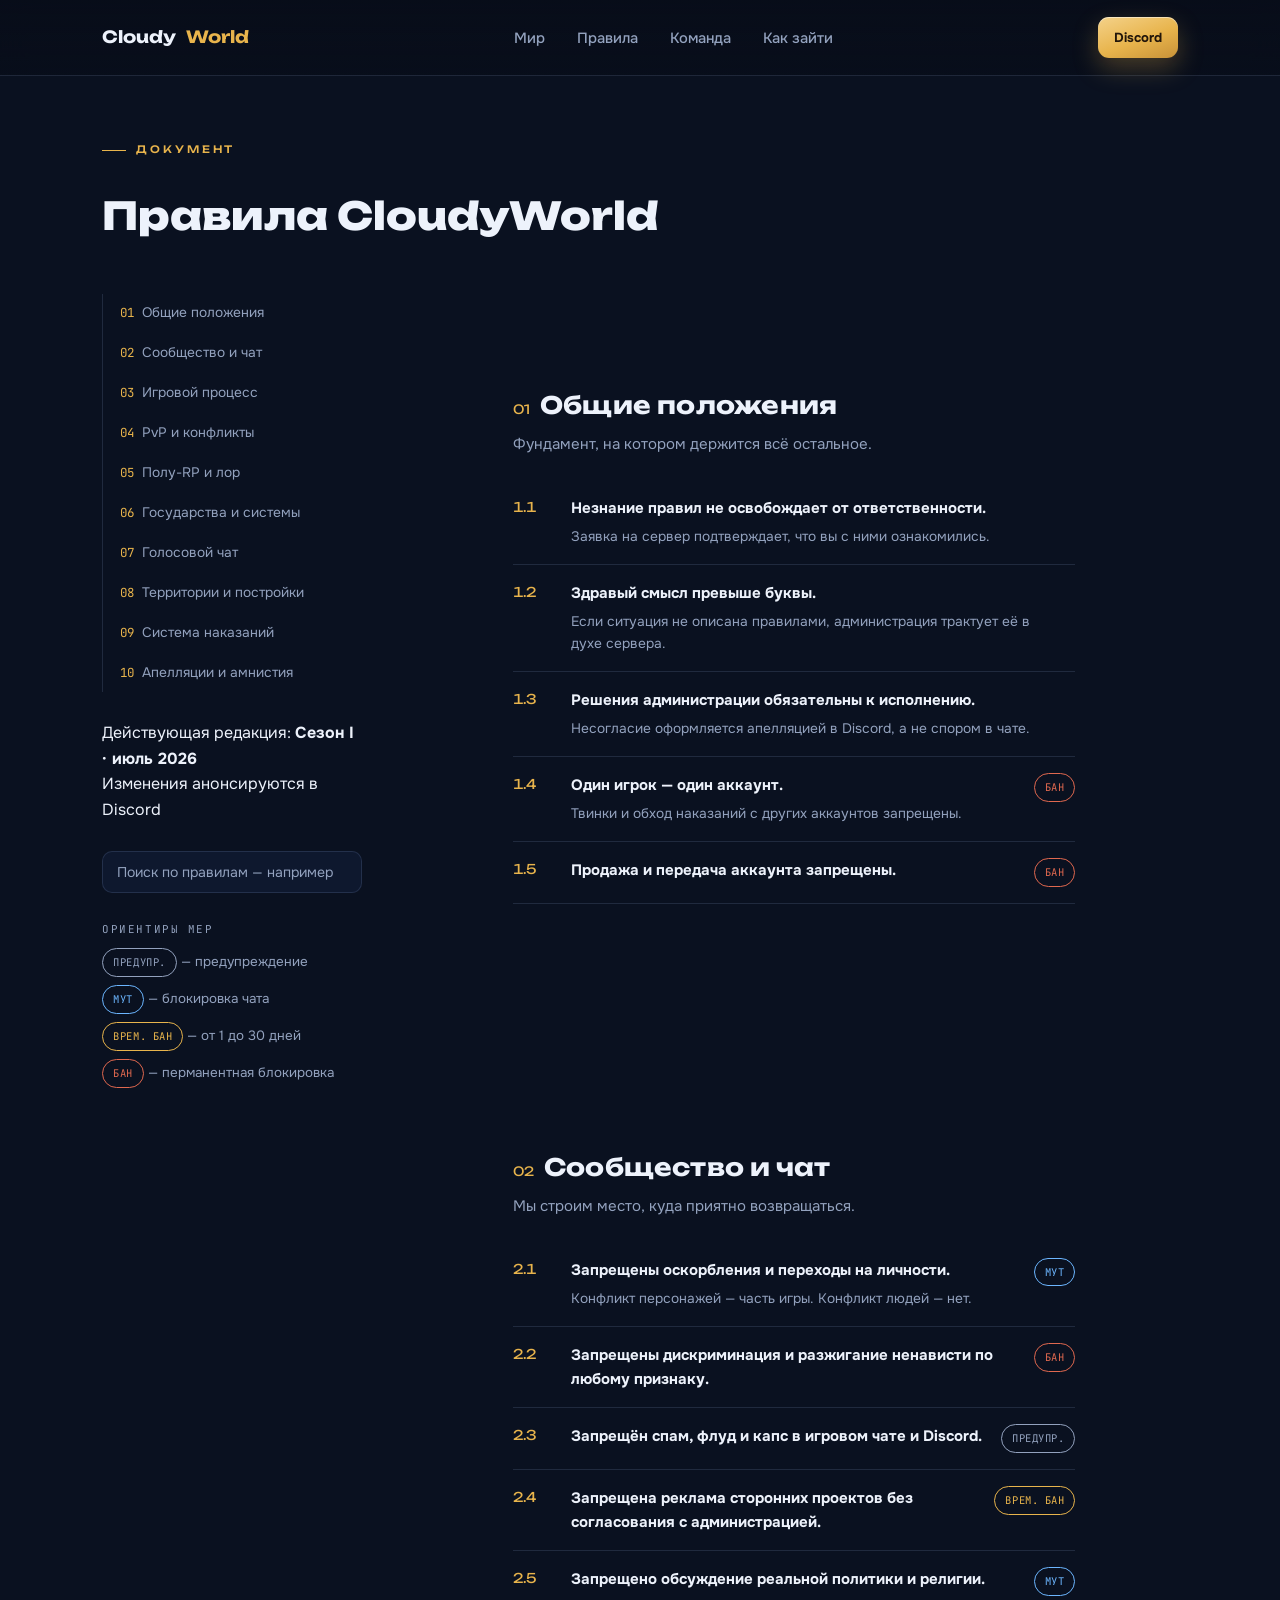
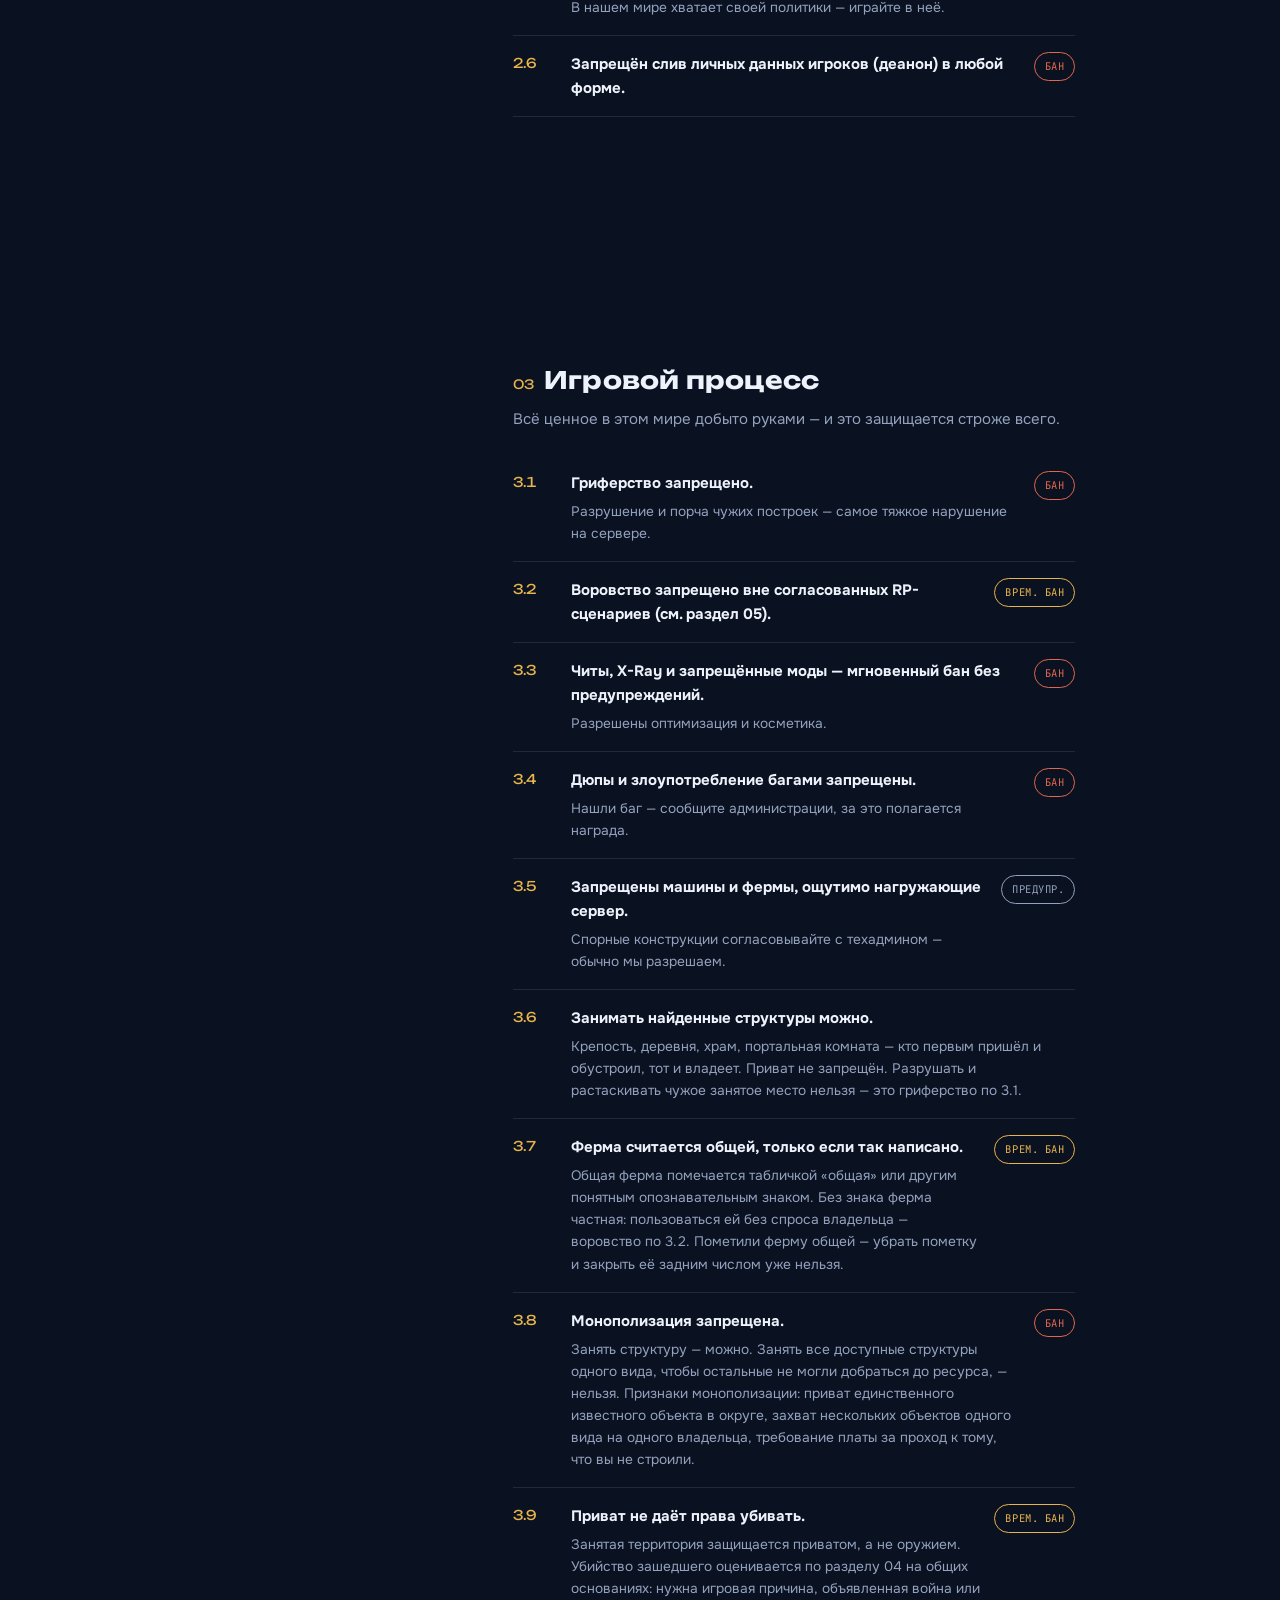
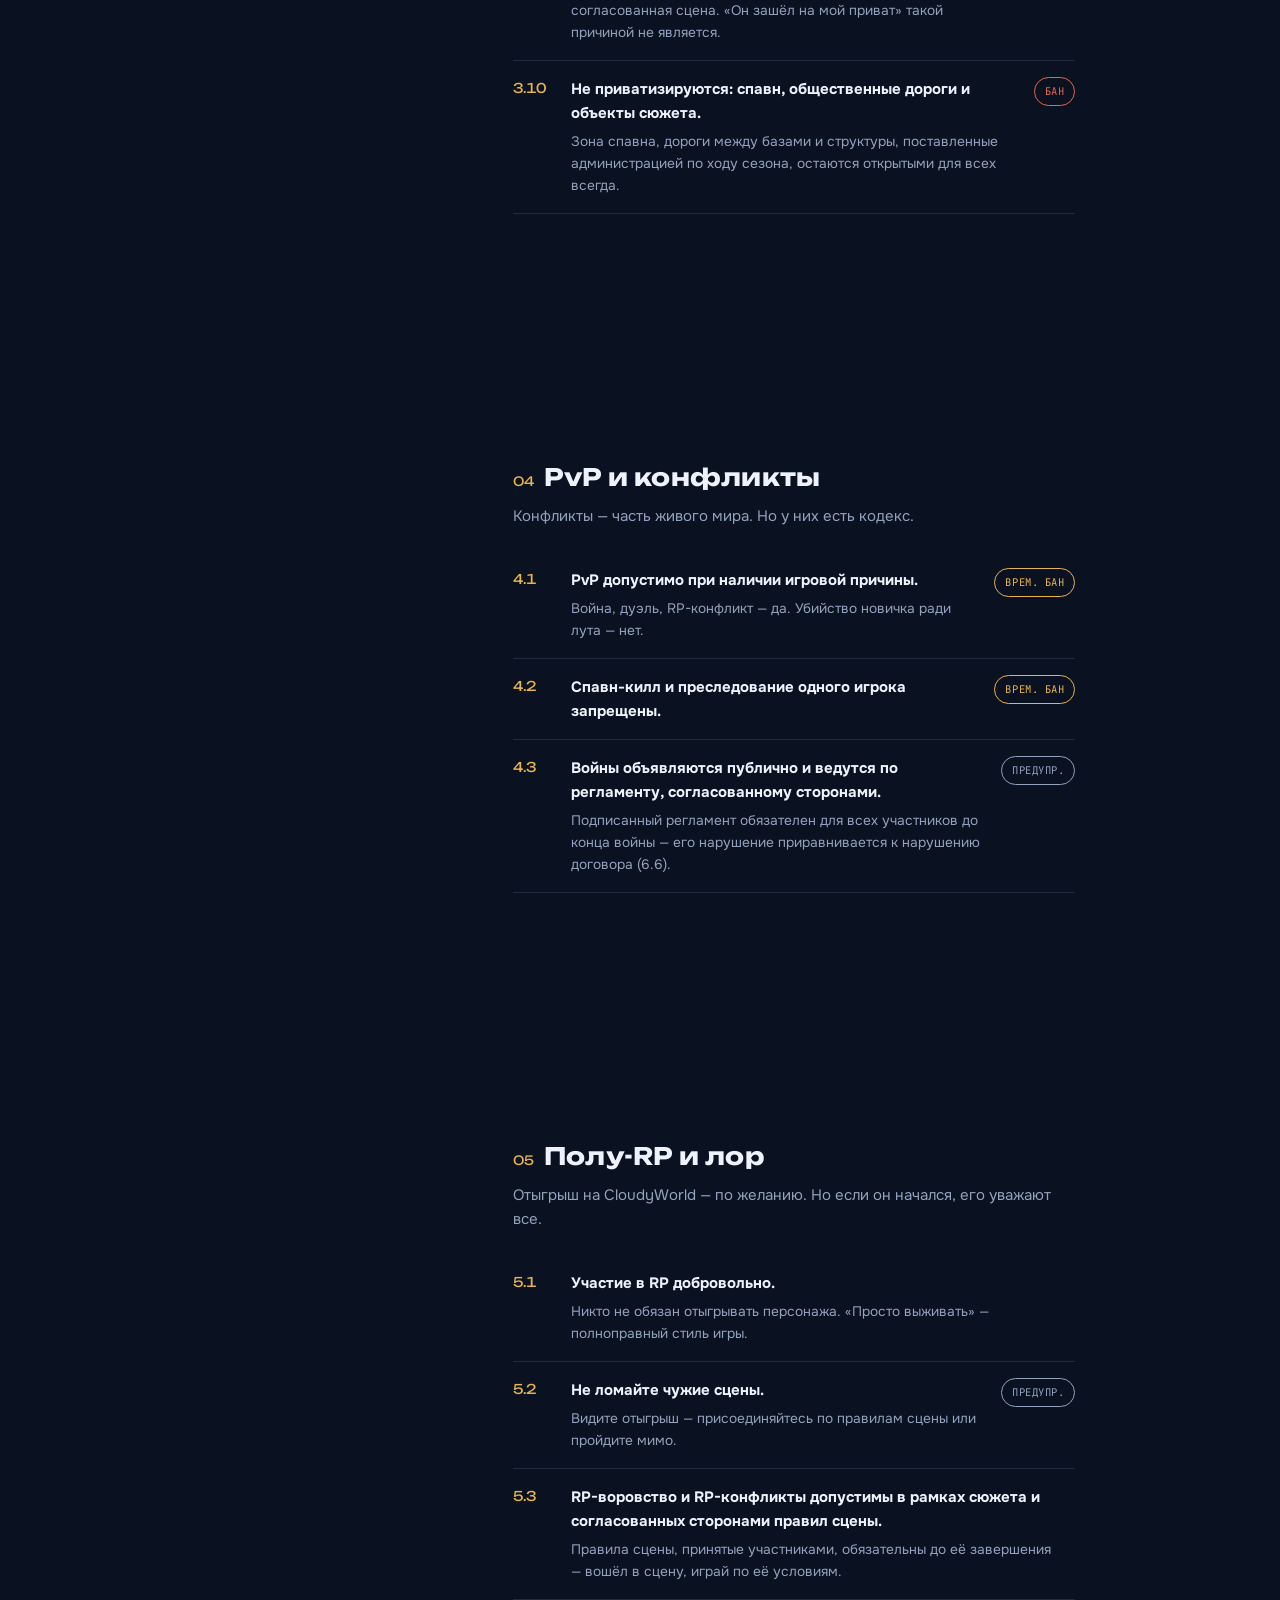
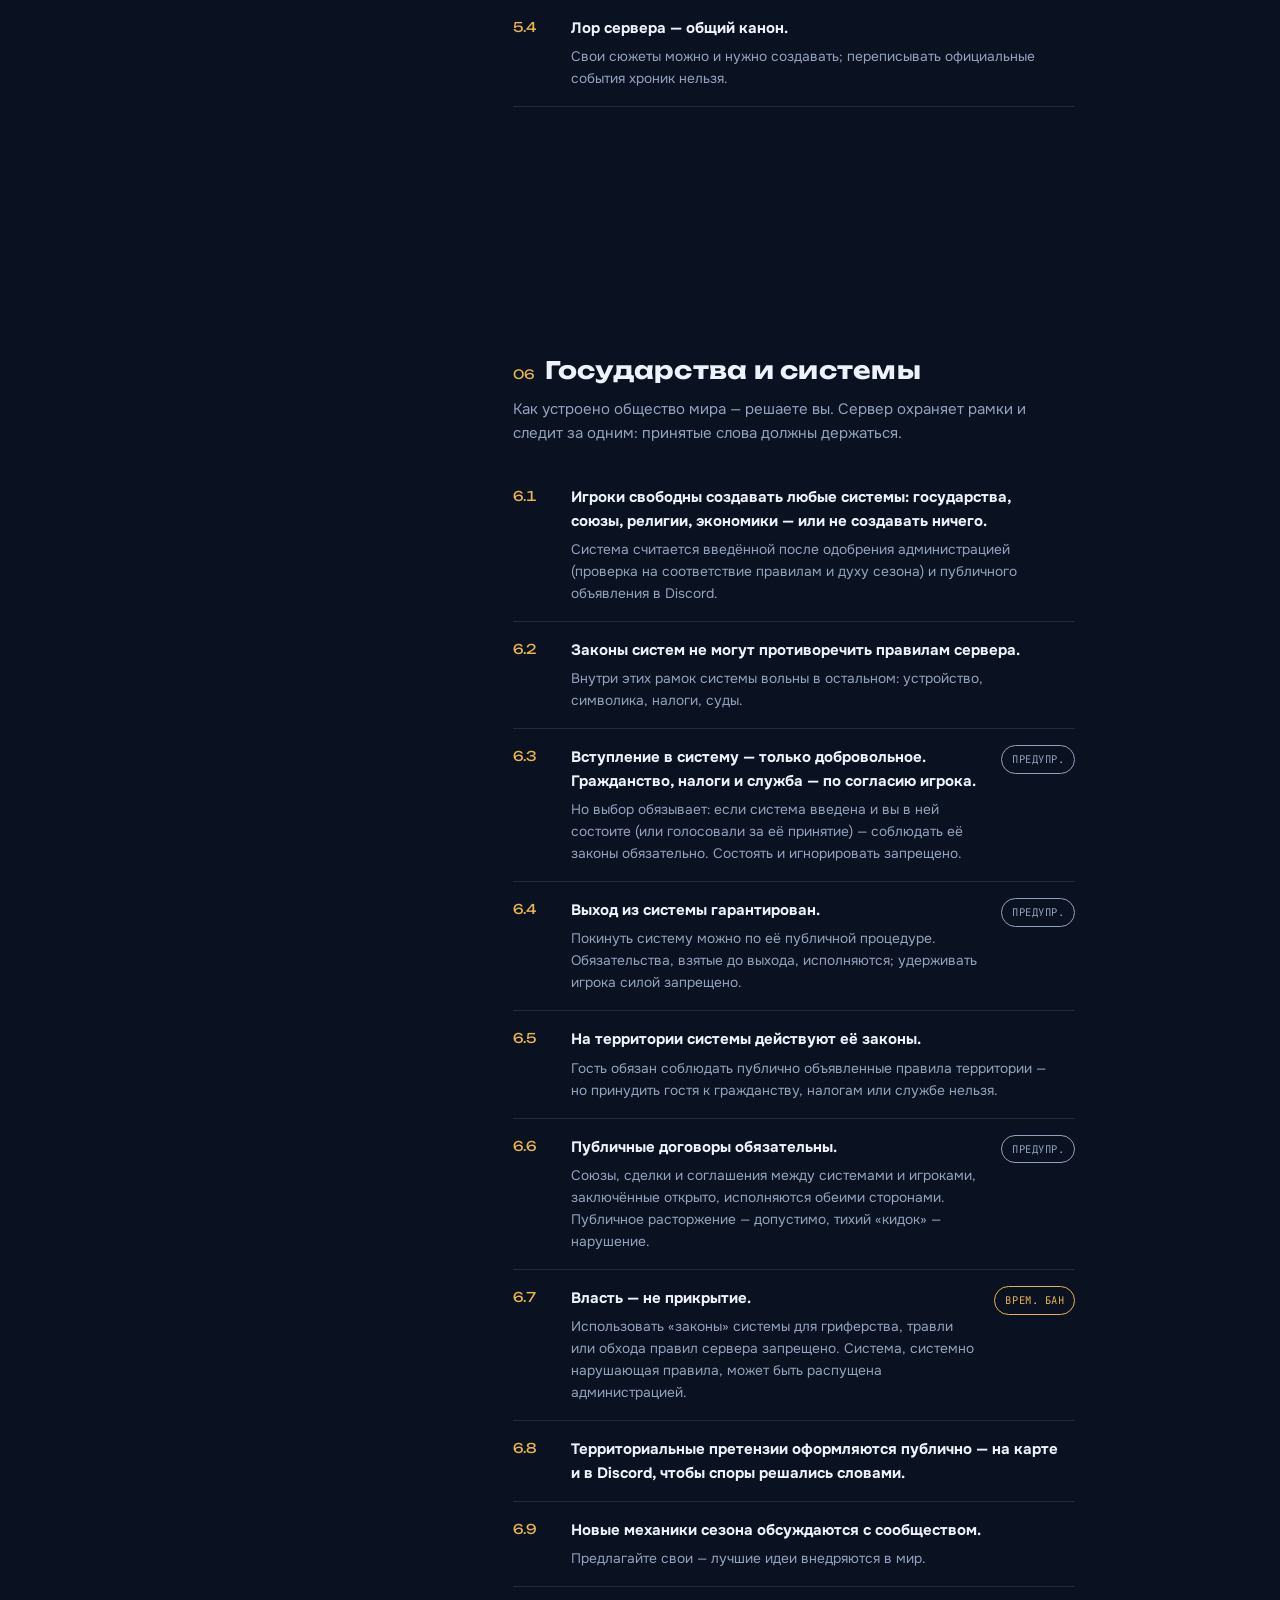
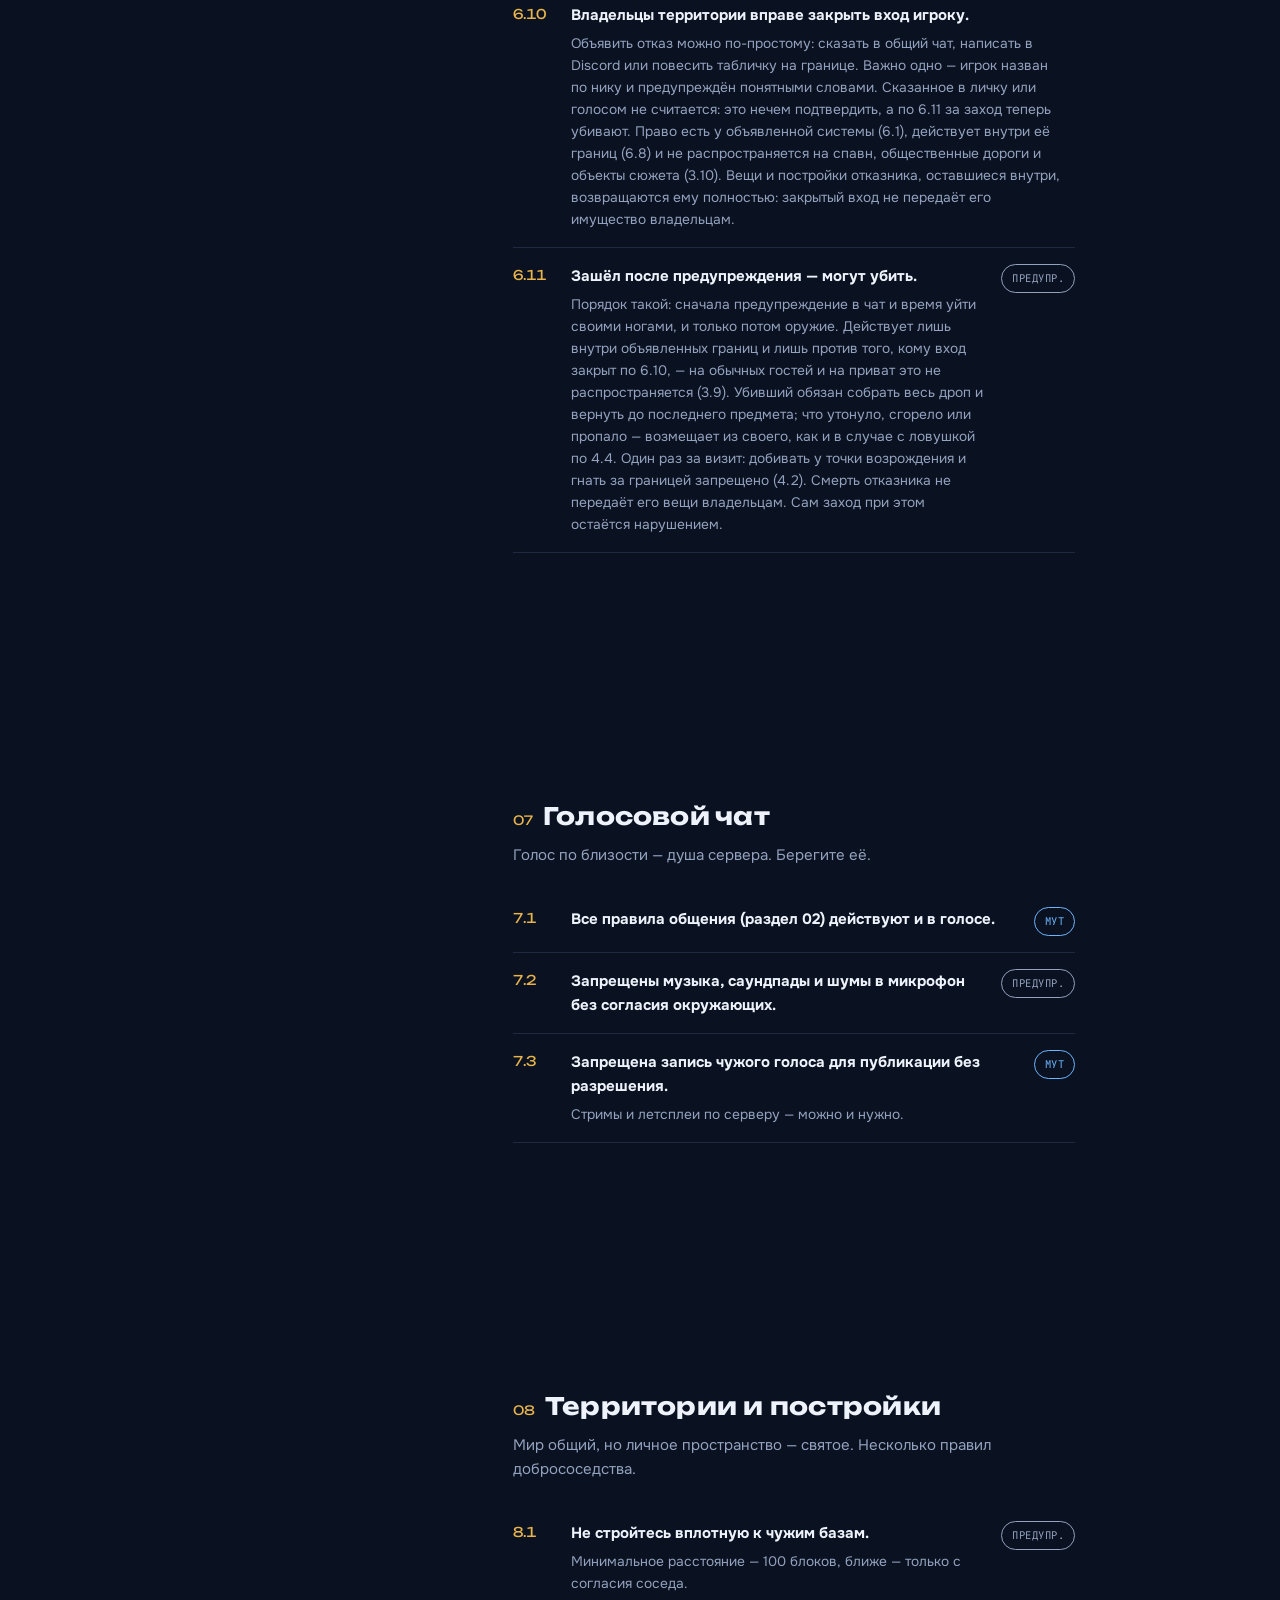
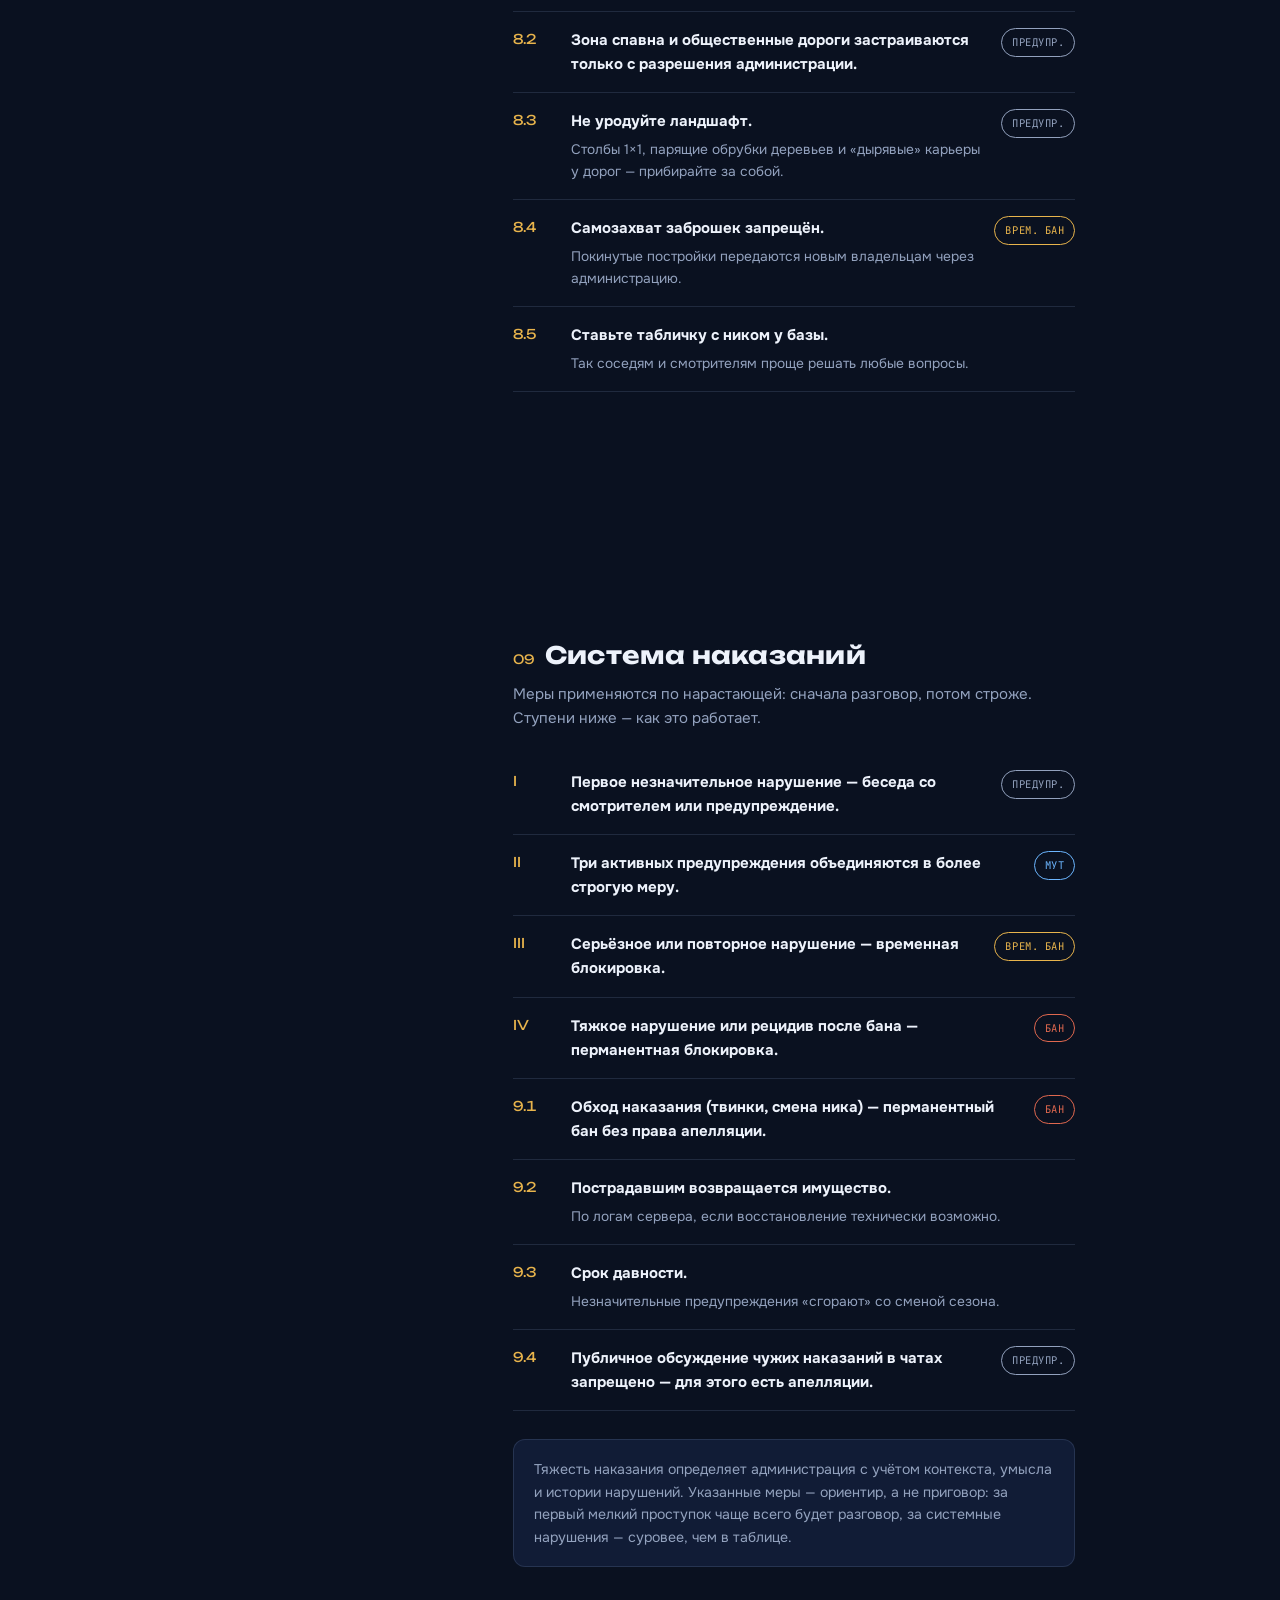
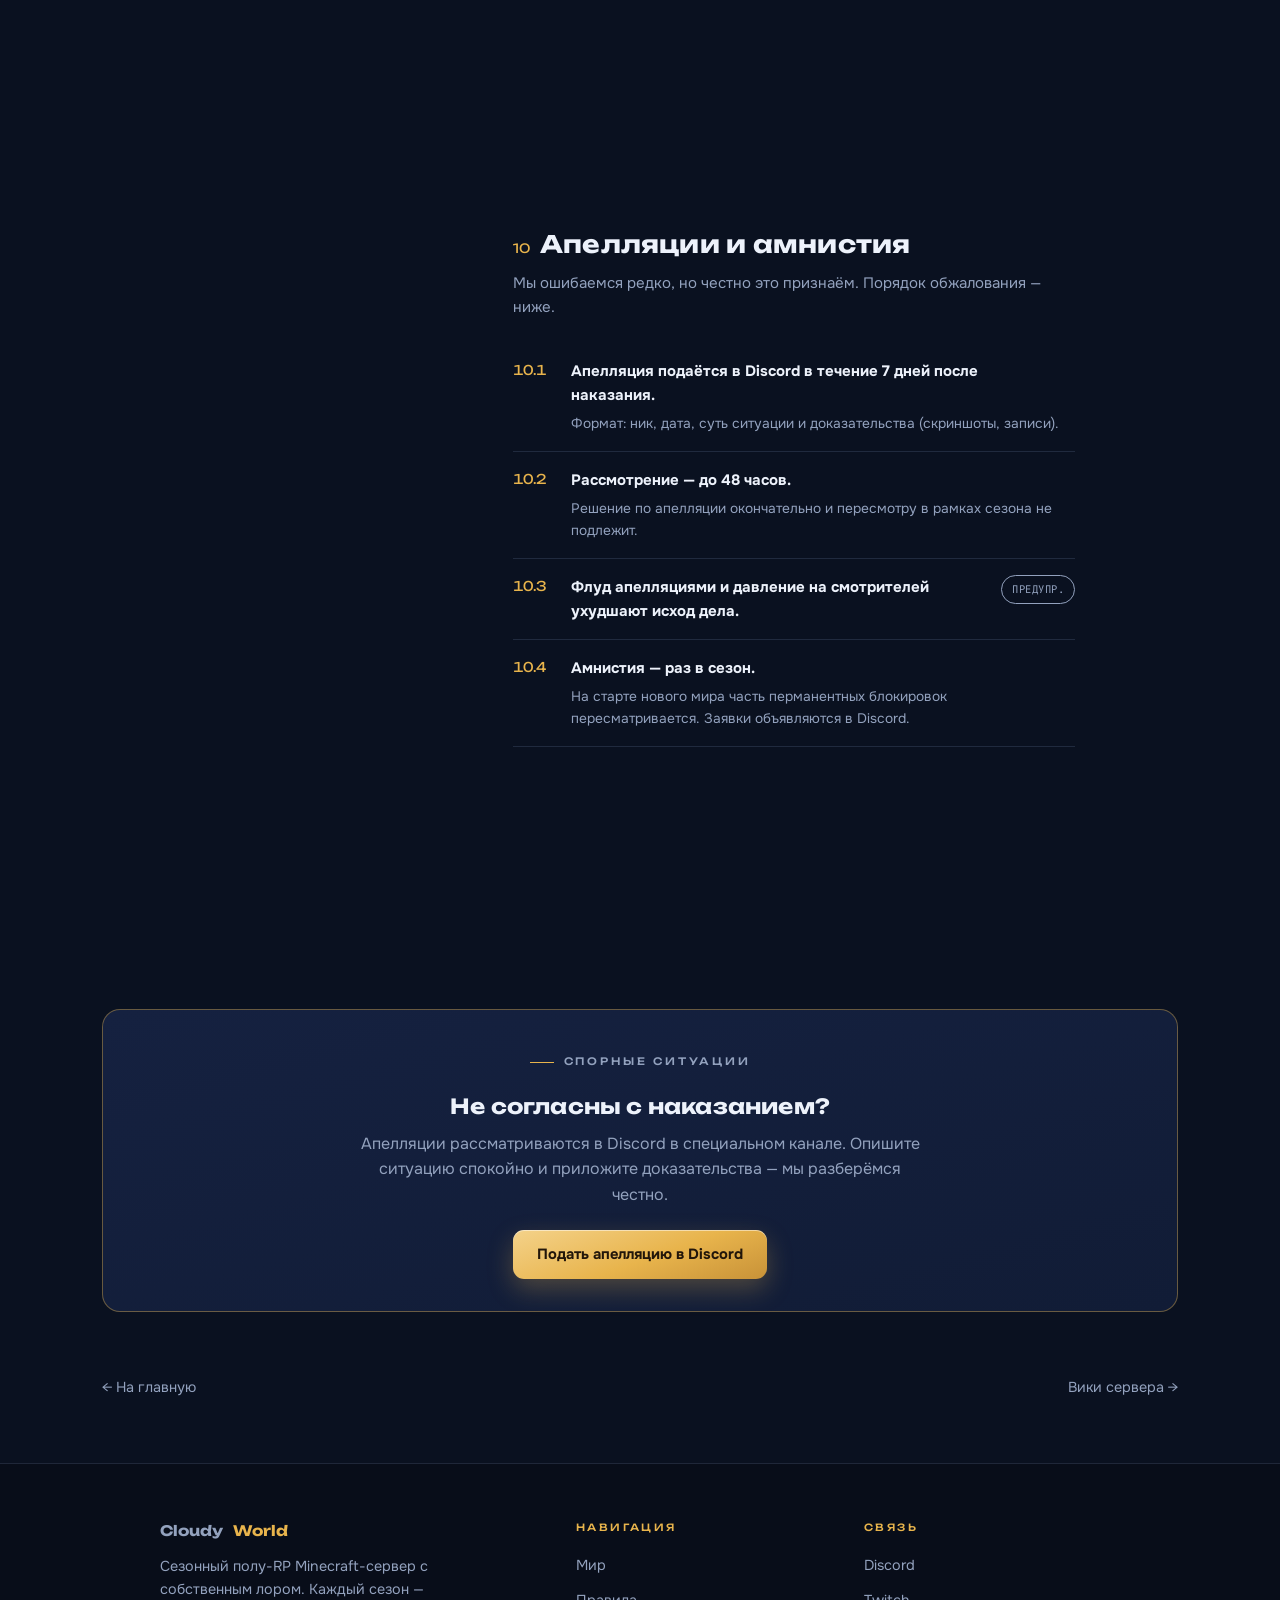
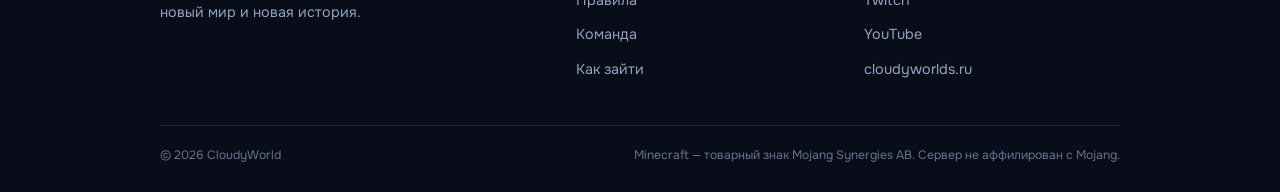
==== rules.html @ 50dab403 "Add full rules page (rules.html) with sidebar nav, search and penalty tags; extract shared styles to" ====
<!doctype html>
<html lang="ru">
<head>
<meta charset="utf-8">
<meta name="viewport" content="width=device-width, initial-scale=1">
<title>Правила — CloudyWorld</title>
<meta name="description" content="Полный свод правил сервера CloudyWorld: общение, PvP, территории, полу-RP, государства игроков и система наказаний.">
<meta name="theme-color" content="#0A1120">
<link rel="icon" href="data:,">
<link rel="preconnect" href="https://fonts.googleapis.com">
<link rel="preconnect" href="https://fonts.gstatic.com" crossorigin>
<link href="https://fonts.googleapis.com/css2?family=Unbounded:wght@500;700;800&family=Onest:wght@400;500;600;700&family=JetBrains+Mono:wght@500&display=swap" rel="stylesheet">
<link rel="stylesheet" href="assets/base.css">
<style>
  .page-head{padding:56px var(--pad) 0}
  .page-head h1{font-family:var(--display);font-weight:800;font-size:clamp(1.6rem,4vw,2.4rem);margin:10px 0 0}
  .page-head .meta{margin-top:16px;color:var(--sub);font-size:.9rem}
  .page-head .meta b{color:var(--gold-soft);font-weight:600}

  .rulebook{padding:48px var(--pad) 110px;display:grid;grid-template-columns:260px 1fr;gap:48px;align-items:start}
  @media (max-width:900px){.rulebook{grid-template-columns:1fr}}

  .side{position:sticky;top:96px;display:flex;flex-direction:column;gap:28px}
  @media (max-width:900px){.side{position:static}}
  .side-nav{list-style:none;margin:0;padding:0;display:flex;flex-direction:column;gap:2px;
    border-left:1px solid var(--line)}
  .side-nav a{display:block;text-decoration:none;color:var(--sub);font-size:.86rem;
    padding:8px 0 8px 16px;border-left:2px solid transparent;margin-left:-1px;transition:color .2s,border-color .2s}
  .side-nav a:hover{color:var(--text)}
  .side-nav .n{font-family:'JetBrains Mono',monospace;color:var(--gold);margin-right:8px;font-size:.78rem}

  .rule-search{width:100%;font-family:var(--body);font-size:.88rem;color:var(--text);
    background:rgba(17,28,54,.7);border:1px solid var(--line);border-radius:10px;padding:11px 14px}
  .rule-search::placeholder{color:var(--sub)}
  .rule-search:focus{outline:none;border-color:var(--gold)}

  .legend-title{font-family:'JetBrains Mono',monospace;font-size:.68rem;letter-spacing:.14em;
    text-transform:uppercase;color:var(--sub);margin:0 0 10px}
  .legend ul{list-style:none;margin:0;padding:0;display:flex;flex-direction:column;gap:8px;font-size:.84rem;color:var(--sub)}

  .pen{display:inline-flex;align-items:center;white-space:nowrap;font-family:'JetBrains Mono',monospace;
    font-size:.66rem;letter-spacing:.05em;text-transform:uppercase;padding:5px 10px;border-radius:100px;
    border:1px solid currentColor}
  .pen.warn{color:var(--sub)}
  .pen.mute{color:var(--sky)}
  .pen.tempban{color:var(--gold)}
  .pen.ban{color:var(--danger)}

  .rule-sec{margin-bottom:56px;scroll-margin-top:96px}
  .rule-sec .rs-head{margin-bottom:6px}
  .rule-sec .rs-num{font-family:var(--display);color:var(--gold);font-size:.8rem;margin-right:10px}
  .rule-sec h2{display:inline;font-size:clamp(1.1rem,2.2vw,1.5rem)}
  .rule-sec .rs-intro{color:var(--sub);margin:10px 0 0;font-size:.94rem;max-width:60ch}

  .rule-list{list-style:none;margin:24px 0 0;padding:0;display:flex;flex-direction:column}
  .rule{display:grid;grid-template-columns:44px 1fr auto;gap:14px;align-items:start;
    padding:16px 0;border-bottom:1px solid var(--line)}
  .rule .rn{font-family:var(--display);color:var(--gold);font-size:.84rem;padding-top:1px}
  .rule h4{margin:0;font-size:.94rem;font-weight:700;font-family:var(--body);color:var(--text)}
  .rule p{margin:6px 0 0;color:var(--sub);font-size:.86rem}
  .rule .pen{align-self:start}
  .rule[hidden]{display:none}

  .rule-note{margin-top:28px;padding:18px 20px;border:1px solid var(--line);border-radius:12px;
    background:var(--panel);color:var(--sub);font-size:.88rem}

  .appeal-cta{margin:0 var(--pad) 64px;background:linear-gradient(165deg,var(--panel2),var(--panel));
    border:1px solid var(--line-gold);border-radius:18px;padding:32px 30px;text-align:center}
  .appeal-cta .tag{justify-content:center}
  .appeal-cta h2{font-size:1.3rem}
  .appeal-cta p{color:var(--sub);margin:12px auto 22px;max-width:52ch}

  .docnav{display:flex;justify-content:space-between;gap:14px;flex-wrap:wrap;
    padding:0 var(--pad) 64px;font-size:.9rem}
  .docnav a{text-decoration:none;color:var(--sub);display:flex;align-items:center;gap:8px;transition:color .2s}
  .docnav a:hover{color:var(--text)}
  .docnav .next{text-align:right;flex-direction:row-reverse}

  @media (prefers-reduced-motion: reduce){
    *{animation-duration:.01ms !important;animation-iteration-count:1 !important}
  }
</style>
</head>
<body>

<header>
  <a class="logo" href="index.html#top">Cloudy<b>World</b></a>
  <nav><ul class="nav">
    <li><a href="index.html#world">Мир</a></li>
    <li><a href="rules.html">Правила</a></li>
    <li><a href="index.html#crew">Команда</a></li>
    <li><a href="index.html#join">Как зайти</a></li>
  </ul></nav>
  <a class="btn small" href="https://discord.gg/DKUdvZEhP" target="_blank" rel="noopener">Discord</a>
</header>

<main>
  <div class="page-head">
    <p class="tag">Документ</p>
    <h1>Правила CloudyWorld</h1>
  </div>

  <div class="rulebook">
    <aside class="side">
      <ul class="side-nav">
        <li><a href="#sec-1"><span class="n">01</span>Общие положения</a></li>
        <li><a href="#sec-2"><span class="n">02</span>Сообщество и чат</a></li>
        <li><a href="#sec-3"><span class="n">03</span>Игровой процесс</a></li>
        <li><a href="#sec-4"><span class="n">04</span>PvP и конфликты</a></li>
        <li><a href="#sec-5"><span class="n">05</span>Полу-RP и лор</a></li>
        <li><a href="#sec-6"><span class="n">06</span>Государства и системы</a></li>
        <li><a href="#sec-7"><span class="n">07</span>Голосовой чат</a></li>
        <li><a href="#sec-8"><span class="n">08</span>Территории и постройки</a></li>
        <li><a href="#sec-9"><span class="n">09</span>Система наказаний</a></li>
        <li><a href="#sec-10"><span class="n">10</span>Апелляции и амнистия</a></li>
      </ul>

      <div class="meta">
        Действующая редакция: <b>Сезон I &middot; июль 2026</b><br>
        Изменения анонсируются в Discord
      </div>

      <input type="search" id="ruleSearch" class="rule-search" placeholder="Поиск по правилам — например, «дюп», «спавн», «микрофон»…">

      <div class="legend">
        <p class="legend-title">Ориентиры мер</p>
        <ul>
          <li><span class="pen warn">Предупр.</span> &mdash; предупреждение</li>
          <li><span class="pen mute">Мут</span> &mdash; блокировка чата</li>
          <li><span class="pen tempban">Врем. бан</span> &mdash; от 1 до 30 дней</li>
          <li><span class="pen ban">Бан</span> &mdash; перманентная блокировка</li>
        </ul>
      </div>
    </aside>

    <div class="rule-book">

      <section class="rule-sec" id="sec-1">
        <div class="rs-head"><span class="rs-num">01</span><h2>Общие положения</h2></div>
        <p class="rs-intro">Фундамент, на котором держится всё остальное.</p>
        <ul class="rule-list">
          <li class="rule"><span class="rn mono">1.1</span><div><h4>Незнание правил не освобождает от ответственности.</h4><p>Заявка на сервер подтверждает, что вы с ними ознакомились.</p></div></li>
          <li class="rule"><span class="rn mono">1.2</span><div><h4>Здравый смысл превыше буквы.</h4><p>Если ситуация не описана правилами, администрация трактует её в духе сервера.</p></div></li>
          <li class="rule"><span class="rn mono">1.3</span><div><h4>Решения администрации обязательны к исполнению.</h4><p>Несогласие оформляется апелляцией в Discord, а не спором в чате.</p></div></li>
          <li class="rule"><span class="rn mono">1.4</span><div><h4>Один игрок &mdash; один аккаунт.</h4><p>Твинки и обход наказаний с других аккаунтов запрещены.</p></div><span class="pen ban">Бан</span></li>
          <li class="rule"><span class="rn mono">1.5</span><div><h4>Продажа и передача аккаунта запрещены.</h4></div><span class="pen ban">Бан</span></li>
        </ul>
      </section>

      <section class="rule-sec" id="sec-2">
        <div class="rs-head"><span class="rs-num">02</span><h2>Сообщество и чат</h2></div>
        <p class="rs-intro">Мы строим место, куда приятно возвращаться.</p>
        <ul class="rule-list">
          <li class="rule"><span class="rn mono">2.1</span><div><h4>Запрещены оскорбления и переходы на личности.</h4><p>Конфликт персонажей &mdash; часть игры. Конфликт людей &mdash; нет.</p></div><span class="pen mute">Мут</span></li>
          <li class="rule"><span class="rn mono">2.2</span><div><h4>Запрещены дискриминация и разжигание ненависти по любому признаку.</h4></div><span class="pen ban">Бан</span></li>
          <li class="rule"><span class="rn mono">2.3</span><div><h4>Запрещён спам, флуд и капс в игровом чате и Discord.</h4></div><span class="pen warn">Предупр.</span></li>
          <li class="rule"><span class="rn mono">2.4</span><div><h4>Запрещена реклама сторонних проектов без согласования с администрацией.</h4></div><span class="pen tempban">Врем. бан</span></li>
          <li class="rule"><span class="rn mono">2.5</span><div><h4>Запрещено обсуждение реальной политики и религии.</h4><p>В нашем мире хватает своей политики &mdash; играйте в неё.</p></div><span class="pen mute">Мут</span></li>
          <li class="rule"><span class="rn mono">2.6</span><div><h4>Запрещён слив личных данных игроков (деанон) в любой форме.</h4></div><span class="pen ban">Бан</span></li>
        </ul>
      </section>

      <section class="rule-sec" id="sec-3">
        <div class="rs-head"><span class="rs-num">03</span><h2>Игровой процесс</h2></div>
        <p class="rs-intro">Всё ценное в этом мире добыто руками &mdash; и это защищается строже всего.</p>
        <ul class="rule-list">
          <li class="rule"><span class="rn mono">3.1</span><div><h4>Гриферство запрещено.</h4><p>Разрушение и порча чужих построек &mdash; самое тяжкое нарушение на сервере.</p></div><span class="pen ban">Бан</span></li>
          <li class="rule"><span class="rn mono">3.2</span><div><h4>Воровство запрещено вне согласованных RP-сценариев (см. раздел 05).</h4></div><span class="pen tempban">Врем. бан</span></li>
          <li class="rule"><span class="rn mono">3.3</span><div><h4>Читы, X-Ray и запрещённые моды &mdash; мгновенный бан без предупреждений.</h4><p>Разрешены оптимизация и косметика.</p></div><span class="pen ban">Бан</span></li>
          <li class="rule"><span class="rn mono">3.4</span><div><h4>Дюпы и злоупотребление багами запрещены.</h4><p>Нашли баг &mdash; сообщите администрации, за это полагается награда.</p></div><span class="pen ban">Бан</span></li>
          <li class="rule"><span class="rn mono">3.5</span><div><h4>Запрещены машины и фермы, ощутимо нагружающие сервер.</h4><p>Спорные конструкции согласовывайте с техадмином &mdash; обычно мы разрешаем.</p></div><span class="pen warn">Предупр.</span></li>
          <li class="rule"><span class="rn mono">3.6</span><div><h4>Занимать найденные структуры можно.</h4><p>Крепость, деревня, храм, портальная комната &mdash; кто первым пришёл и обустроил, тот и владеет. Приват не запрещён. Разрушать и растаскивать чужое занятое место нельзя &mdash; это гриферство по 3.1.</p></div></li>
          <li class="rule"><span class="rn mono">3.7</span><div><h4>Ферма считается общей, только если так написано.</h4><p>Общая ферма помечается табличкой «общая» или другим понятным опознавательным знаком. Без знака ферма частная: пользоваться ей без спроса владельца &mdash; воровство по 3.2. Пометили ферму общей &mdash; убрать пометку и закрыть её задним числом уже нельзя.</p></div><span class="pen tempban">Врем. бан</span></li>
          <li class="rule"><span class="rn mono">3.8</span><div><h4>Монополизация запрещена.</h4><p>Занять структуру &mdash; можно. Занять все доступные структуры одного вида, чтобы остальные не могли добраться до ресурса, &mdash; нельзя. Признаки монополизации: приват единственного известного объекта в округе, захват нескольких объектов одного вида на одного владельца, требование платы за проход к тому, что вы не строили.</p></div><span class="pen ban">Бан</span></li>
          <li class="rule"><span class="rn mono">3.9</span><div><h4>Приват не даёт права убивать.</h4><p>Занятая территория защищается приватом, а не оружием. Убийство зашедшего оценивается по разделу 04 на общих основаниях: нужна игровая причина, объявленная война или согласованная сцена. «Он зашёл на мой приват» такой причиной не является.</p></div><span class="pen tempban">Врем. бан</span></li>
          <li class="rule"><span class="rn mono">3.10</span><div><h4>Не приватизируются: спавн, общественные дороги и объекты сюжета.</h4><p>Зона спавна, дороги между базами и структуры, поставленные администрацией по ходу сезона, остаются открытыми для всех всегда.</p></div><span class="pen ban">Бан</span></li>
        </ul>
      </section>

      <section class="rule-sec" id="sec-4">
        <div class="rs-head"><span class="rs-num">04</span><h2>PvP и конфликты</h2></div>
        <p class="rs-intro">Конфликты &mdash; часть живого мира. Но у них есть кодекс.</p>
        <ul class="rule-list">
          <li class="rule"><span class="rn mono">4.1</span><div><h4>PvP допустимо при наличии игровой причины.</h4><p>Война, дуэль, RP-конфликт &mdash; да. Убийство новичка ради лута &mdash; нет.</p></div><span class="pen tempban">Врем. бан</span></li>
          <li class="rule"><span class="rn mono">4.2</span><div><h4>Спавн-килл и преследование одного игрока запрещены.</h4></div><span class="pen tempban">Врем. бан</span></li>
          <li class="rule"><span class="rn mono">4.3</span><div><h4>Войны объявляются публично и ведутся по регламенту, согласованному сторонами.</h4><p>Подписанный регламент обязателен для всех участников до конца войны &mdash; его нарушение приравнивается к нарушению договора (6.6).</p></div><span class="pen warn">Предупр.</span></li>
        </ul>
      </section>

      <section class="rule-sec" id="sec-5">
        <div class="rs-head"><span class="rs-num">05</span><h2>Полу-RP и лор</h2></div>
        <p class="rs-intro">Отыгрыш на CloudyWorld &mdash; по желанию. Но если он начался, его уважают все.</p>
        <ul class="rule-list">
          <li class="rule"><span class="rn mono">5.1</span><div><h4>Участие в RP добровольно.</h4><p>Никто не обязан отыгрывать персонажа. «Просто выживать» &mdash; полноправный стиль игры.</p></div></li>
          <li class="rule"><span class="rn mono">5.2</span><div><h4>Не ломайте чужие сцены.</h4><p>Видите отыгрыш &mdash; присоединяйтесь по правилам сцены или пройдите мимо.</p></div><span class="pen warn">Предупр.</span></li>
          <li class="rule"><span class="rn mono">5.3</span><div><h4>RP-воровство и RP-конфликты допустимы в рамках сюжета и согласованных сторонами правил сцены.</h4><p>Правила сцены, принятые участниками, обязательны до её завершения &mdash; вошёл в сцену, играй по её условиям.</p></div></li>
          <li class="rule"><span class="rn mono">5.4</span><div><h4>Лор сервера &mdash; общий канон.</h4><p>Свои сюжеты можно и нужно создавать; переписывать официальные события хроник нельзя.</p></div></li>
        </ul>
      </section>

      <section class="rule-sec" id="sec-6">
        <div class="rs-head"><span class="rs-num">06</span><h2>Государства и системы</h2></div>
        <p class="rs-intro">Как устроено общество мира &mdash; решаете вы. Сервер охраняет рамки и следит за одним: принятые слова должны держаться.</p>
        <ul class="rule-list">
          <li class="rule"><span class="rn mono">6.1</span><div><h4>Игроки свободны создавать любые системы: государства, союзы, религии, экономики &mdash; или не создавать ничего.</h4><p>Система считается введённой после одобрения администрацией (проверка на соответствие правилам и духу сезона) и публичного объявления в Discord.</p></div></li>
          <li class="rule"><span class="rn mono">6.2</span><div><h4>Законы систем не могут противоречить правилам сервера.</h4><p>Внутри этих рамок системы вольны в остальном: устройство, символика, налоги, суды.</p></div></li>
          <li class="rule"><span class="rn mono">6.3</span><div><h4>Вступление в систему &mdash; только добровольное. Гражданство, налоги и служба &mdash; по согласию игрока.</h4><p>Но выбор обязывает: если система введена и вы в ней состоите (или голосовали за её принятие) &mdash; соблюдать её законы обязательно. Состоять и игнорировать запрещено.</p></div><span class="pen warn">Предупр.</span></li>
          <li class="rule"><span class="rn mono">6.4</span><div><h4>Выход из системы гарантирован.</h4><p>Покинуть систему можно по её публичной процедуре. Обязательства, взятые до выхода, исполняются; удерживать игрока силой запрещено.</p></div><span class="pen warn">Предупр.</span></li>
          <li class="rule"><span class="rn mono">6.5</span><div><h4>На территории системы действуют её законы.</h4><p>Гость обязан соблюдать публично объявленные правила территории &mdash; но принудить гостя к гражданству, налогам или службе нельзя.</p></div></li>
          <li class="rule"><span class="rn mono">6.6</span><div><h4>Публичные договоры обязательны.</h4><p>Союзы, сделки и соглашения между системами и игроками, заключённые открыто, исполняются обеими сторонами. Публичное расторжение &mdash; допустимо, тихий «кидок» &mdash; нарушение.</p></div><span class="pen warn">Предупр.</span></li>
          <li class="rule"><span class="rn mono">6.7</span><div><h4>Власть &mdash; не прикрытие.</h4><p>Использовать «законы» системы для гриферства, травли или обхода правил сервера запрещено. Система, системно нарушающая правила, может быть распущена администрацией.</p></div><span class="pen tempban">Врем. бан</span></li>
          <li class="rule"><span class="rn mono">6.8</span><div><h4>Территориальные претензии оформляются публично &mdash; на карте и в Discord, чтобы споры решались словами.</h4></div></li>
          <li class="rule"><span class="rn mono">6.9</span><div><h4>Новые механики сезона обсуждаются с сообществом.</h4><p>Предлагайте свои &mdash; лучшие идеи внедряются в мир.</p></div></li>
          <li class="rule"><span class="rn mono">6.10</span><div><h4>Владельцы территории вправе закрыть вход игроку.</h4><p>Объявить отказ можно по-простому: сказать в общий чат, написать в Discord или повесить табличку на границе. Важно одно &mdash; игрок назван по нику и предупреждён понятными словами. Сказанное в личку или голосом не считается: это нечем подтвердить, а по 6.11 за заход теперь убивают. Право есть у объявленной системы (6.1), действует внутри её границ (6.8) и не распространяется на спавн, общественные дороги и объекты сюжета (3.10). Вещи и постройки отказника, оставшиеся внутри, возвращаются ему полностью: закрытый вход не передаёт его имущество владельцам.</p></div></li>
          <li class="rule"><span class="rn mono">6.11</span><div><h4>Зашёл после предупреждения &mdash; могут убить.</h4><p>Порядок такой: сначала предупреждение в чат и время уйти своими ногами, и только потом оружие. Действует лишь внутри объявленных границ и лишь против того, кому вход закрыт по 6.10, &mdash; на обычных гостей и на приват это не распространяется (3.9). Убивший обязан собрать весь дроп и вернуть до последнего предмета; что утонуло, сгорело или пропало &mdash; возмещает из своего, как и в случае с ловушкой по 4.4. Один раз за визит: добивать у точки возрождения и гнать за границей запрещено (4.2). Смерть отказника не передаёт его вещи владельцам. Сам заход при этом остаётся нарушением.</p></div><span class="pen warn">Предупр.</span></li>
        </ul>
      </section>

      <section class="rule-sec" id="sec-7">
        <div class="rs-head"><span class="rs-num">07</span><h2>Голосовой чат</h2></div>
        <p class="rs-intro">Голос по близости &mdash; душа сервера. Берегите её.</p>
        <ul class="rule-list">
          <li class="rule"><span class="rn mono">7.1</span><div><h4>Все правила общения (раздел 02) действуют и в голосе.</h4></div><span class="pen mute">Мут</span></li>
          <li class="rule"><span class="rn mono">7.2</span><div><h4>Запрещены музыка, саундпады и шумы в микрофон без согласия окружающих.</h4></div><span class="pen warn">Предупр.</span></li>
          <li class="rule"><span class="rn mono">7.3</span><div><h4>Запрещена запись чужого голоса для публикации без разрешения.</h4><p>Стримы и летсплеи по серверу &mdash; можно и нужно.</p></div><span class="pen mute">Мут</span></li>
        </ul>
      </section>

      <section class="rule-sec" id="sec-8">
        <div class="rs-head"><span class="rs-num">08</span><h2>Территории и постройки</h2></div>
        <p class="rs-intro">Мир общий, но личное пространство &mdash; святое. Несколько правил добрососедства.</p>
        <ul class="rule-list">
          <li class="rule"><span class="rn mono">8.1</span><div><h4>Не стройтесь вплотную к чужим базам.</h4><p>Минимальное расстояние &mdash; 100 блоков, ближе &mdash; только с согласия соседа.</p></div><span class="pen warn">Предупр.</span></li>
          <li class="rule"><span class="rn mono">8.2</span><div><h4>Зона спавна и общественные дороги застраиваются только с разрешения администрации.</h4></div><span class="pen warn">Предупр.</span></li>
          <li class="rule"><span class="rn mono">8.3</span><div><h4>Не уродуйте ландшафт.</h4><p>Столбы 1&times;1, парящие обрубки деревьев и «дырявые» карьеры у дорог &mdash; прибирайте за собой.</p></div><span class="pen warn">Предупр.</span></li>
          <li class="rule"><span class="rn mono">8.4</span><div><h4>Самозахват заброшек запрещён.</h4><p>Покинутые постройки передаются новым владельцам через администрацию.</p></div><span class="pen tempban">Врем. бан</span></li>
          <li class="rule"><span class="rn mono">8.5</span><div><h4>Ставьте табличку с ником у базы.</h4><p>Так соседям и смотрителям проще решать любые вопросы.</p></div></li>
        </ul>
      </section>

      <section class="rule-sec" id="sec-9">
        <div class="rs-head"><span class="rs-num">09</span><h2>Система наказаний</h2></div>
        <p class="rs-intro">Меры применяются по нарастающей: сначала разговор, потом строже. Ступени ниже &mdash; как это работает.</p>
        <ul class="rule-list">
          <li class="rule"><span class="rn mono">I</span><div><h4>Первое незначительное нарушение &mdash; беседа со смотрителем или предупреждение.</h4></div><span class="pen warn">Предупр.</span></li>
          <li class="rule"><span class="rn mono">II</span><div><h4>Три активных предупреждения объединяются в более строгую меру.</h4></div><span class="pen mute">Мут</span></li>
          <li class="rule"><span class="rn mono">III</span><div><h4>Серьёзное или повторное нарушение &mdash; временная блокировка.</h4></div><span class="pen tempban">Врем. бан</span></li>
          <li class="rule"><span class="rn mono">IV</span><div><h4>Тяжкое нарушение или рецидив после бана &mdash; перманентная блокировка.</h4></div><span class="pen ban">Бан</span></li>
          <li class="rule"><span class="rn mono">9.1</span><div><h4>Обход наказания (твинки, смена ника) &mdash; перманентный бан без права апелляции.</h4></div><span class="pen ban">Бан</span></li>
          <li class="rule"><span class="rn mono">9.2</span><div><h4>Пострадавшим возвращается имущество.</h4><p>По логам сервера, если восстановление технически возможно.</p></div></li>
          <li class="rule"><span class="rn mono">9.3</span><div><h4>Срок давности.</h4><p>Незначительные предупреждения «сгорают» со сменой сезона.</p></div></li>
          <li class="rule"><span class="rn mono">9.4</span><div><h4>Публичное обсуждение чужих наказаний в чатах запрещено &mdash; для этого есть апелляции.</h4></div><span class="pen warn">Предупр.</span></li>
        </ul>
        <p class="rule-note">Тяжесть наказания определяет администрация с учётом контекста, умысла и истории нарушений. Указанные меры &mdash; ориентир, а не приговор: за первый мелкий проступок чаще всего будет разговор, за системные нарушения &mdash; суровее, чем в таблице.</p>
      </section>

      <section class="rule-sec" id="sec-10">
        <div class="rs-head"><span class="rs-num">10</span><h2>Апелляции и амнистия</h2></div>
        <p class="rs-intro">Мы ошибаемся редко, но честно это признаём. Порядок обжалования &mdash; ниже.</p>
        <ul class="rule-list">
          <li class="rule"><span class="rn mono">10.1</span><div><h4>Апелляция подаётся в Discord в течение 7 дней после наказания.</h4><p>Формат: ник, дата, суть ситуации и доказательства (скриншоты, записи).</p></div></li>
          <li class="rule"><span class="rn mono">10.2</span><div><h4>Рассмотрение &mdash; до 48 часов.</h4><p>Решение по апелляции окончательно и пересмотру в рамках сезона не подлежит.</p></div></li>
          <li class="rule"><span class="rn mono">10.3</span><div><h4>Флуд апелляциями и давление на смотрителей ухудшают исход дела.</h4></div><span class="pen warn">Предупр.</span></li>
          <li class="rule"><span class="rn mono">10.4</span><div><h4>Амнистия &mdash; раз в сезон.</h4><p>На старте нового мира часть перманентных блокировок пересматривается. Заявки объявляются в Discord.</p></div></li>
        </ul>
      </section>

    </div>
  </div>

  <div class="appeal-cta">
    <p class="tag">Спорные ситуации</p>
    <h2>Не согласны с наказанием?</h2>
    <p>Апелляции рассматриваются в Discord в специальном канале. Опишите ситуацию спокойно и приложите доказательства &mdash; мы разберёмся честно.</p>
    <a class="btn" href="https://discord.gg/DKUdvZEhP" target="_blank" rel="noopener">Подать апелляцию в Discord</a>
  </div>

  <nav class="docnav">
    <a href="index.html">&larr; На главную</a>
    <a class="next" href="https://cloudyworlds.ru/wiki" target="_blank" rel="noopener">Вики сервера &rarr;</a>
  </nav>
</main>

<footer>
  <div class="foot">
    <div class="about">
      <a class="logo" href="index.html#top">Cloudy<b>World</b></a>
      <p>Сезонный полу-RP Minecraft-сервер с собственным лором. Каждый сезон &mdash; новый мир и новая история.</p>
    </div>
    <div>
      <h4>Навигация</h4>
      <ul>
        <li><a href="index.html#world">Мир</a></li>
        <li><a href="rules.html">Правила</a></li>
        <li><a href="index.html#crew">Команда</a></li>
        <li><a href="index.html#join">Как зайти</a></li>
      </ul>
    </div>
    <div>
      <h4>Связь</h4>
      <ul>
        <li><a href="https://discord.gg/DKUdvZEhP" target="_blank" rel="noopener">Discord</a></li>
        <li><a href="https://www.twitch.tv/subertoples" target="_blank" rel="noopener">Twitch</a></li>
        <li><a href="https://www.youtube.com/@thedavka8776" target="_blank" rel="noopener">YouTube</a></li>
        <li><a href="https://cloudyworlds.ru/" target="_blank" rel="noopener">cloudyworlds.ru</a></li>
      </ul>
    </div>
  </div>
  <div class="foot-bottom">
    <span>&copy; <span id="yr"></span> CloudyWorld</span>
    <span>Minecraft &mdash; товарный знак Mojang Synergies AB. Сервер не аффилирован с Mojang.</span>
  </div>
</footer>

<script>
  document.getElementById('yr').textContent = new Date().getFullYear();

  var input = document.getElementById('ruleSearch');
  var sections = Array.from(document.querySelectorAll('.rule-sec'));

  input.addEventListener('input', function () {
    var q = input.value.trim().toLowerCase();
    sections.forEach(function (sec) {
      var rules = Array.from(sec.querySelectorAll('.rule'));
      var anyVisible = false;
      rules.forEach(function (rule) {
        var match = !q || rule.textContent.toLowerCase().indexOf(q) !== -1;
        rule.hidden = !match;
        if (match) anyVisible = true;
      });
      sec.hidden = !anyVisible;
    });
  });
</script>
</body>
</html>
---- assets/base.css ----
:root{
  --bg:#0A1120;
  --bg2:#0E1830;
  --panel:#111C36;
  --panel2:#152140;
  --line:rgba(150,175,220,.16);
  --line-gold:rgba(232,180,76,.4);
  --text:#EDF2FB;
  --sub:#93A2BE;
  --gold:#E8B44C;
  --gold-soft:#F4D28A;
  --sky:#6CB6FF;
  --danger:#E0684F;
  --display:'Unbounded',sans-serif;
  --body:'Onest',sans-serif;
  --pad:clamp(20px,8vw,140px);
}
*{box-sizing:border-box}
html{scroll-behavior:smooth}
body{
  margin:0;background:var(--bg);color:var(--text);font-family:var(--body);
  line-height:1.6;-webkit-font-smoothing:antialiased;overflow-x:hidden;
}
a{color:inherit}
img{max-width:100%}
::selection{background:var(--gold);color:#22160a}
a:focus-visible,button:focus-visible,input:focus-visible{outline:2px solid var(--gold);outline-offset:3px}
.mono{font-family:'JetBrains Mono',ui-monospace,monospace;font-variant-numeric:tabular-nums}
.wrap{max-width:960px;margin:0 auto}

/* ---------- header ---------- */

header{
  position:sticky;top:0;z-index:100;height:76px;
  display:flex;align-items:center;justify-content:space-between;gap:18px;
  padding:0 var(--pad);
  background:linear-gradient(180deg,rgba(8,13,25,.92),rgba(8,13,25,.7));
  backdrop-filter:blur(14px);border-bottom:1px solid var(--line);
}
.logo{display:flex;align-items:center;gap:10px;text-decoration:none;
  font-family:var(--display);font-weight:700;font-size:1.05rem}
.logo b{color:var(--gold)}
.nav{display:flex;list-style:none;gap:4px;margin:0;padding:0}
.nav a{text-decoration:none;color:var(--sub);font-weight:500;font-size:.92rem;
  padding:9px 14px;border-radius:9px;transition:color .2s,background .2s}
.nav a:hover{color:var(--text);background:rgba(108,182,255,.08)}
@media (max-width:860px){ .nav{display:none} }

.btn{
  position:relative;display:inline-flex;align-items:center;justify-content:center;gap:8px;
  font-family:var(--body);font-weight:700;font-size:.92rem;
  padding:13px 24px;border-radius:11px;border:none;cursor:pointer;text-decoration:none;
  color:#22160a;background:linear-gradient(160deg,var(--gold-soft),var(--gold) 55%,#C89238);
  box-shadow:0 10px 26px rgba(232,180,76,.28), inset 0 1px 0 rgba(255,255,255,.5);
  transition:transform .18s,box-shadow .25s;overflow:hidden;white-space:nowrap;
}
.btn:hover{transform:translateY(-2px);box-shadow:0 14px 34px rgba(232,180,76,.4), inset 0 1px 0 rgba(255,255,255,.5)}
.btn.dark{color:var(--text);background:rgba(21,33,64,.85);border:1px solid var(--line);box-shadow:none}
.btn.dark:hover{border-color:var(--line-gold);background:rgba(26,40,76,.95);transform:translateY(-2px)}
.btn.small{padding:10px 16px;font-size:.82rem}

/* ---------- generic sections ---------- */

section{position:relative;padding:96px var(--pad)}
.sec-head{max-width:680px;margin-bottom:48px}
.sec-head.center{margin-inline:auto;text-align:center}
.tag{display:inline-flex;align-items:center;gap:10px;font-family:var(--display);font-weight:500;
  font-size:.64rem;letter-spacing:.28em;text-transform:uppercase;color:var(--gold);margin-bottom:16px}
.tag::before{content:'';width:24px;height:1px;background:var(--gold)}
.sec-head.center .tag::after{content:'';width:24px;height:1px;background:var(--gold)}
h2{font-family:var(--display);font-weight:700;letter-spacing:.01em;line-height:1.25;
  font-size:clamp(1.35rem,3vw,2.1rem);margin:0}
.sec-sub{margin-top:14px;color:var(--sub);font-size:1rem;max-width:56ch}
.sec-head.center .sec-sub{margin-inline:auto}

/* ---------- footer ---------- */

footer{border-top:1px solid var(--line);background:#080D19;padding:56px var(--pad) 0}
.foot{max-width:960px;margin:0 auto;display:grid;grid-template-columns:1.5fr 1fr 1fr;gap:32px}
@media (max-width:760px){.foot{grid-template-columns:1fr 1fr}}
@media (max-width:480px){.foot{grid-template-columns:1fr}}
.foot .about p{color:var(--sub);font-size:.9rem;max-width:300px;margin-top:12px}
.foot h4{font-family:var(--display);font-weight:500;font-size:.62rem;letter-spacing:.24em;
  text-transform:uppercase;color:var(--gold);margin:0 0 16px}
.foot ul{list-style:none;display:grid;gap:9px;margin:0;padding:0}
.foot a{text-decoration:none;font-size:.9rem;color:var(--sub);transition:color .2s}
.foot a:hover{color:var(--text)}
.foot-bottom{max-width:960px;margin:44px auto 0;border-top:1px solid var(--line);
  padding:20px 0 26px;display:flex;justify-content:space-between;gap:12px;flex-wrap:wrap;
  font-size:.76rem;color:#66738F}

@media (prefers-reduced-motion: reduce){
  *{animation-duration:.01ms !important;animation-iteration-count:1 !important}
}
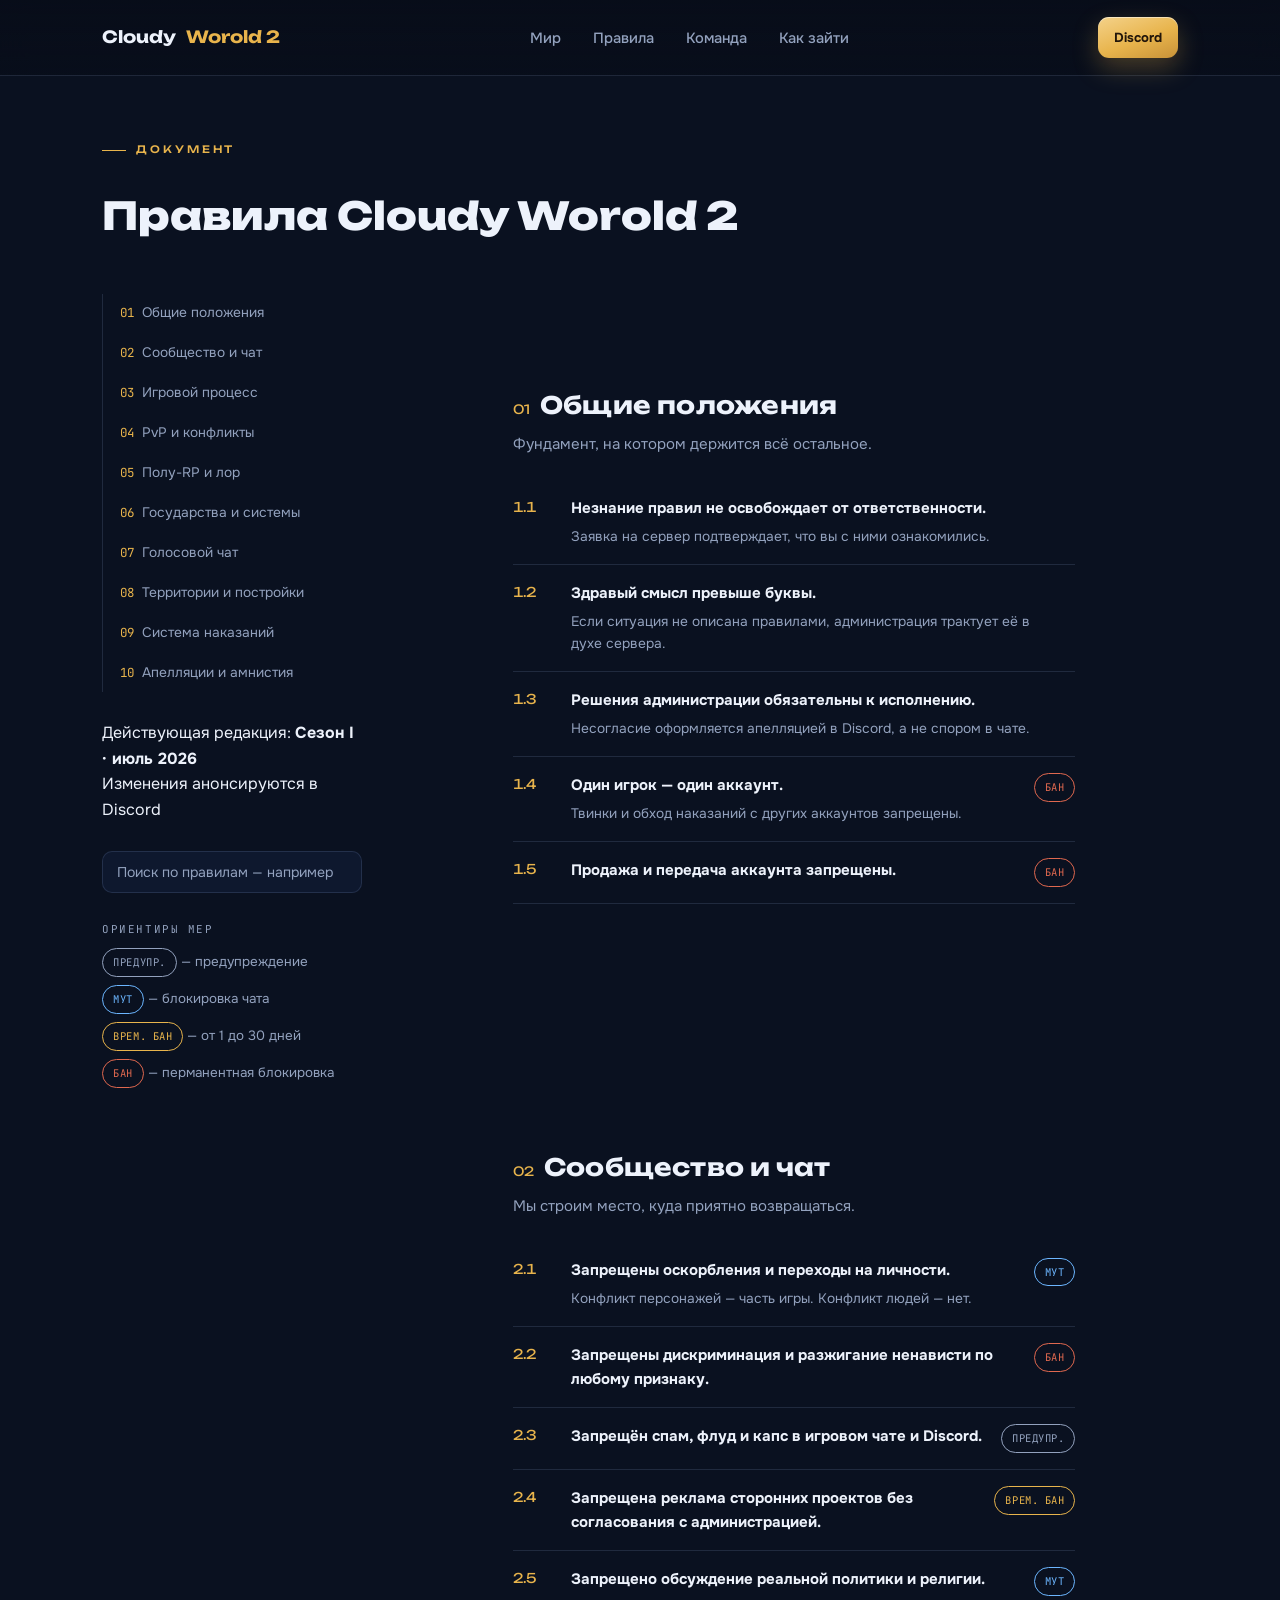
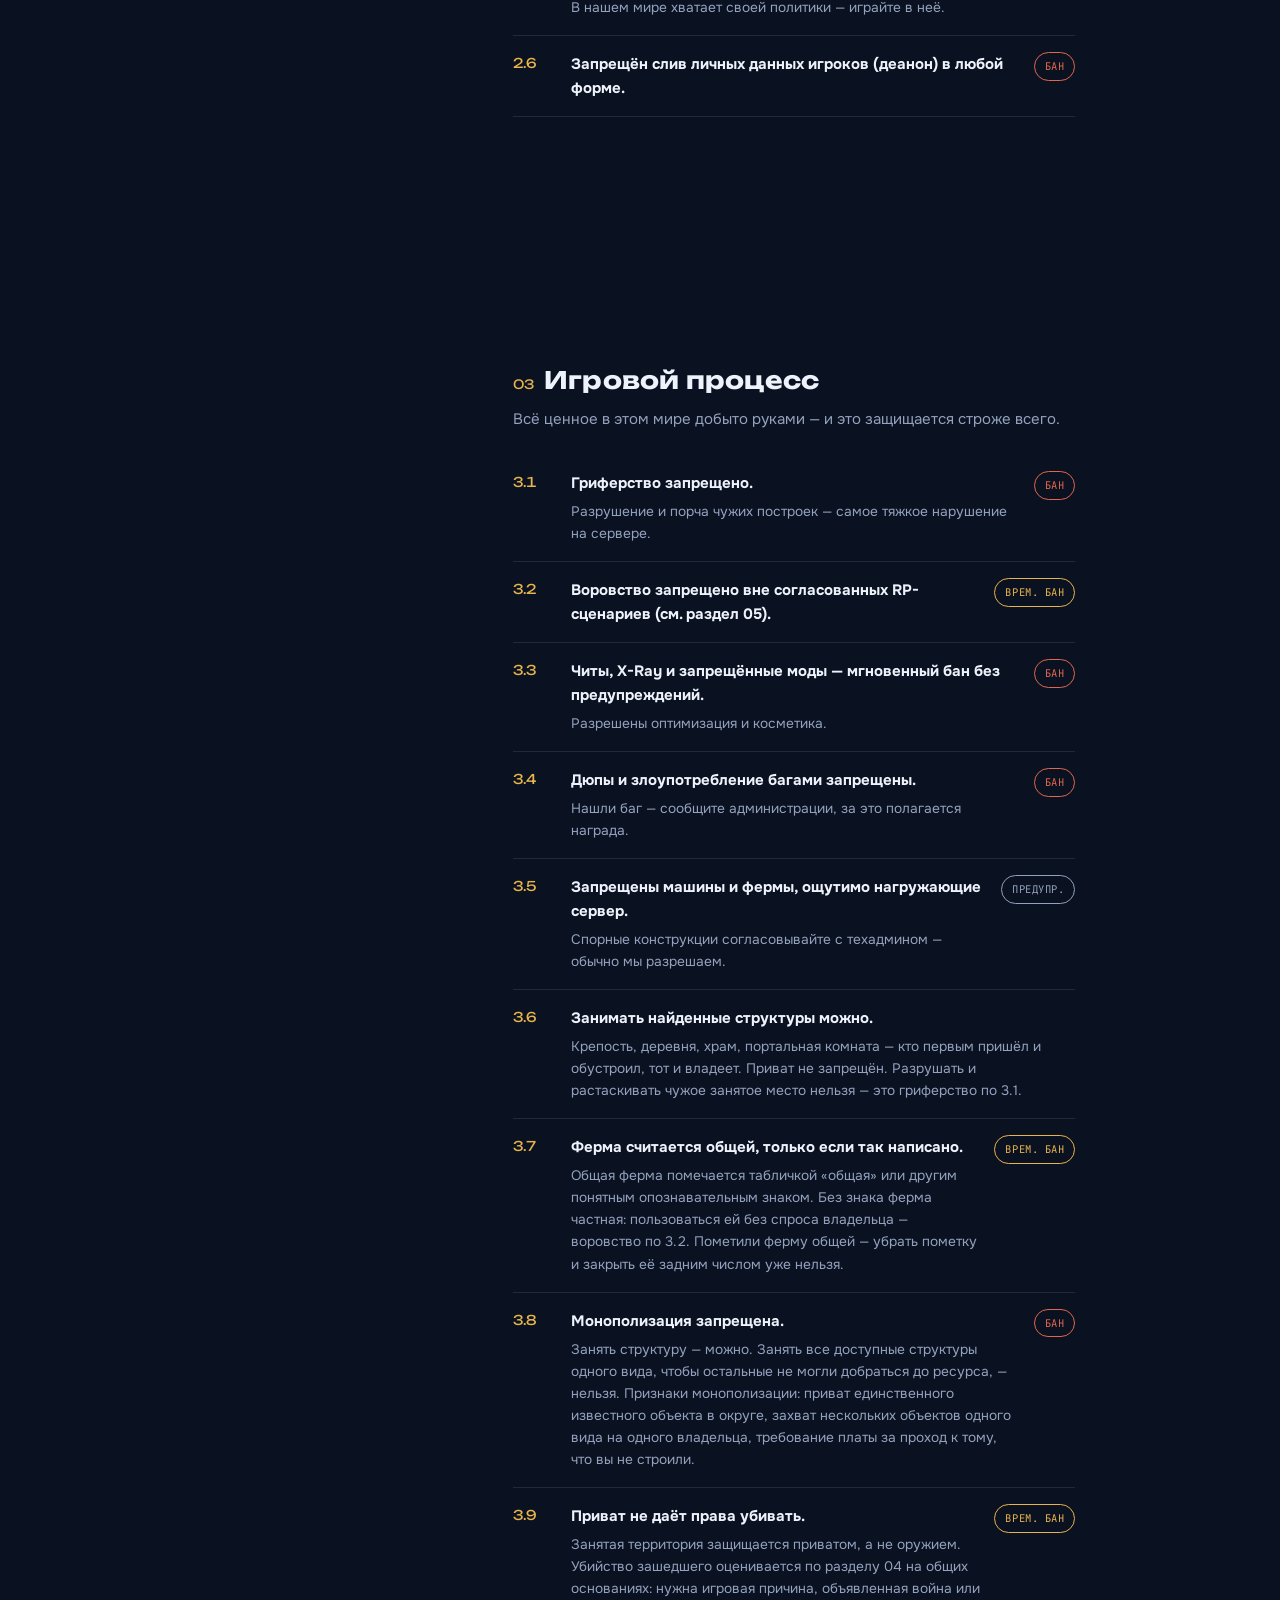
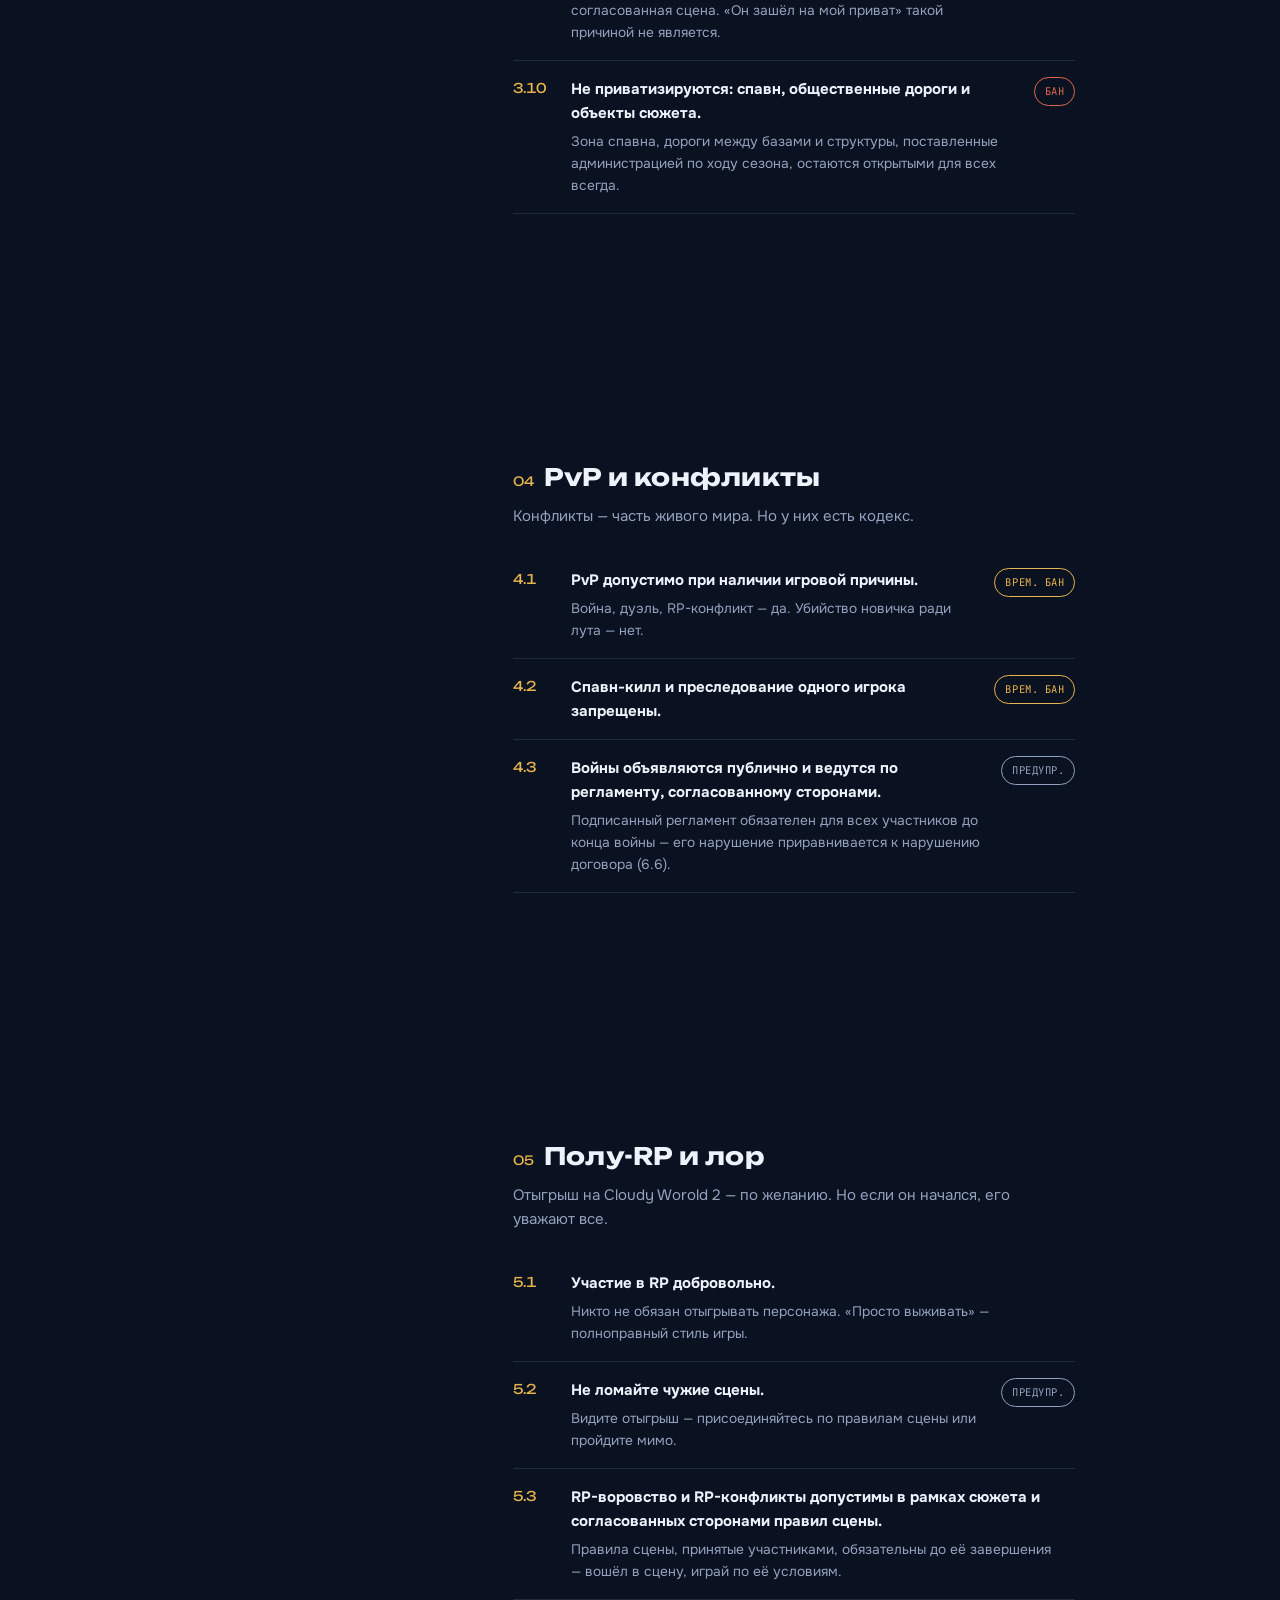
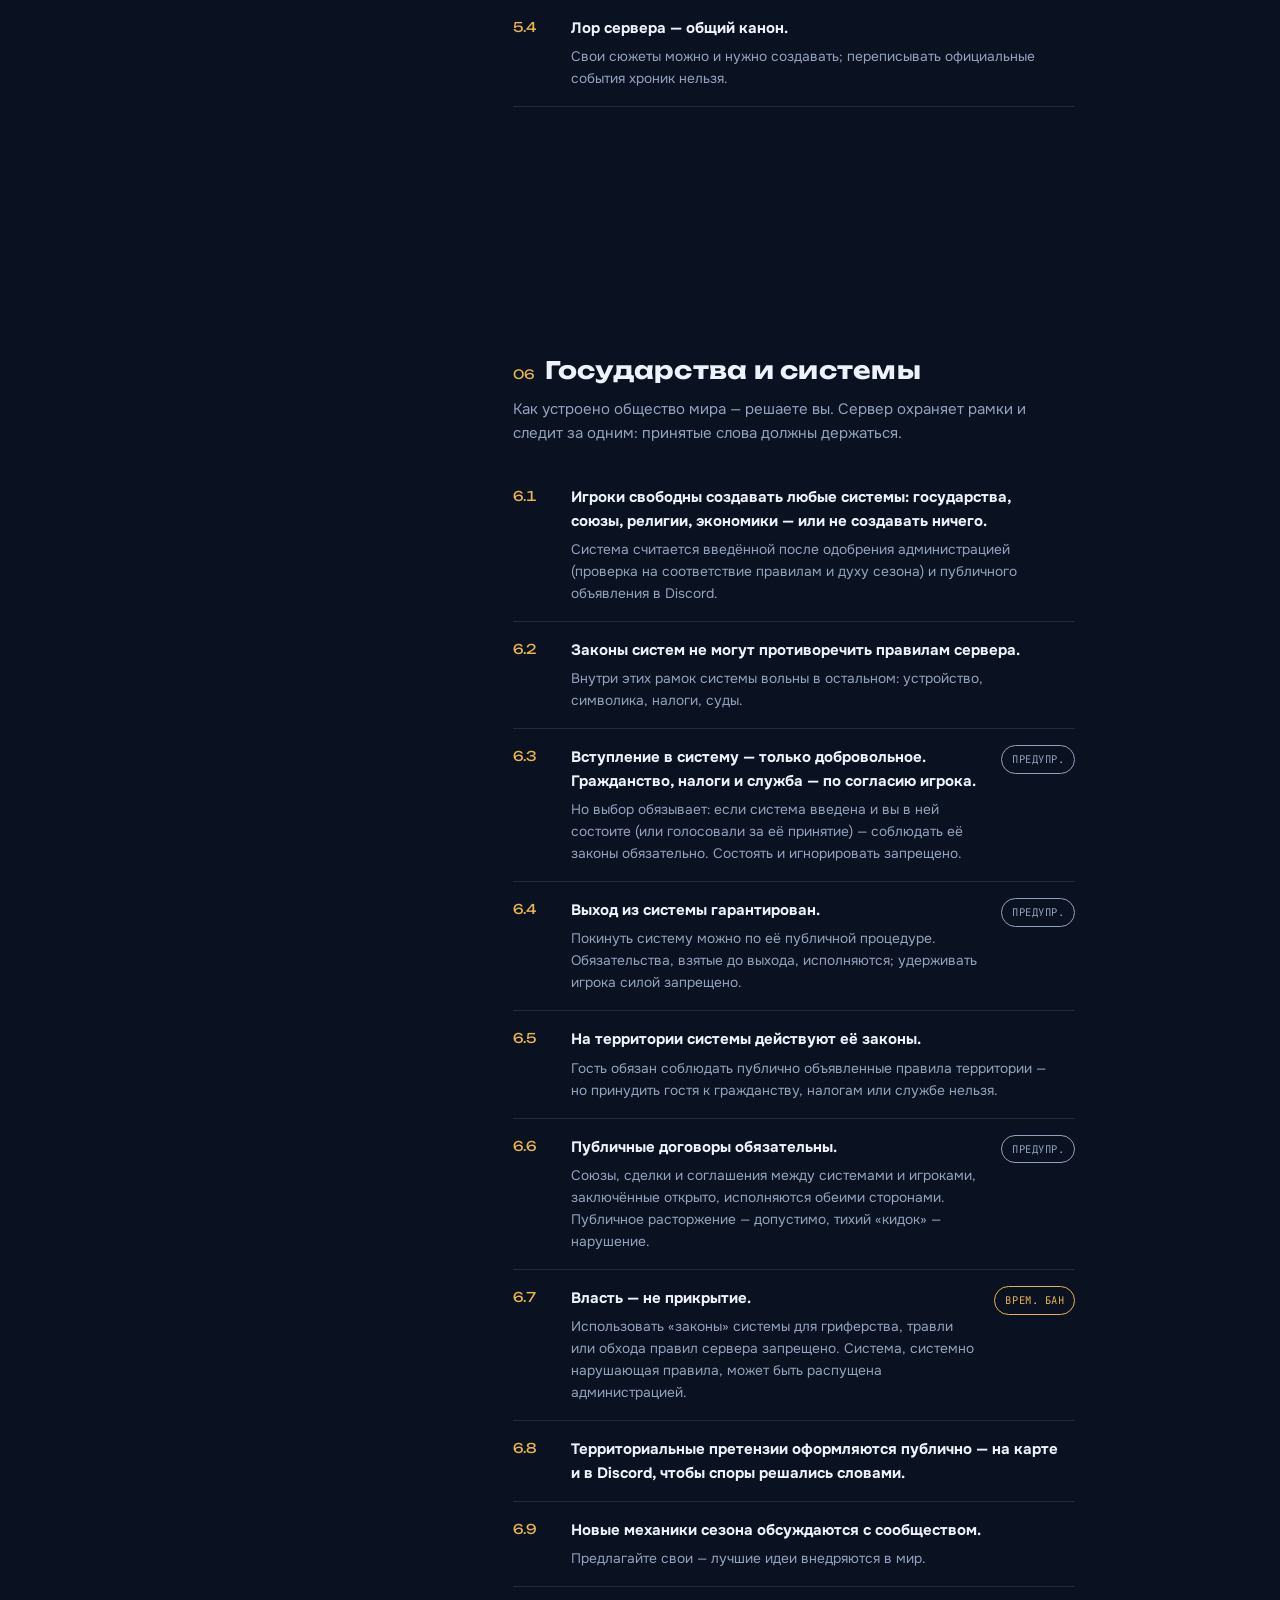
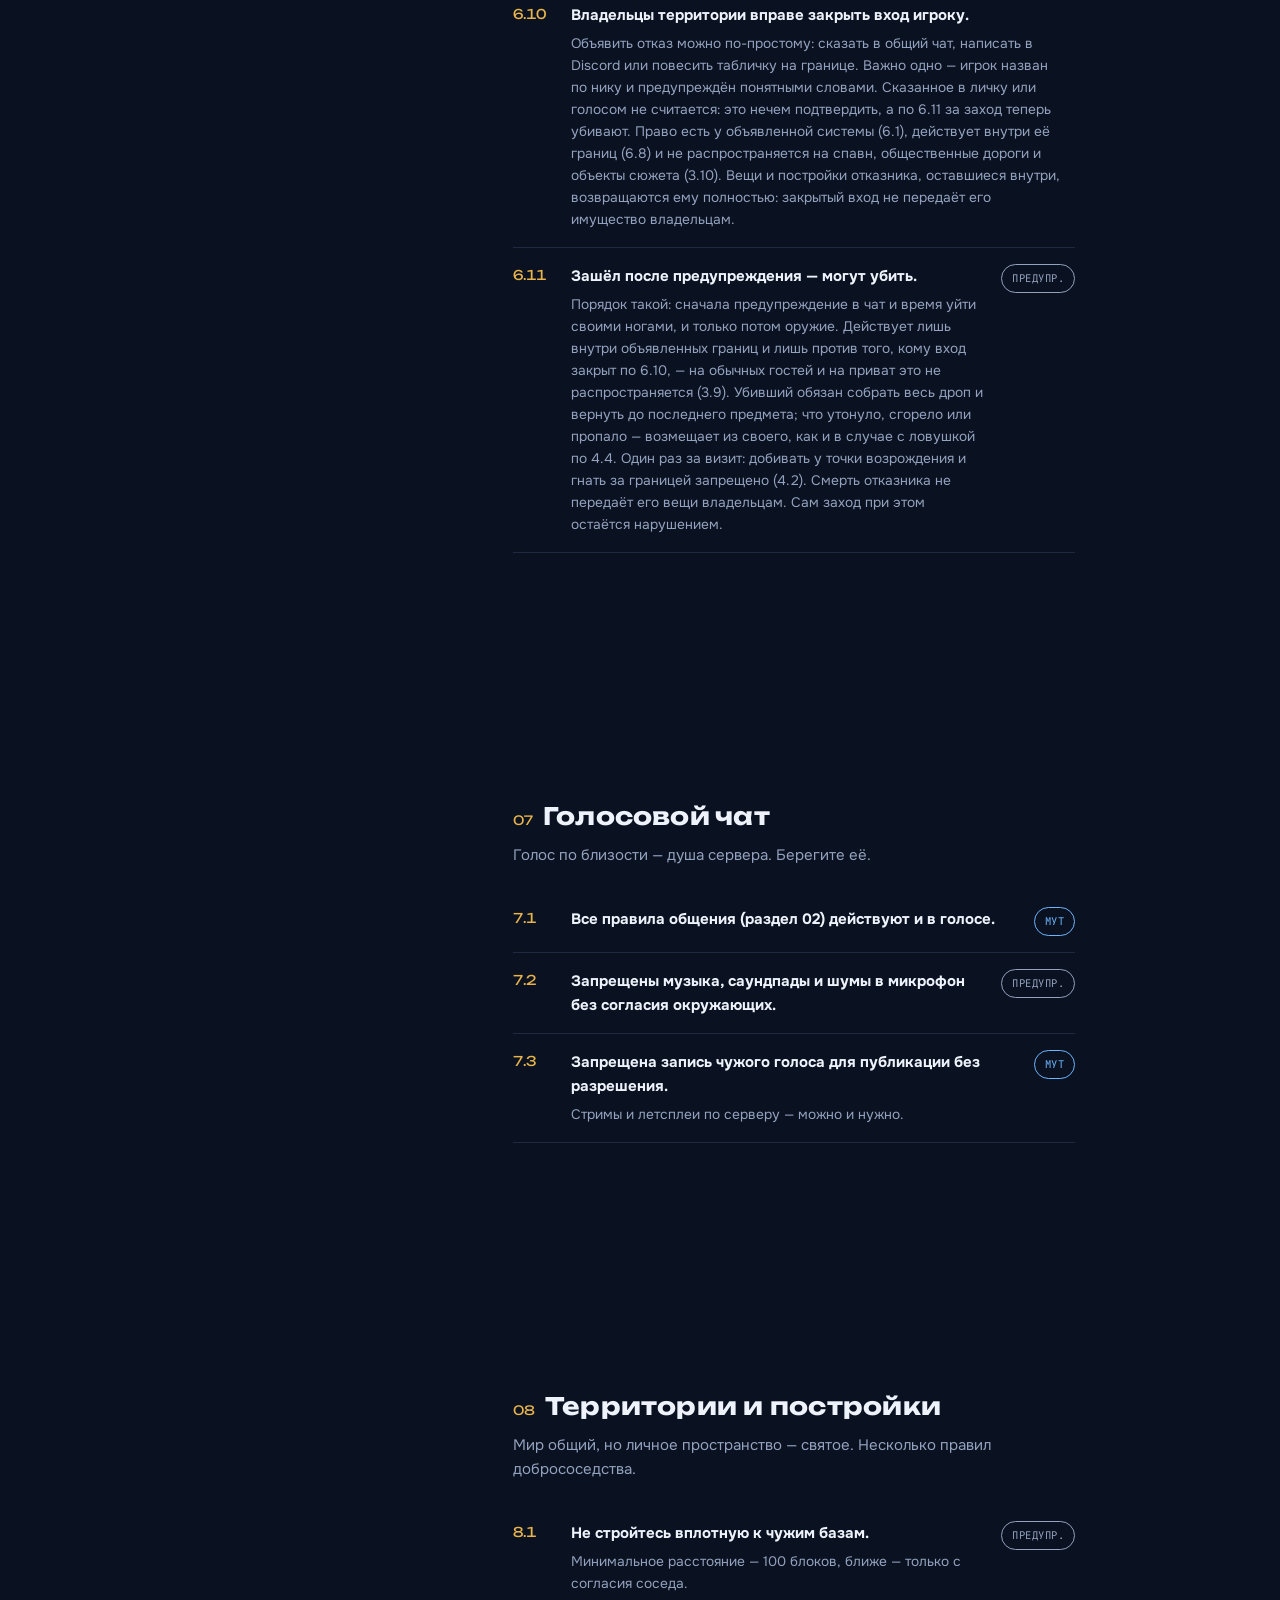
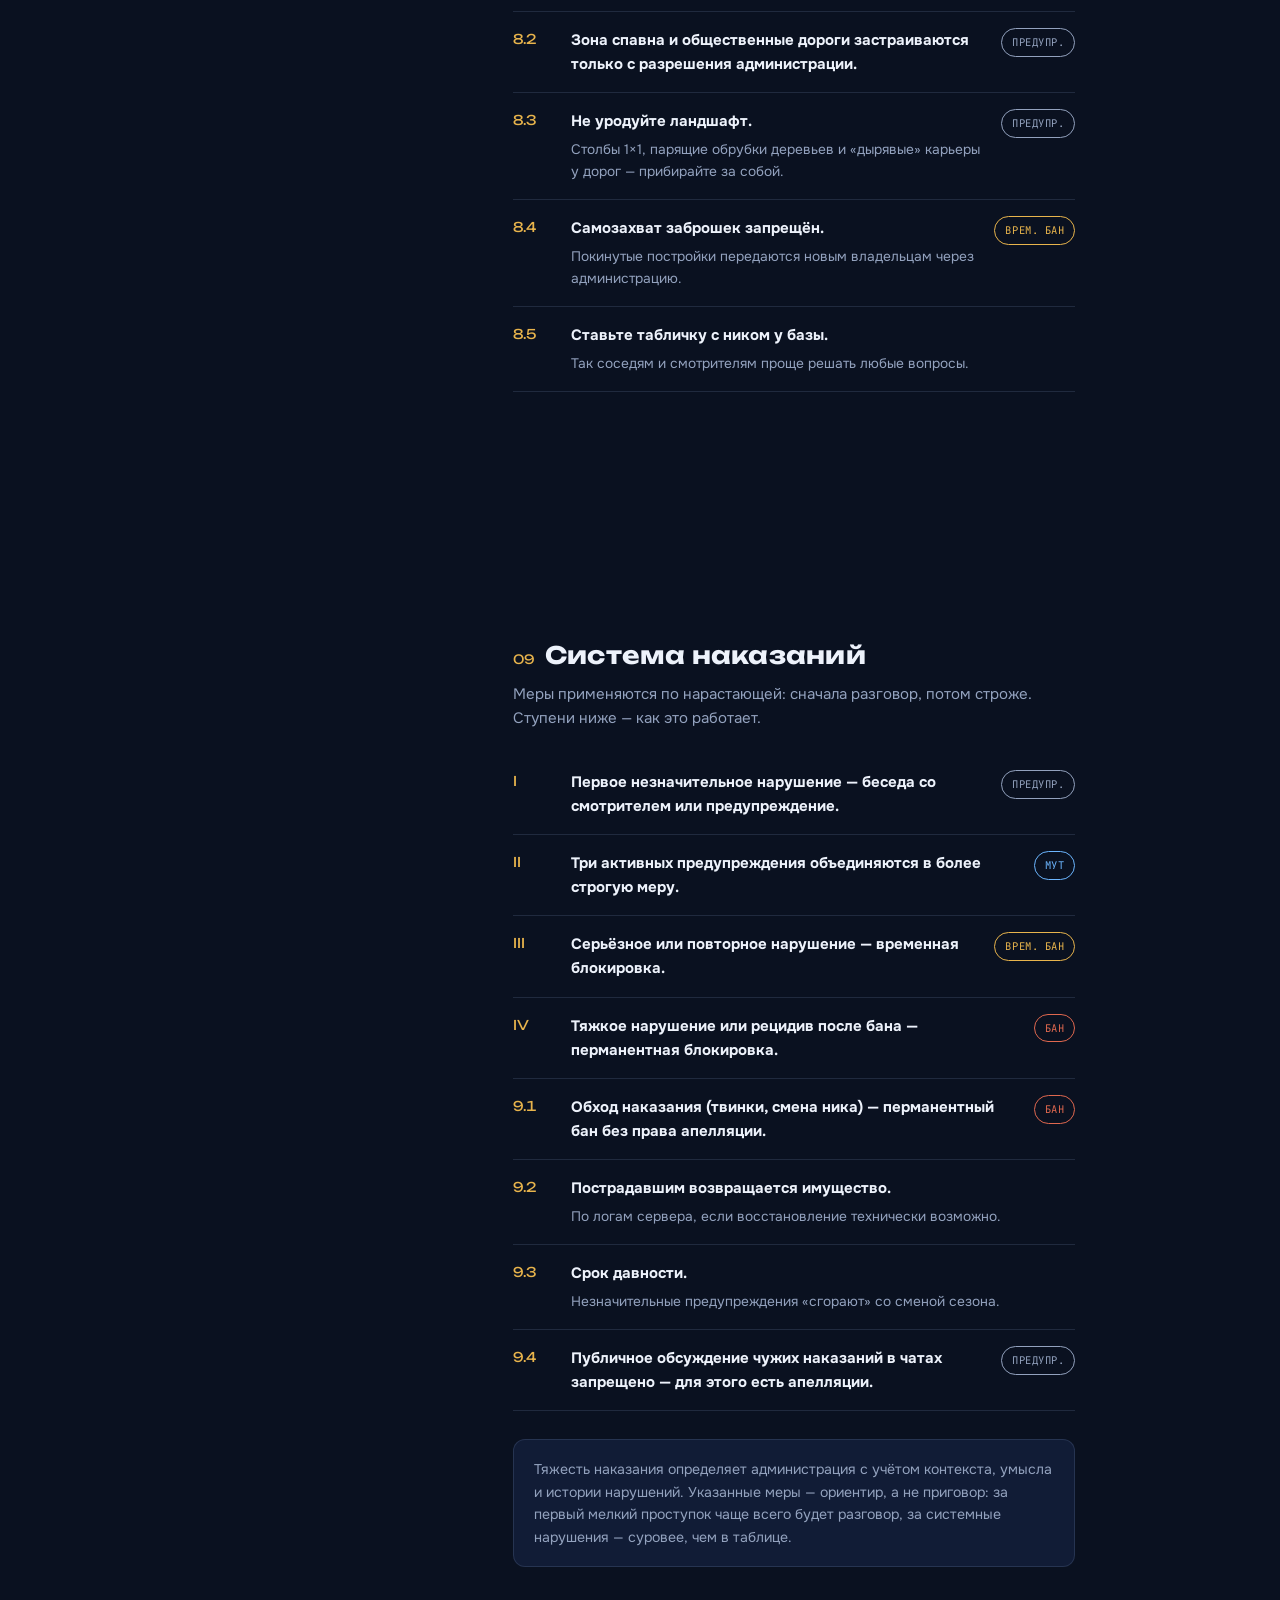
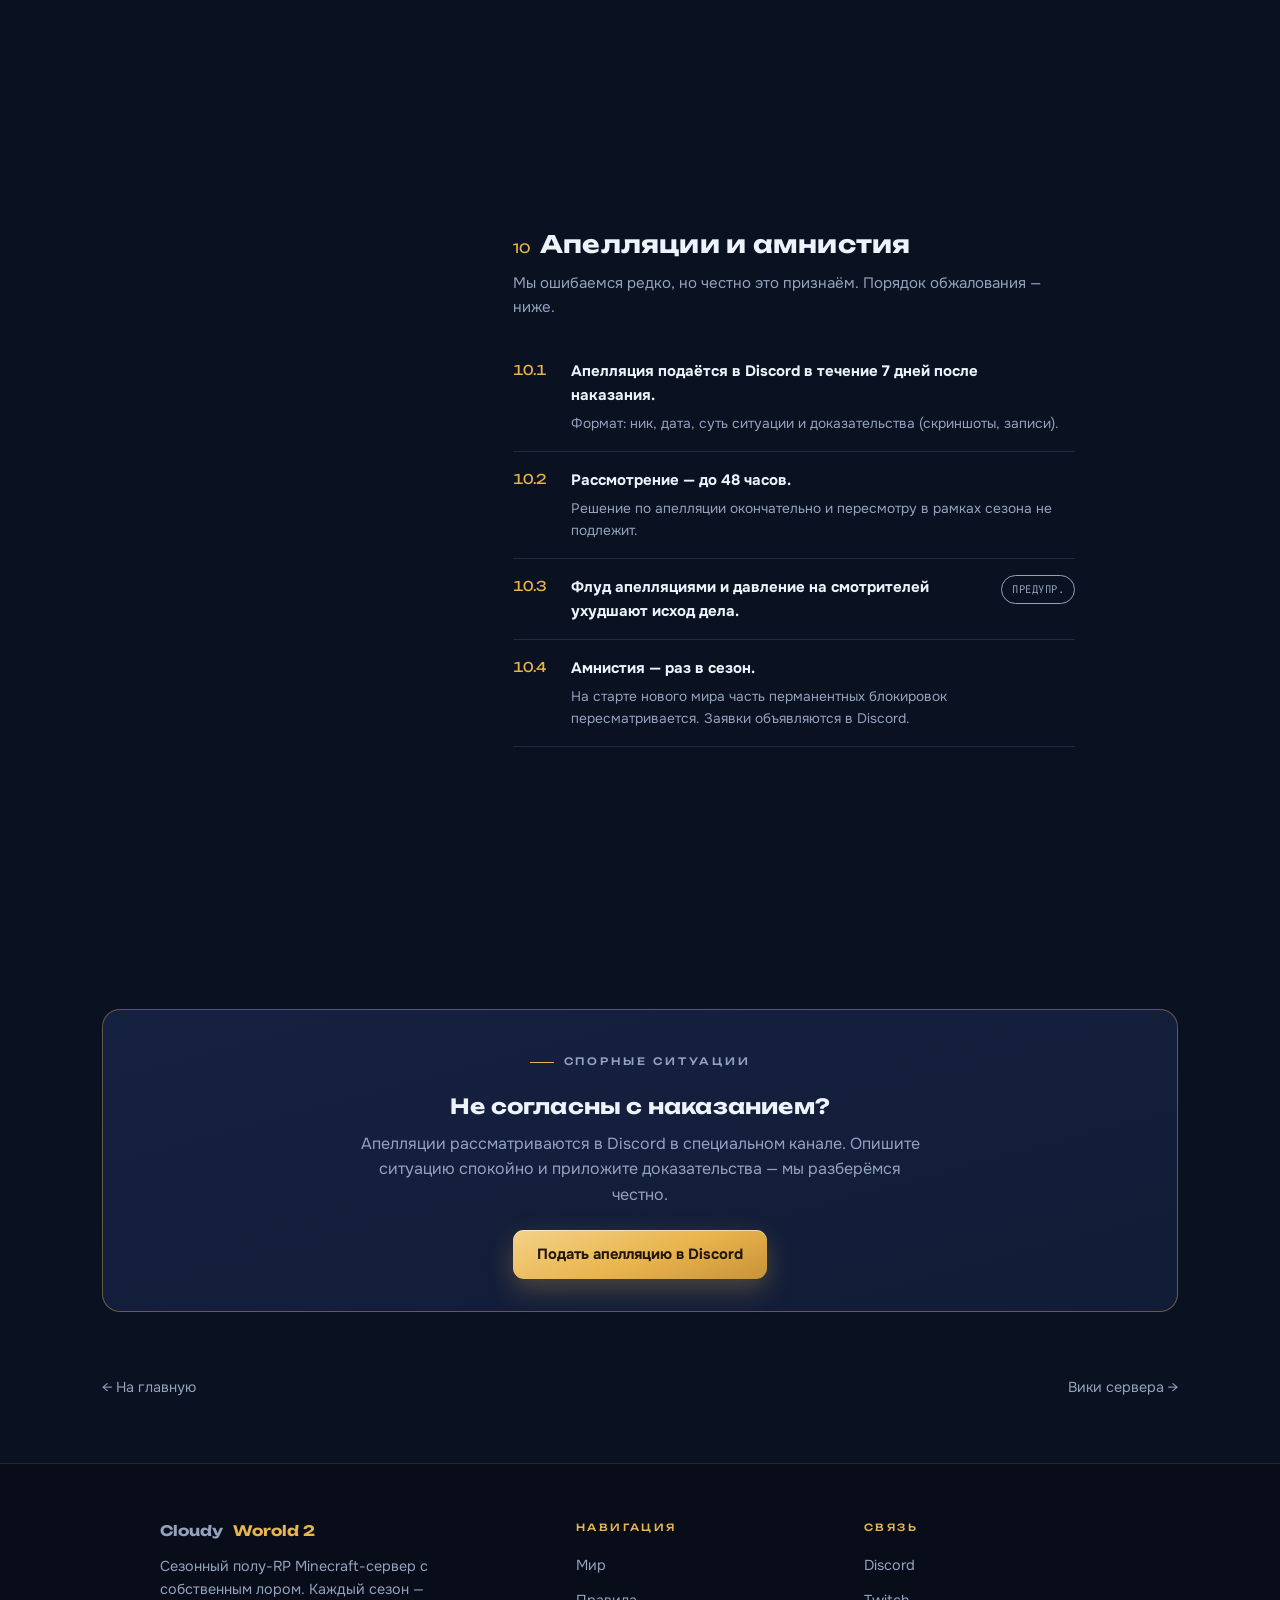
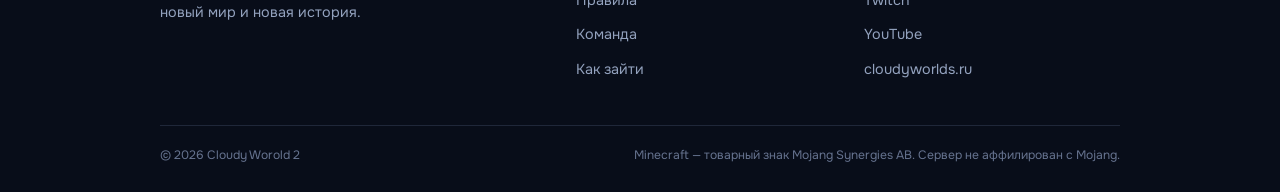
==== commit b9194203: "Rename project to Cloudy Worold 2" ====
--- a/rules.html
+++ b/rules.html
@@ -3,8 +3,8 @@
 <head>
 <meta charset="utf-8">
 <meta name="viewport" content="width=device-width, initial-scale=1">
-<title>Правила — CloudyWorld</title>
-<meta name="description" content="Полный свод правил сервера CloudyWorld: общение, PvP, территории, полу-RP, государства игроков и система наказаний.">
+<title>Правила — Cloudy Worold 2</title>
+<meta name="description" content="Полный свод правил сервера Cloudy Worold 2: общение, PvP, территории, полу-RP, государства игроков и система наказаний.">
 <meta name="theme-color" content="#0A1120">
 <link rel="icon" href="data:,">
 <link rel="preconnect" href="https://fonts.googleapis.com">
@@ -84,7 +84,7 @@
 <body>
 
 <header>
-  <a class="logo" href="index.html#top">Cloudy<b>World</b></a>
+  <a class="logo" href="index.html#top">Cloudy <b>Worold 2</b></a>
   <nav><ul class="nav">
     <li><a href="index.html#world">Мир</a></li>
     <li><a href="rules.html">Правила</a></li>
@@ -97,7 +97,7 @@
 <main>
   <div class="page-head">
     <p class="tag">Документ</p>
-    <h1>Правила CloudyWorld</h1>
+    <h1>Правила Cloudy Worold 2</h1>
   </div>
 
   <div class="rulebook">
@@ -189,7 +189,7 @@
 
       <section class="rule-sec" id="sec-5">
         <div class="rs-head"><span class="rs-num">05</span><h2>Полу-RP и лор</h2></div>
-        <p class="rs-intro">Отыгрыш на CloudyWorld &mdash; по желанию. Но если он начался, его уважают все.</p>
+        <p class="rs-intro">Отыгрыш на Cloudy Worold 2 &mdash; по желанию. Но если он начался, его уважают все.</p>
         <ul class="rule-list">
           <li class="rule"><span class="rn mono">5.1</span><div><h4>Участие в RP добровольно.</h4><p>Никто не обязан отыгрывать персонажа. «Просто выживать» &mdash; полноправный стиль игры.</p></div></li>
           <li class="rule"><span class="rn mono">5.2</span><div><h4>Не ломайте чужие сцены.</h4><p>Видите отыгрыш &mdash; присоединяйтесь по правилам сцены или пройдите мимо.</p></div><span class="pen warn">Предупр.</span></li>
@@ -284,7 +284,7 @@
 <footer>
   <div class="foot">
     <div class="about">
-      <a class="logo" href="index.html#top">Cloudy<b>World</b></a>
+      <a class="logo" href="index.html#top">Cloudy <b>Worold 2</b></a>
       <p>Сезонный полу-RP Minecraft-сервер с собственным лором. Каждый сезон &mdash; новый мир и новая история.</p>
     </div>
     <div>
@@ -307,7 +307,7 @@
     </div>
   </div>
   <div class="foot-bottom">
-    <span>&copy; <span id="yr"></span> CloudyWorld</span>
+    <span>&copy; <span id="yr"></span> Cloudy Worold 2</span>
     <span>Minecraft &mdash; товарный знак Mojang Synergies AB. Сервер не аффилирован с Mojang.</span>
   </div>
 </footer>
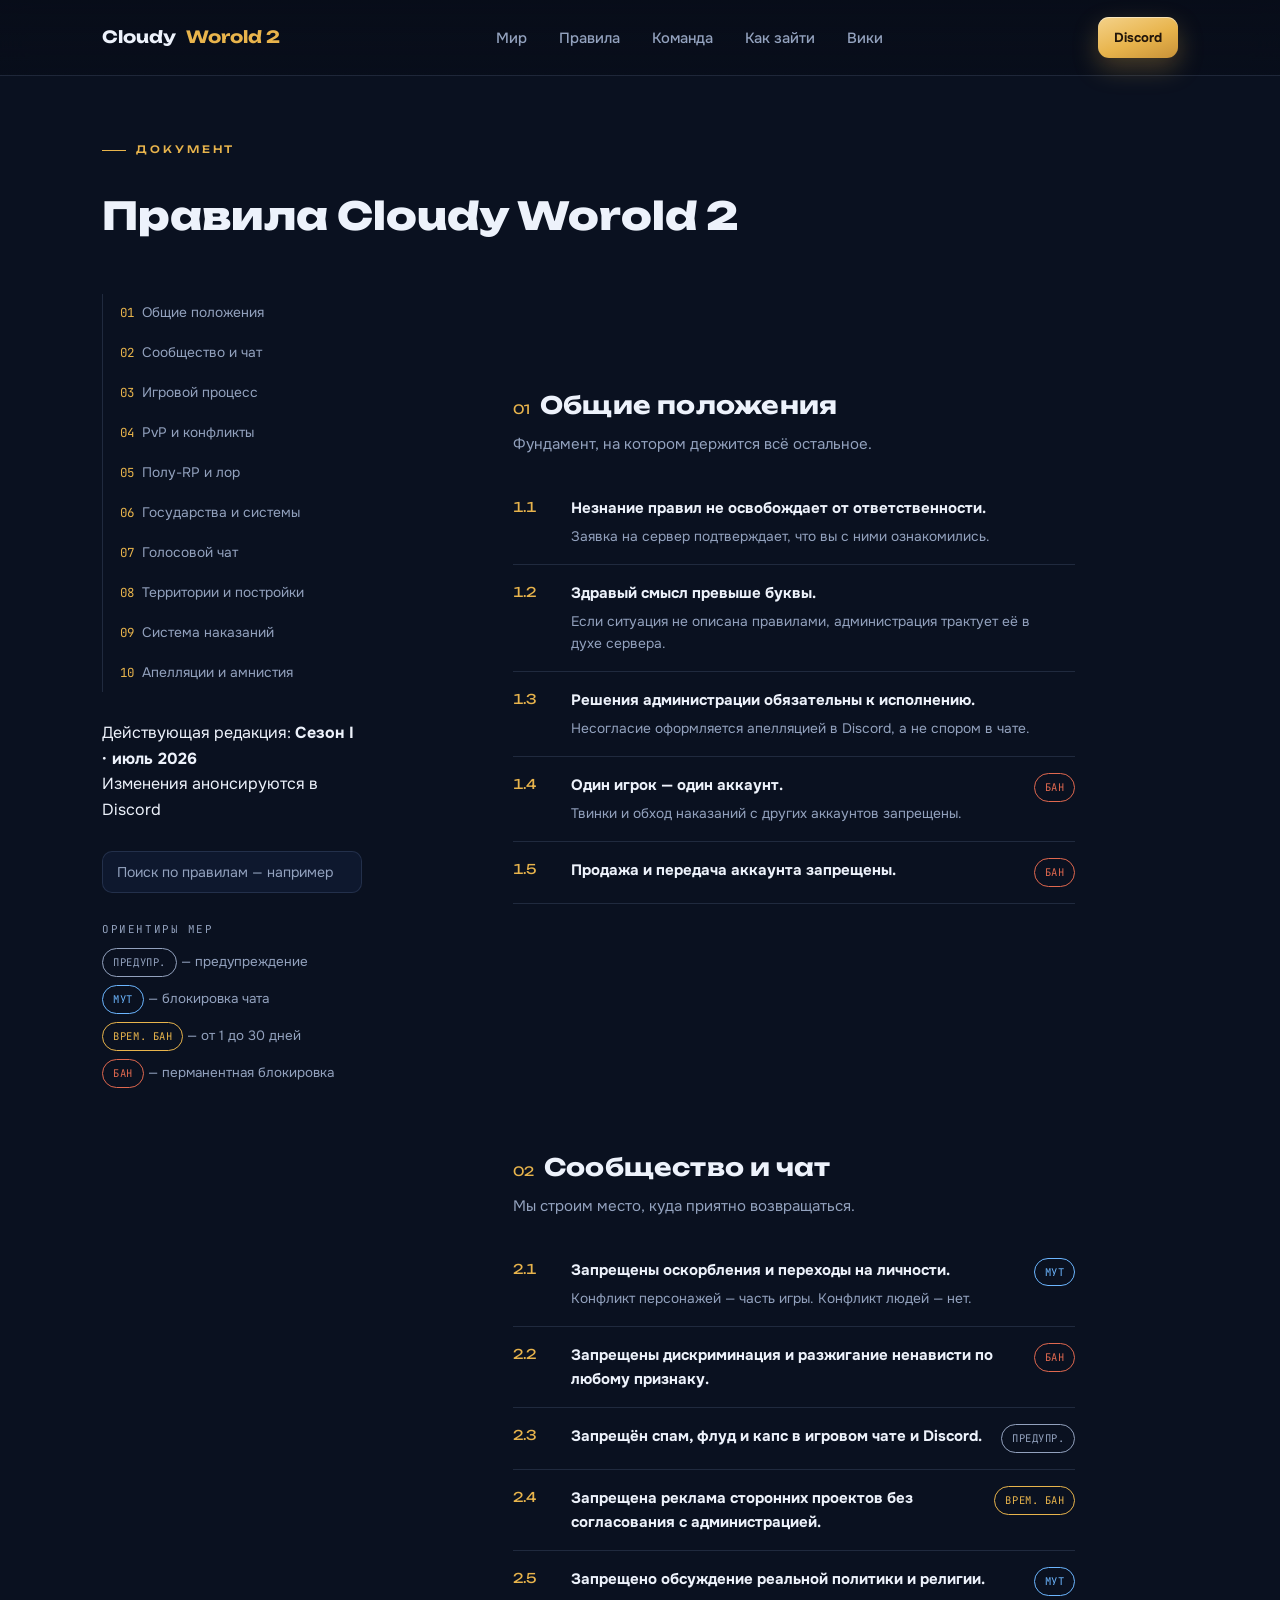
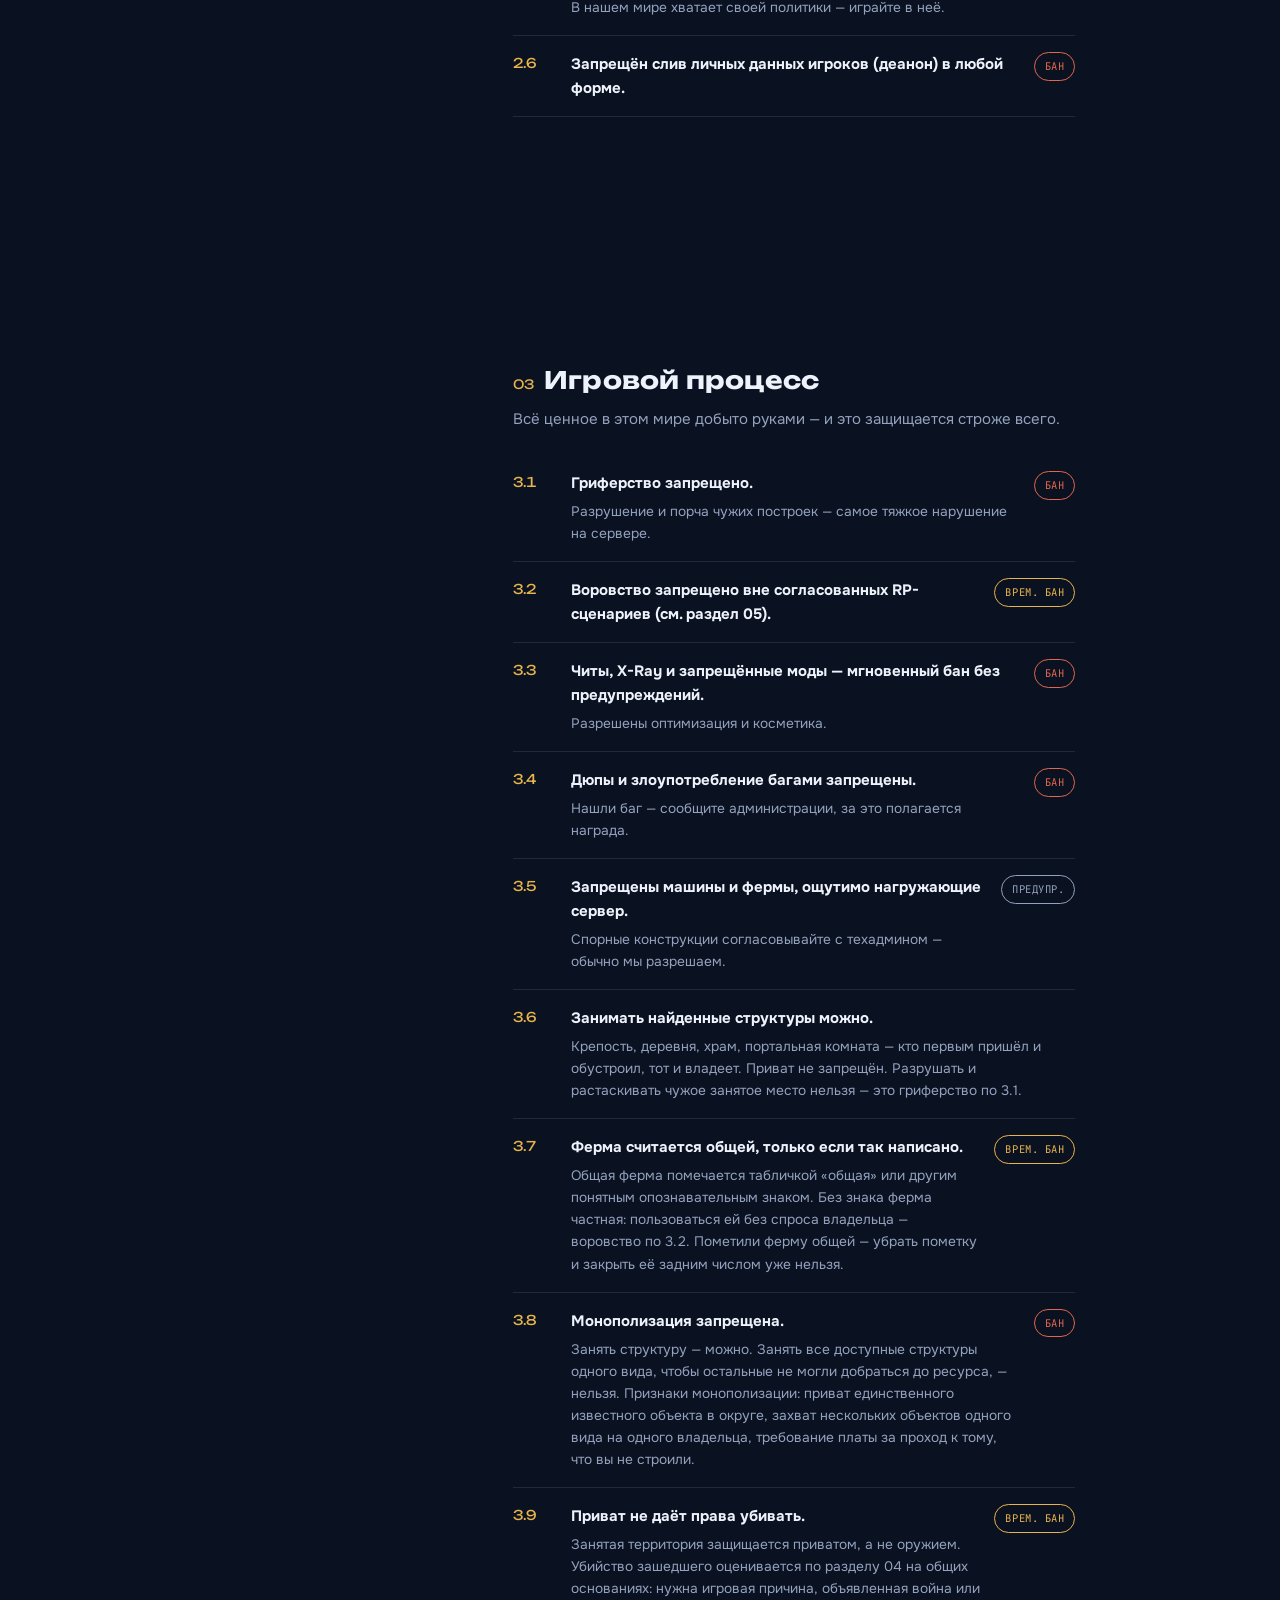
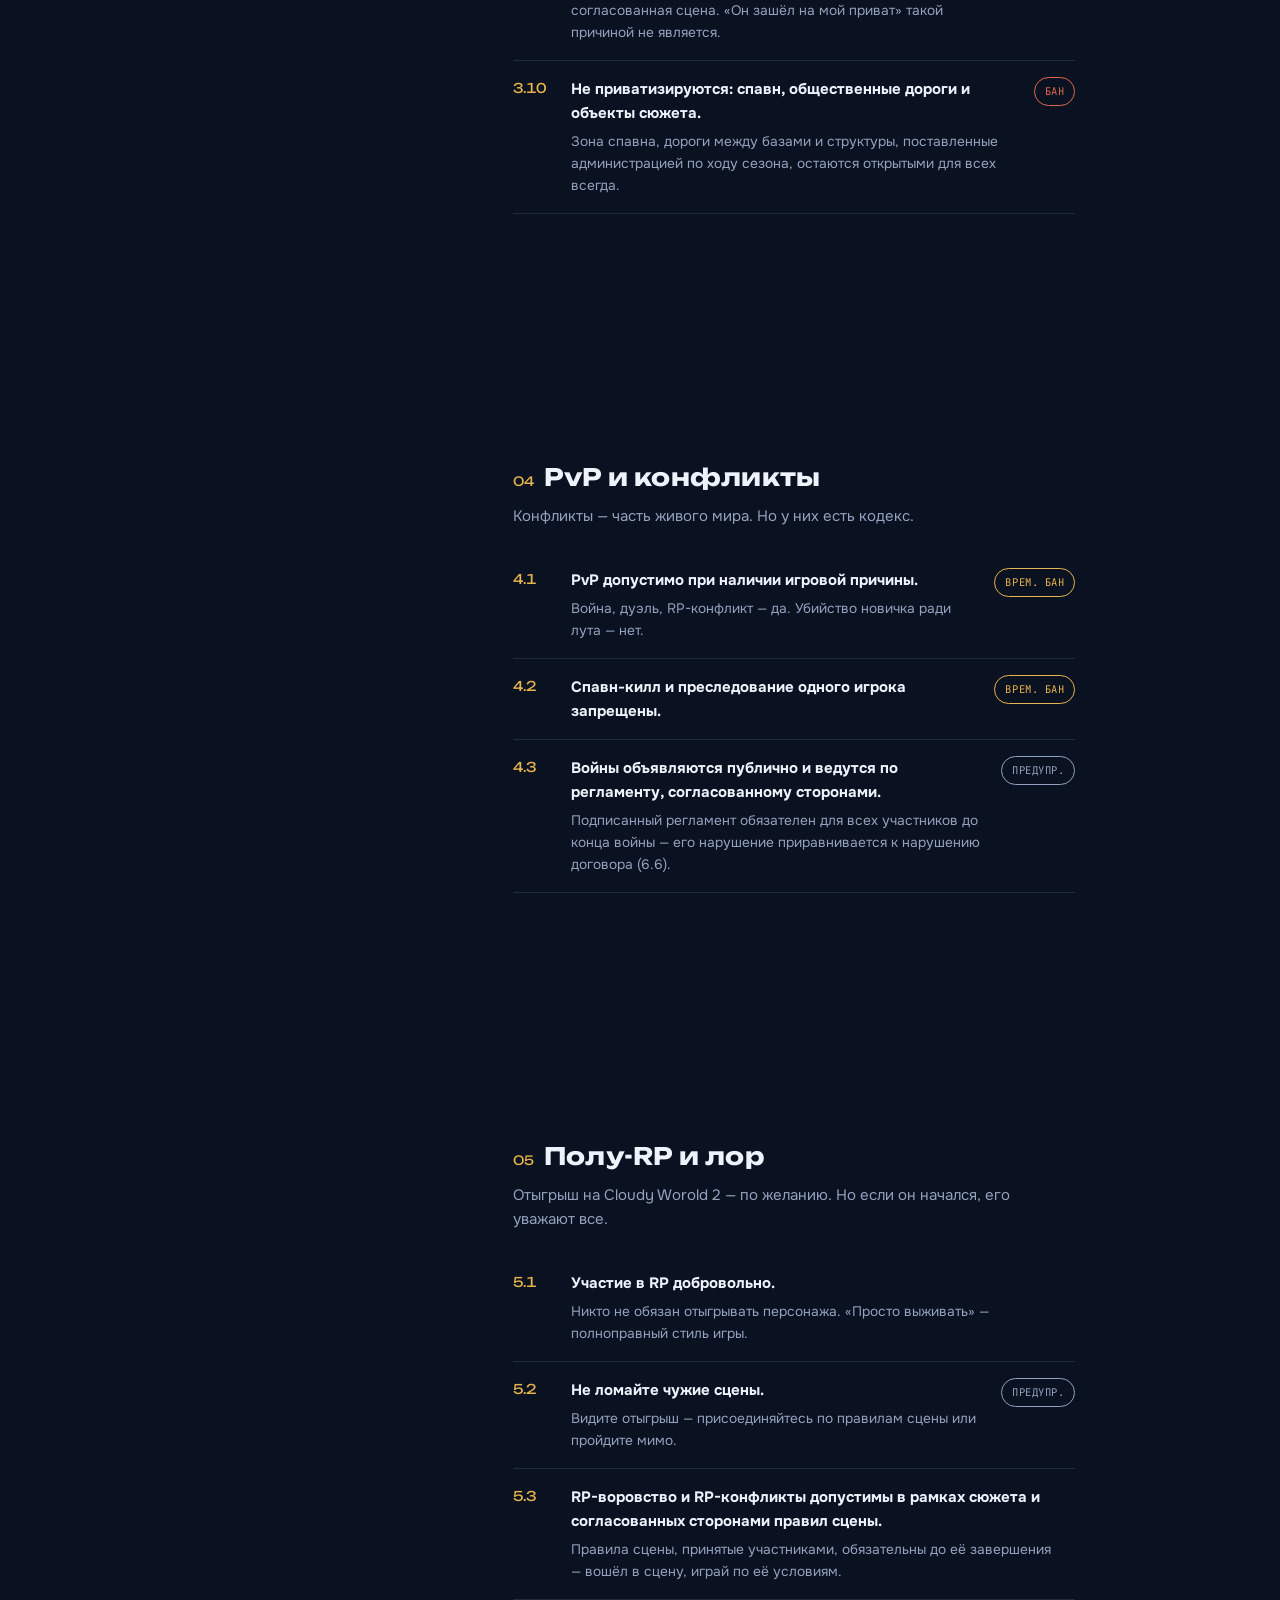
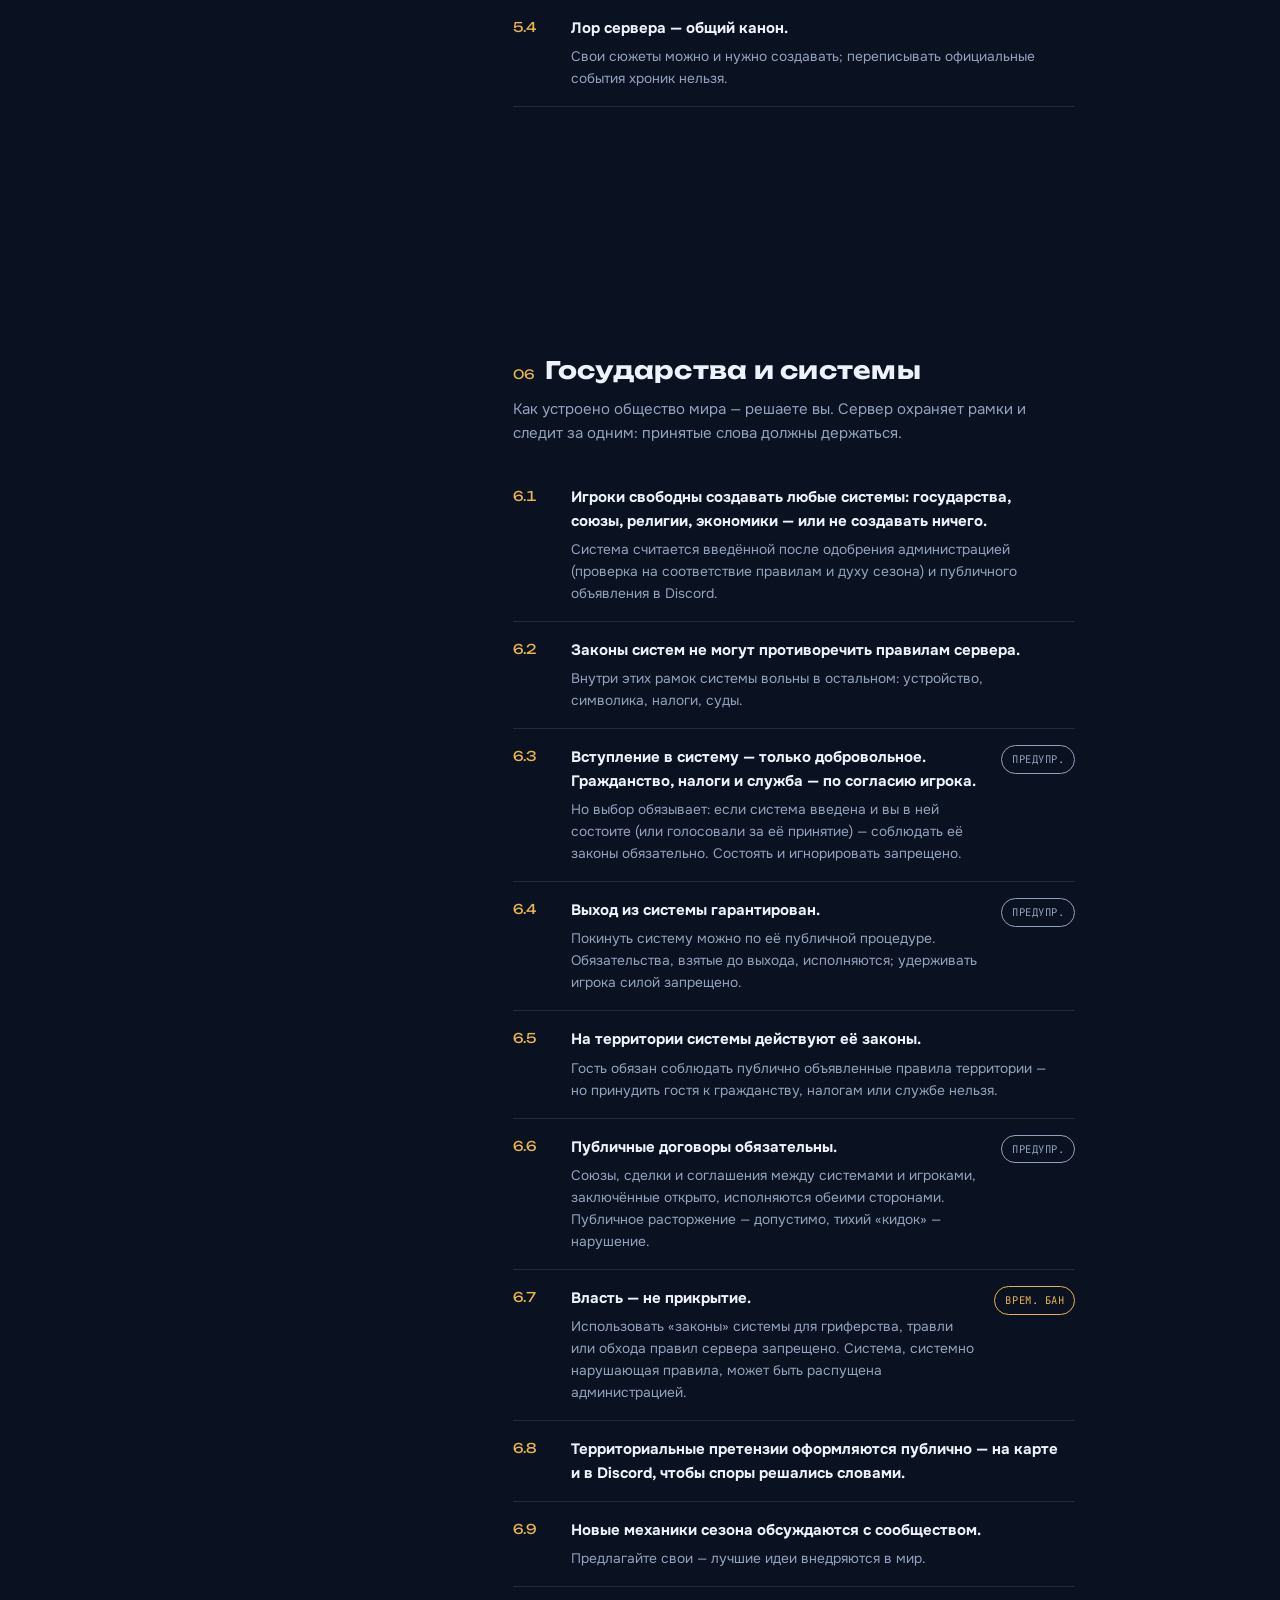
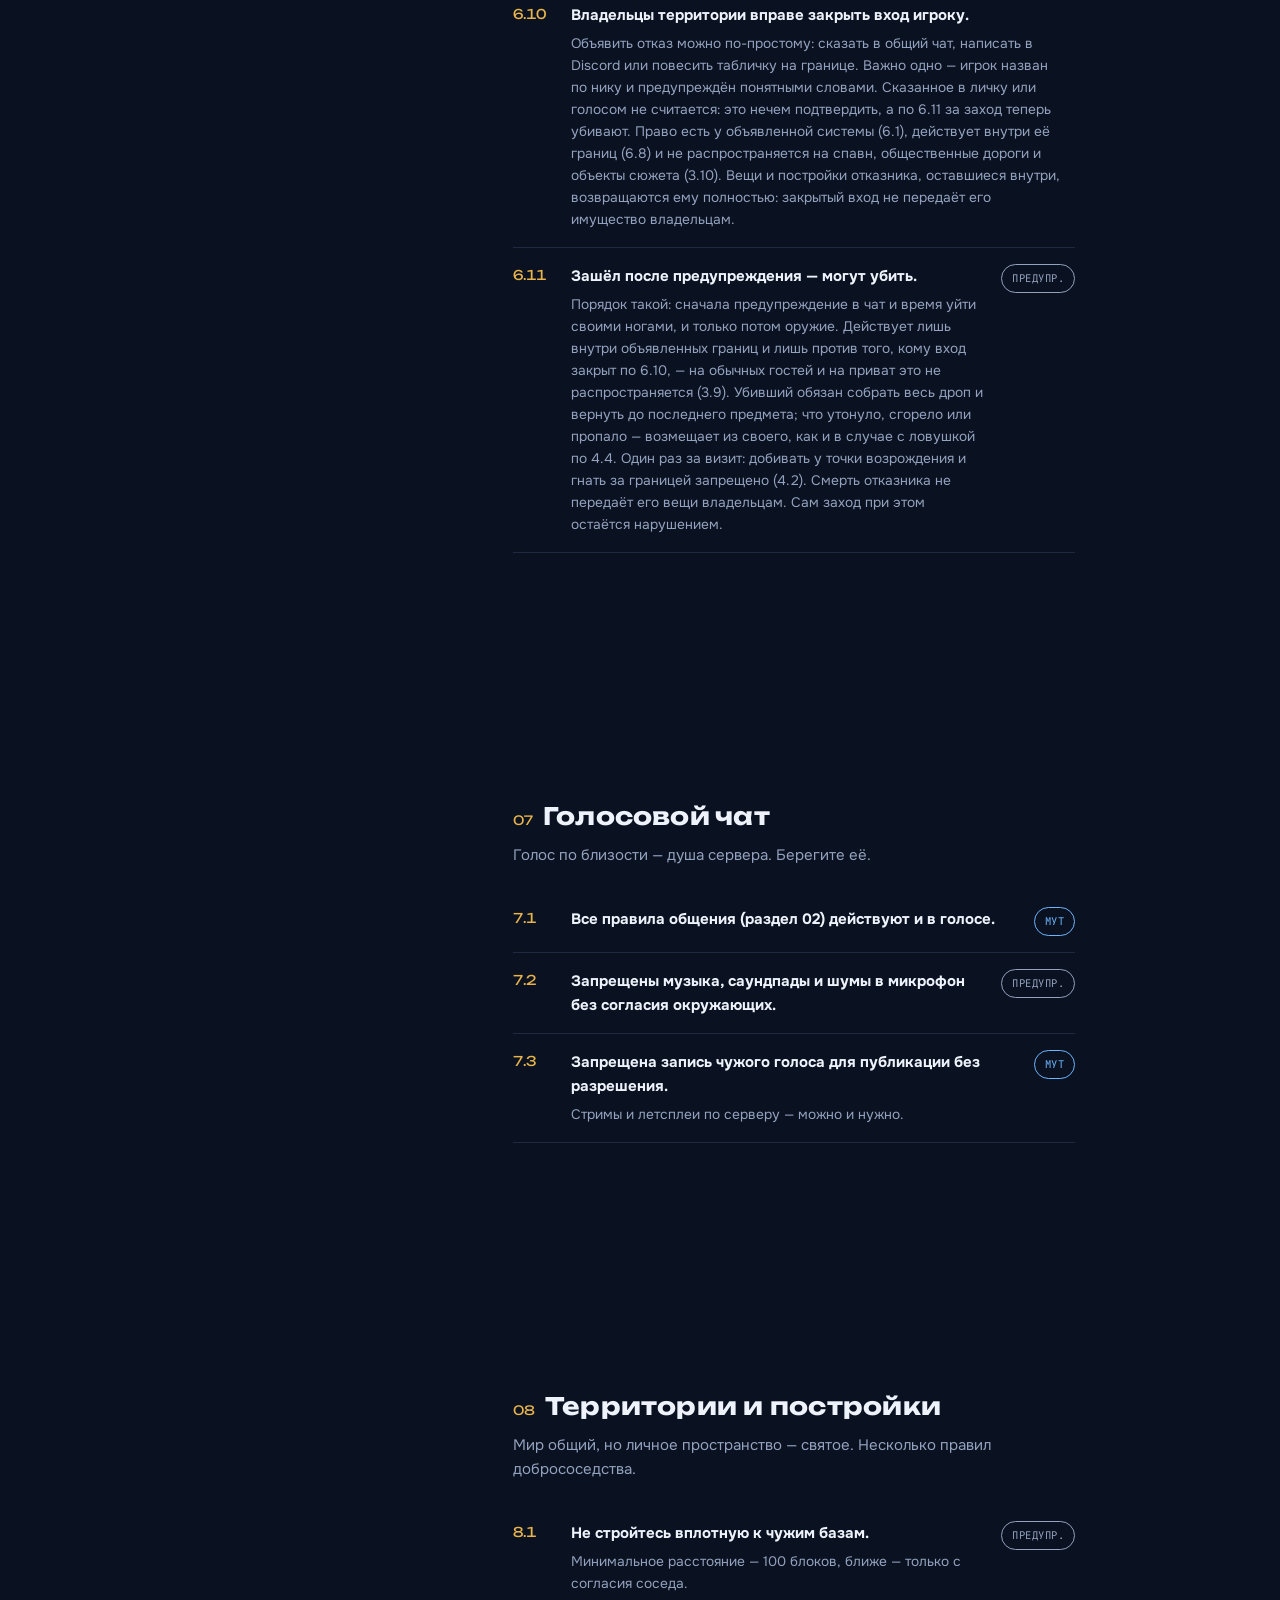
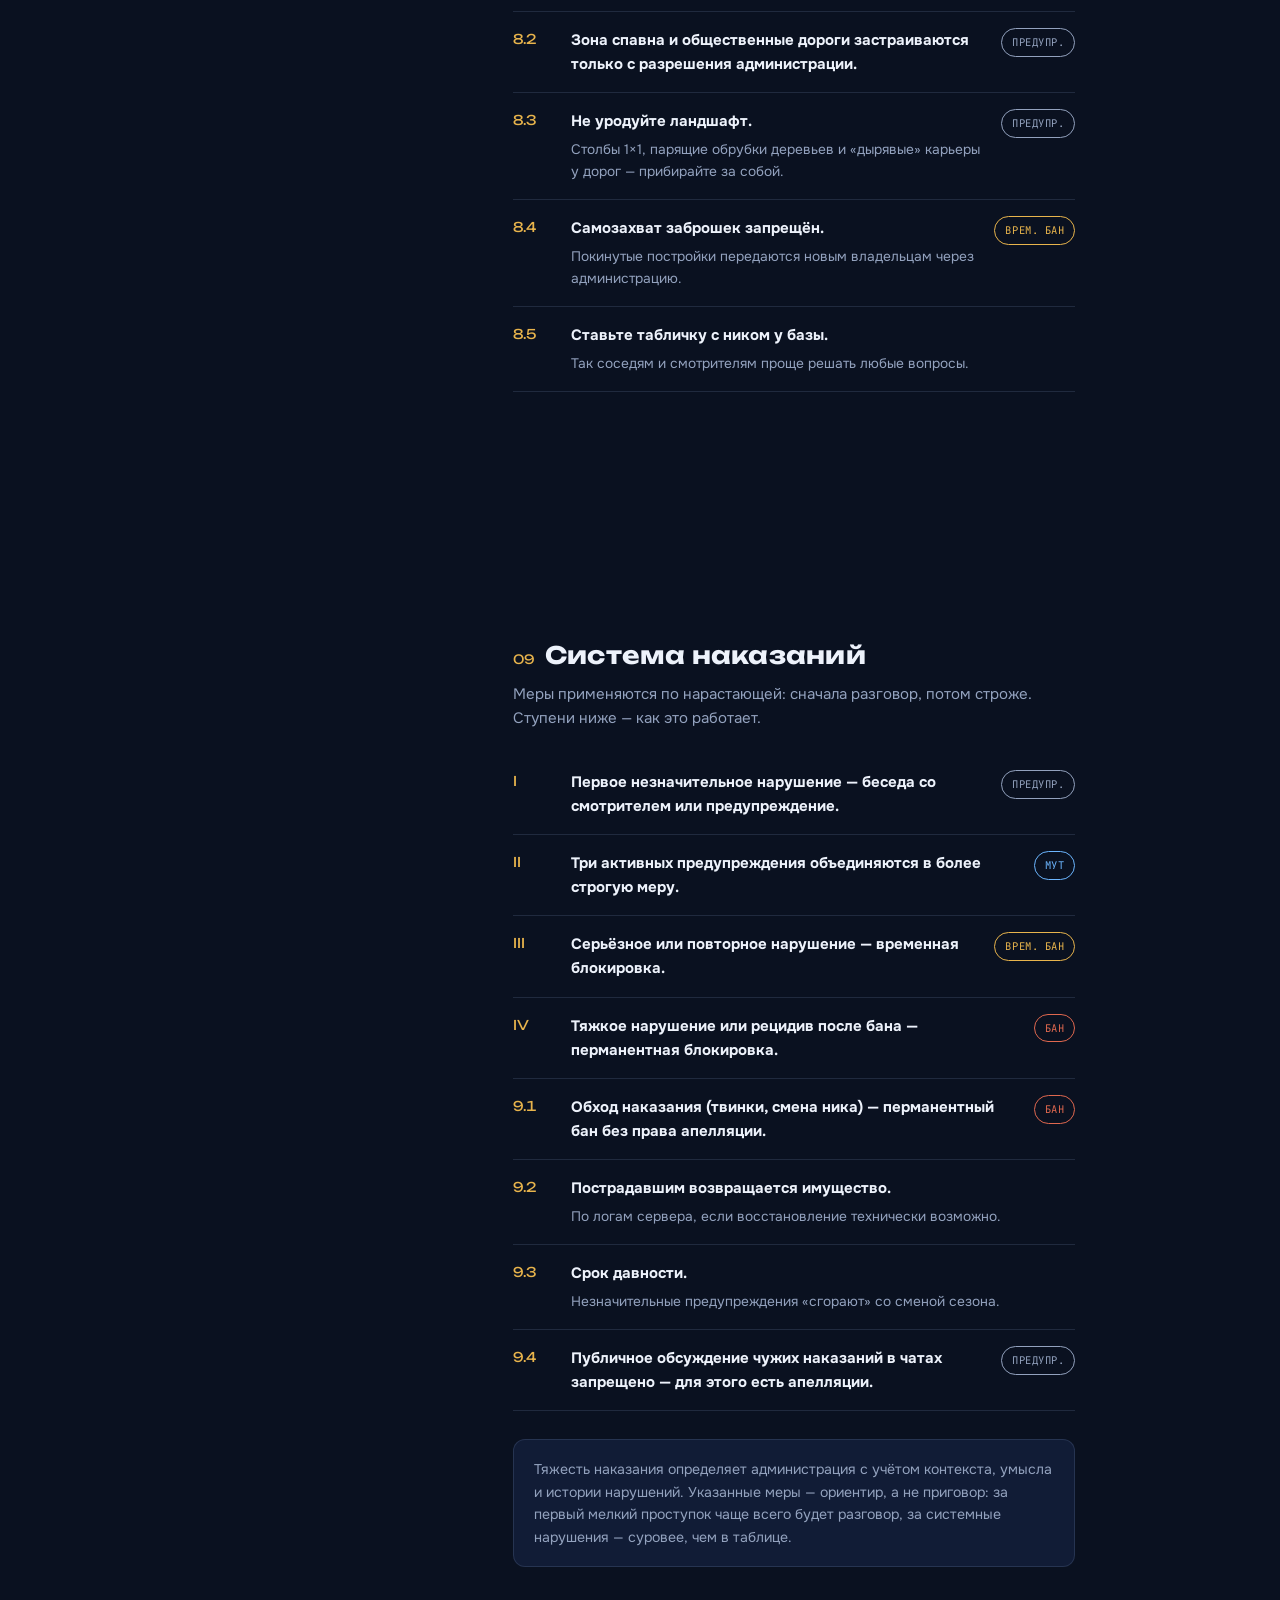
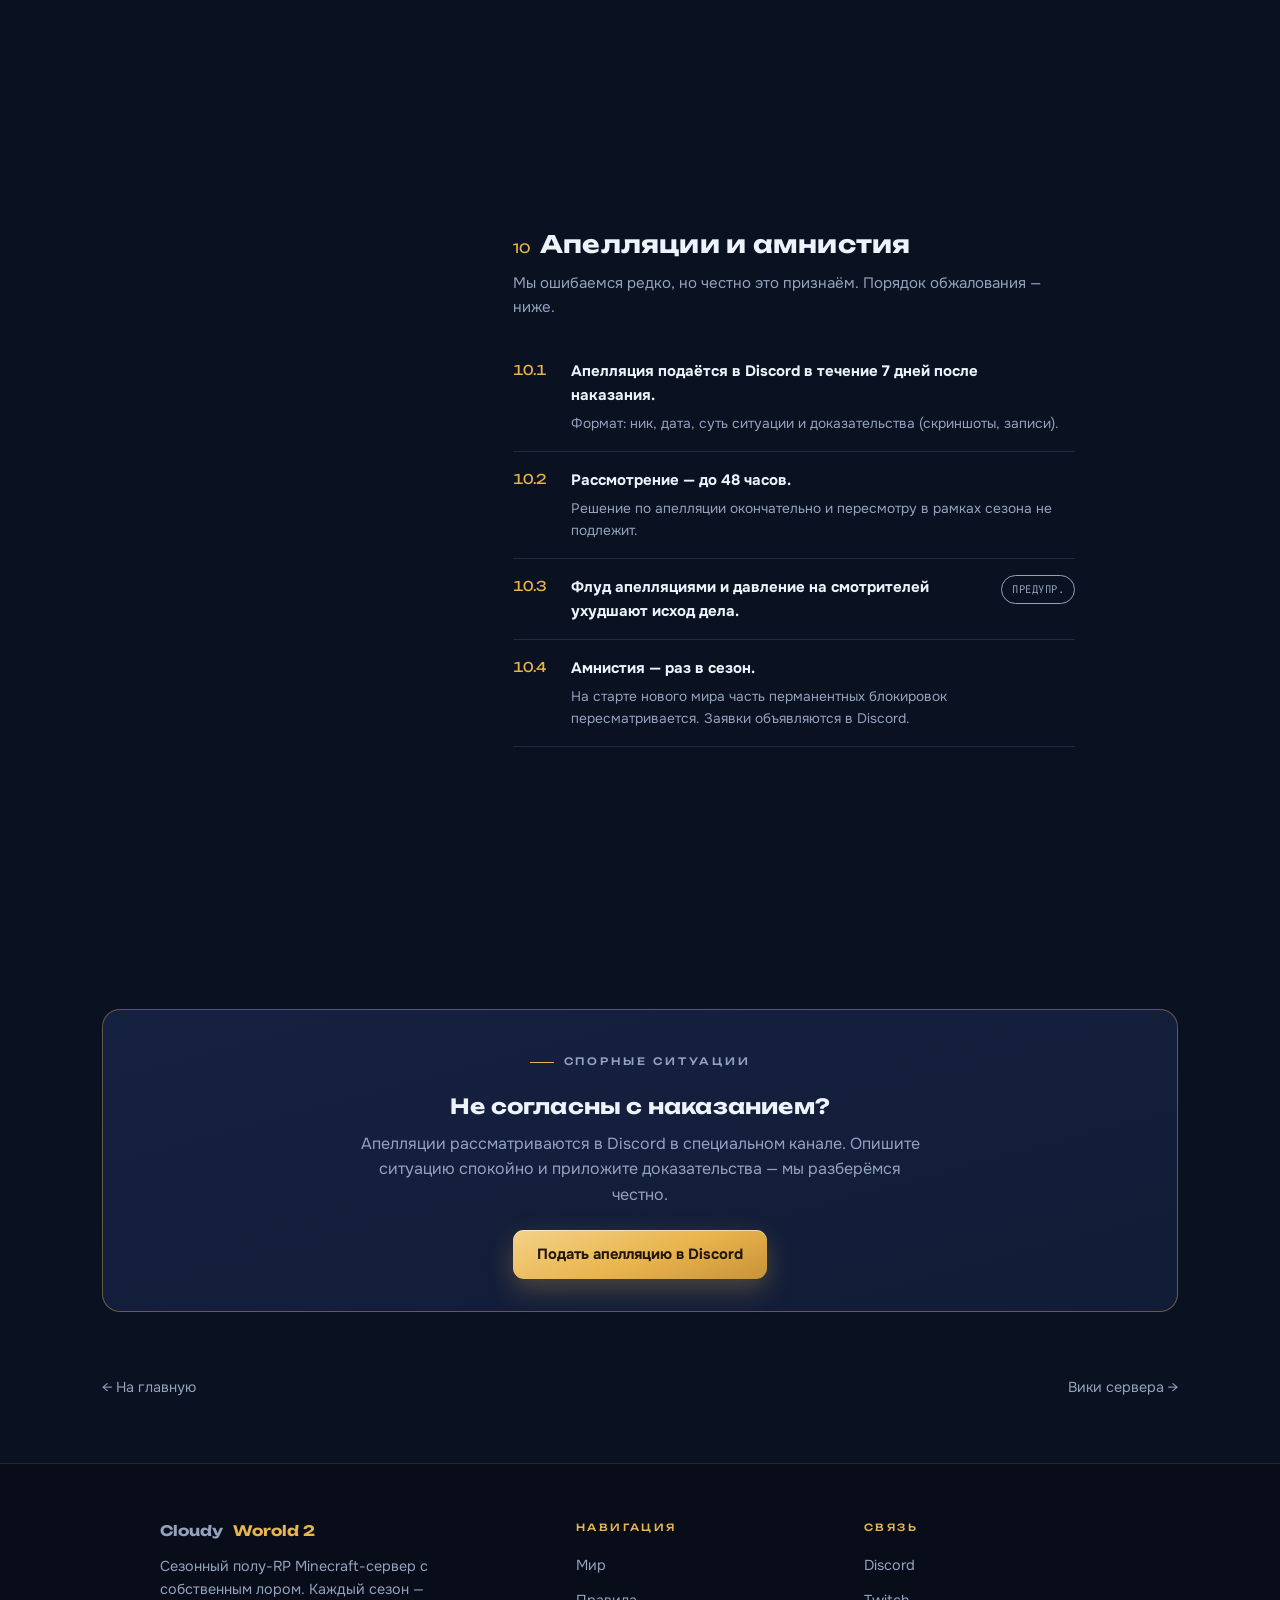
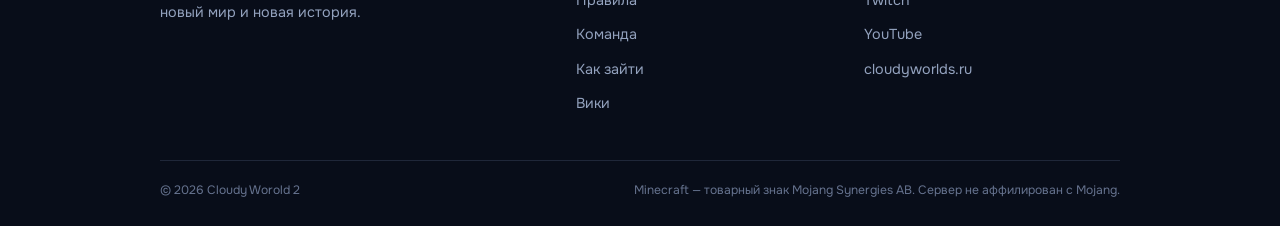
==== commit 903a67d8: "Add wiki page (wiki.html): server info, FAQ, commands, plugins, mods list, brewing recipes, day-one " ====
--- a/rules.html
+++ b/rules.html
@@ -90,6 +90,7 @@
     <li><a href="rules.html">Правила</a></li>
     <li><a href="index.html#crew">Команда</a></li>
     <li><a href="index.html#join">Как зайти</a></li>
+    <li><a href="wiki.html">Вики</a></li>
   </ul></nav>
   <a class="btn small" href="https://discord.gg/DKUdvZEhP" target="_blank" rel="noopener">Discord</a>
 </header>
@@ -277,7 +278,7 @@
 
   <nav class="docnav">
     <a href="index.html">&larr; На главную</a>
-    <a class="next" href="https://cloudyworlds.ru/wiki" target="_blank" rel="noopener">Вики сервера &rarr;</a>
+    <a class="next" href="wiki.html">Вики сервера &rarr;</a>
   </nav>
 </main>
 
@@ -294,6 +295,7 @@
         <li><a href="rules.html">Правила</a></li>
         <li><a href="index.html#crew">Команда</a></li>
         <li><a href="index.html#join">Как зайти</a></li>
+    <li><a href="wiki.html">Вики</a></li>
       </ul>
     </div>
     <div>
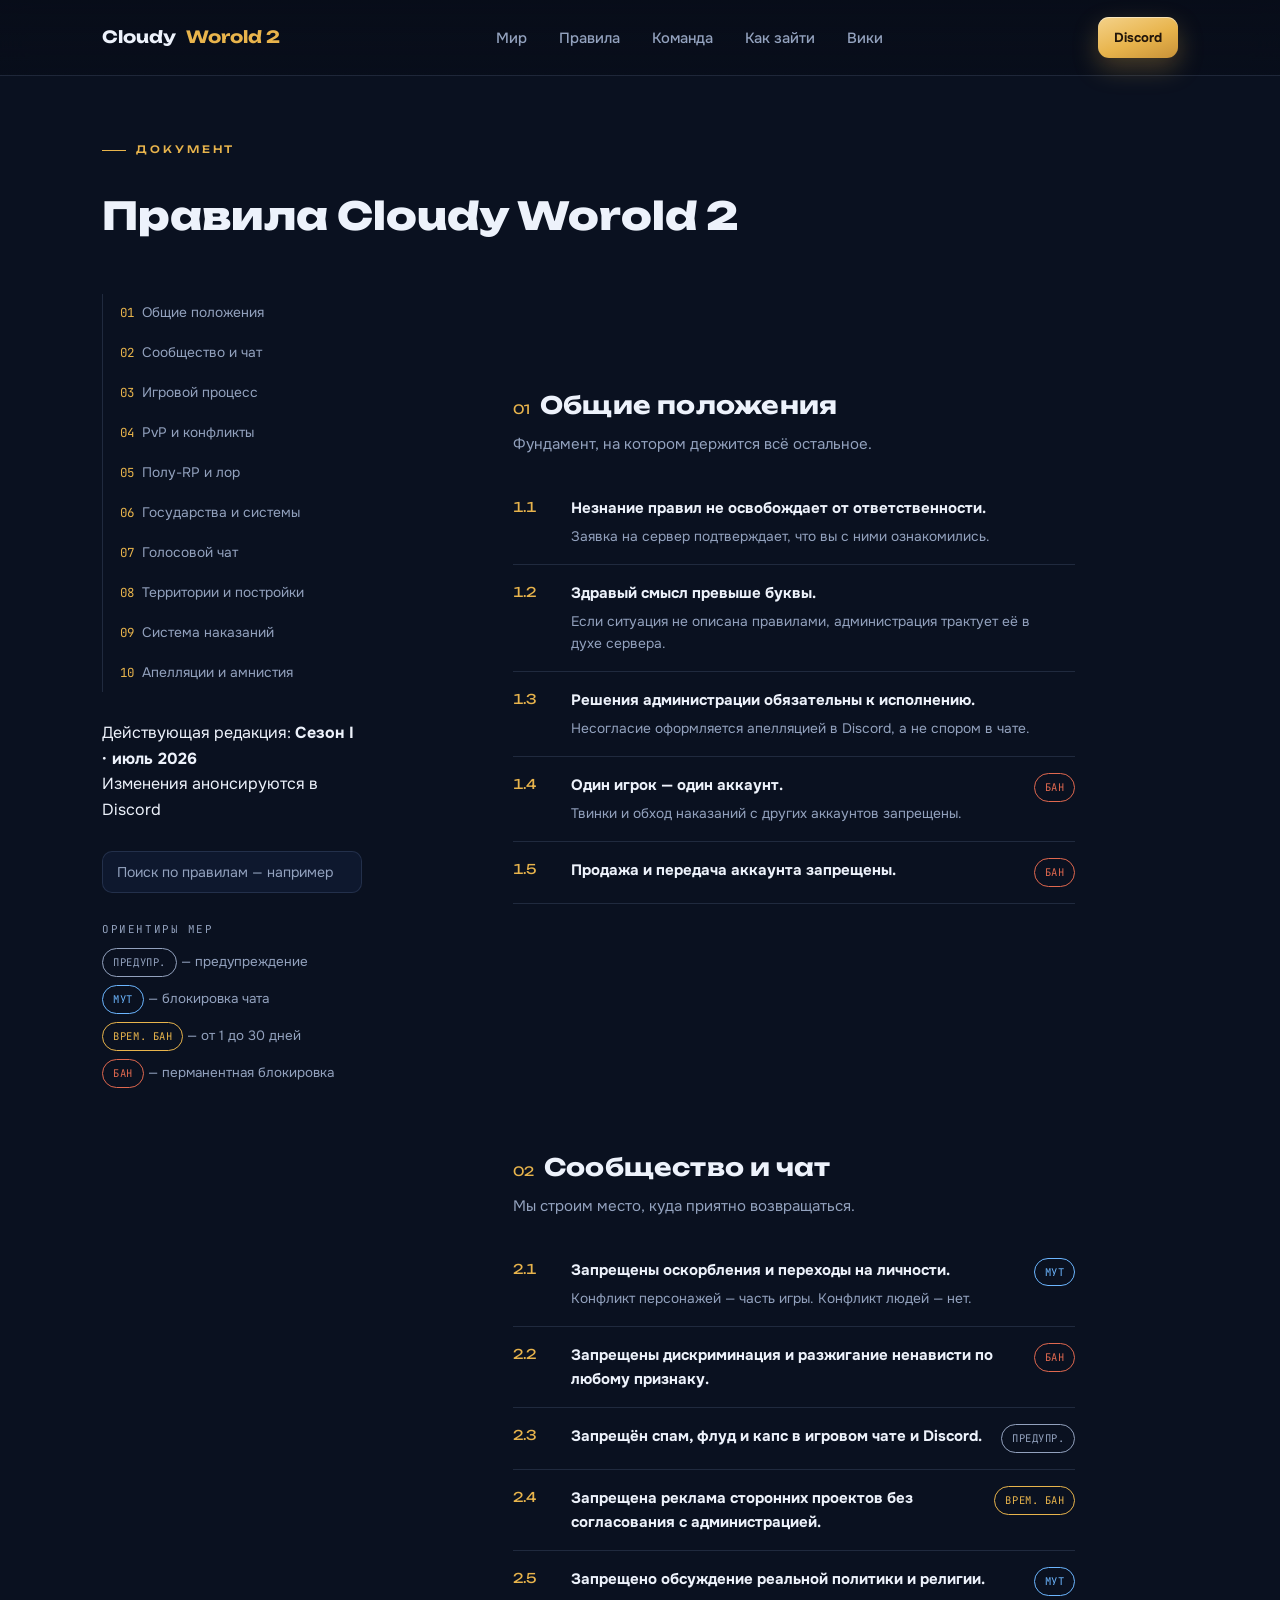
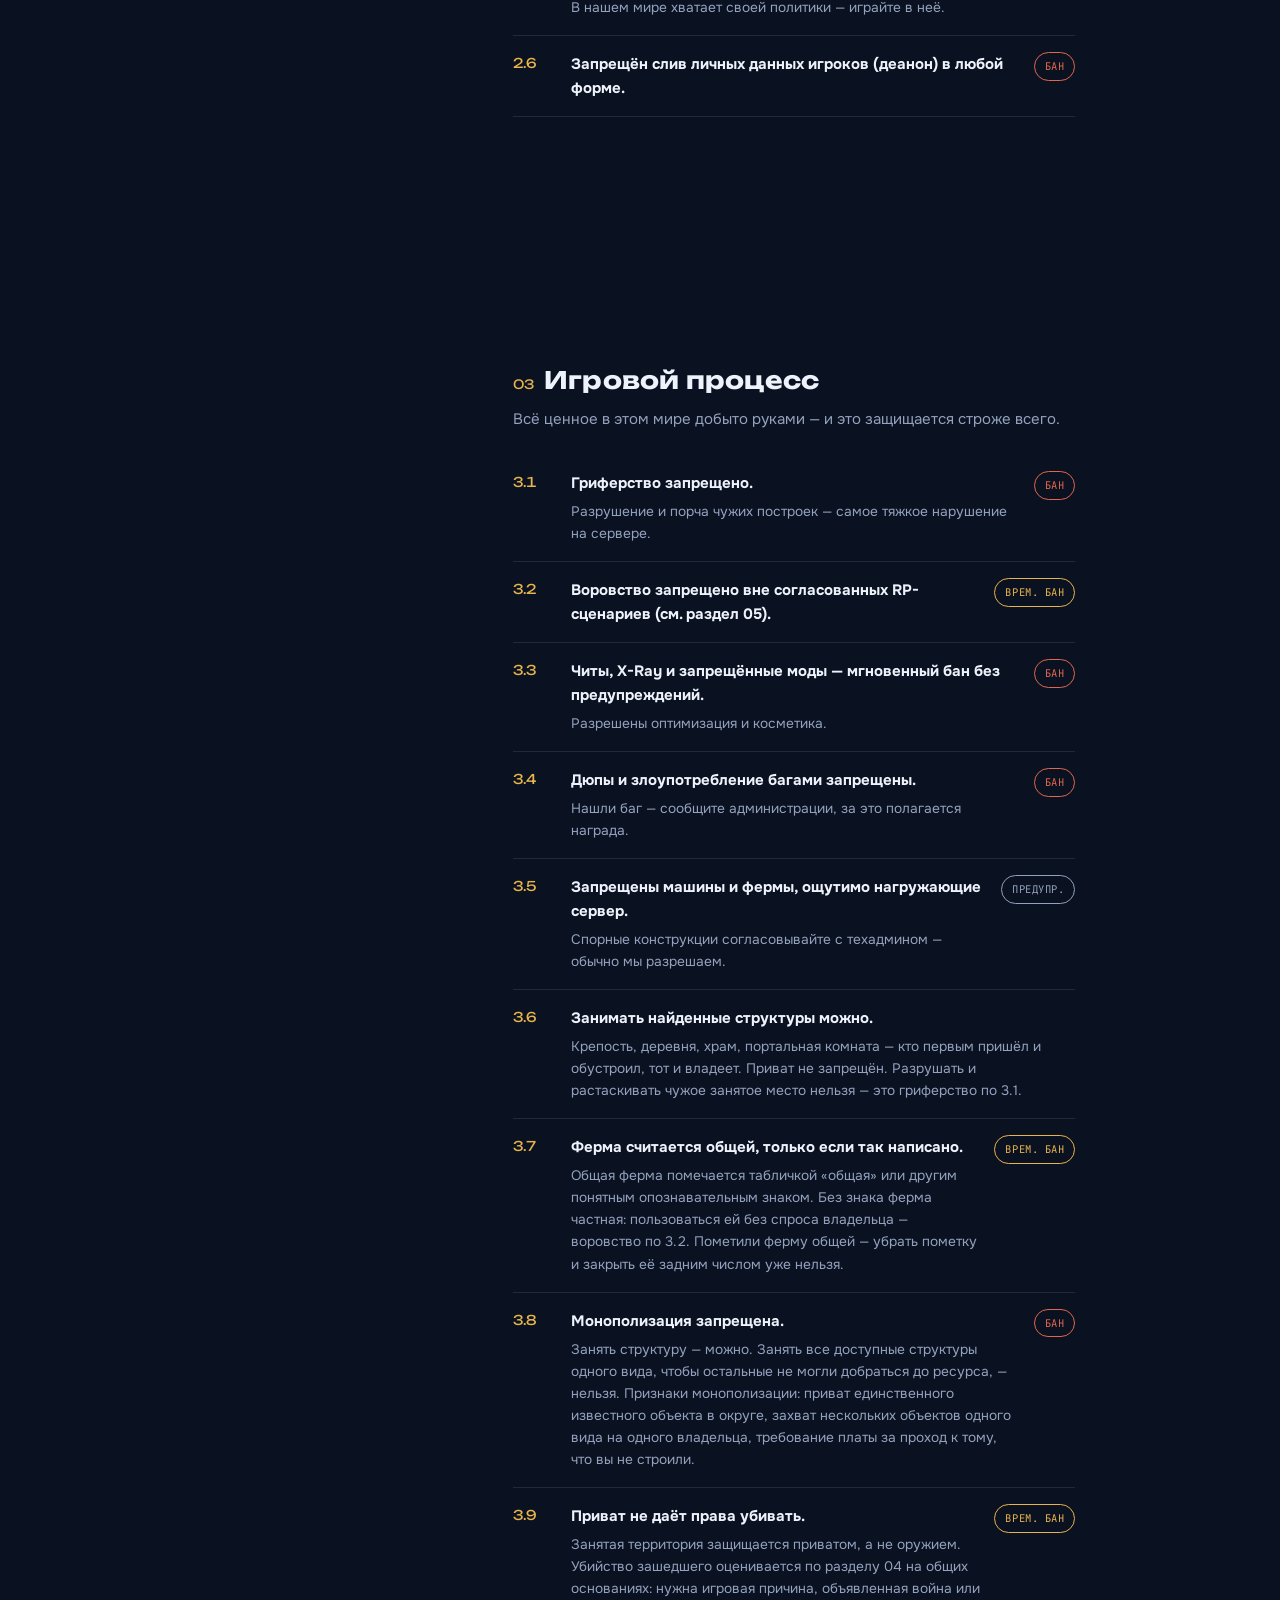
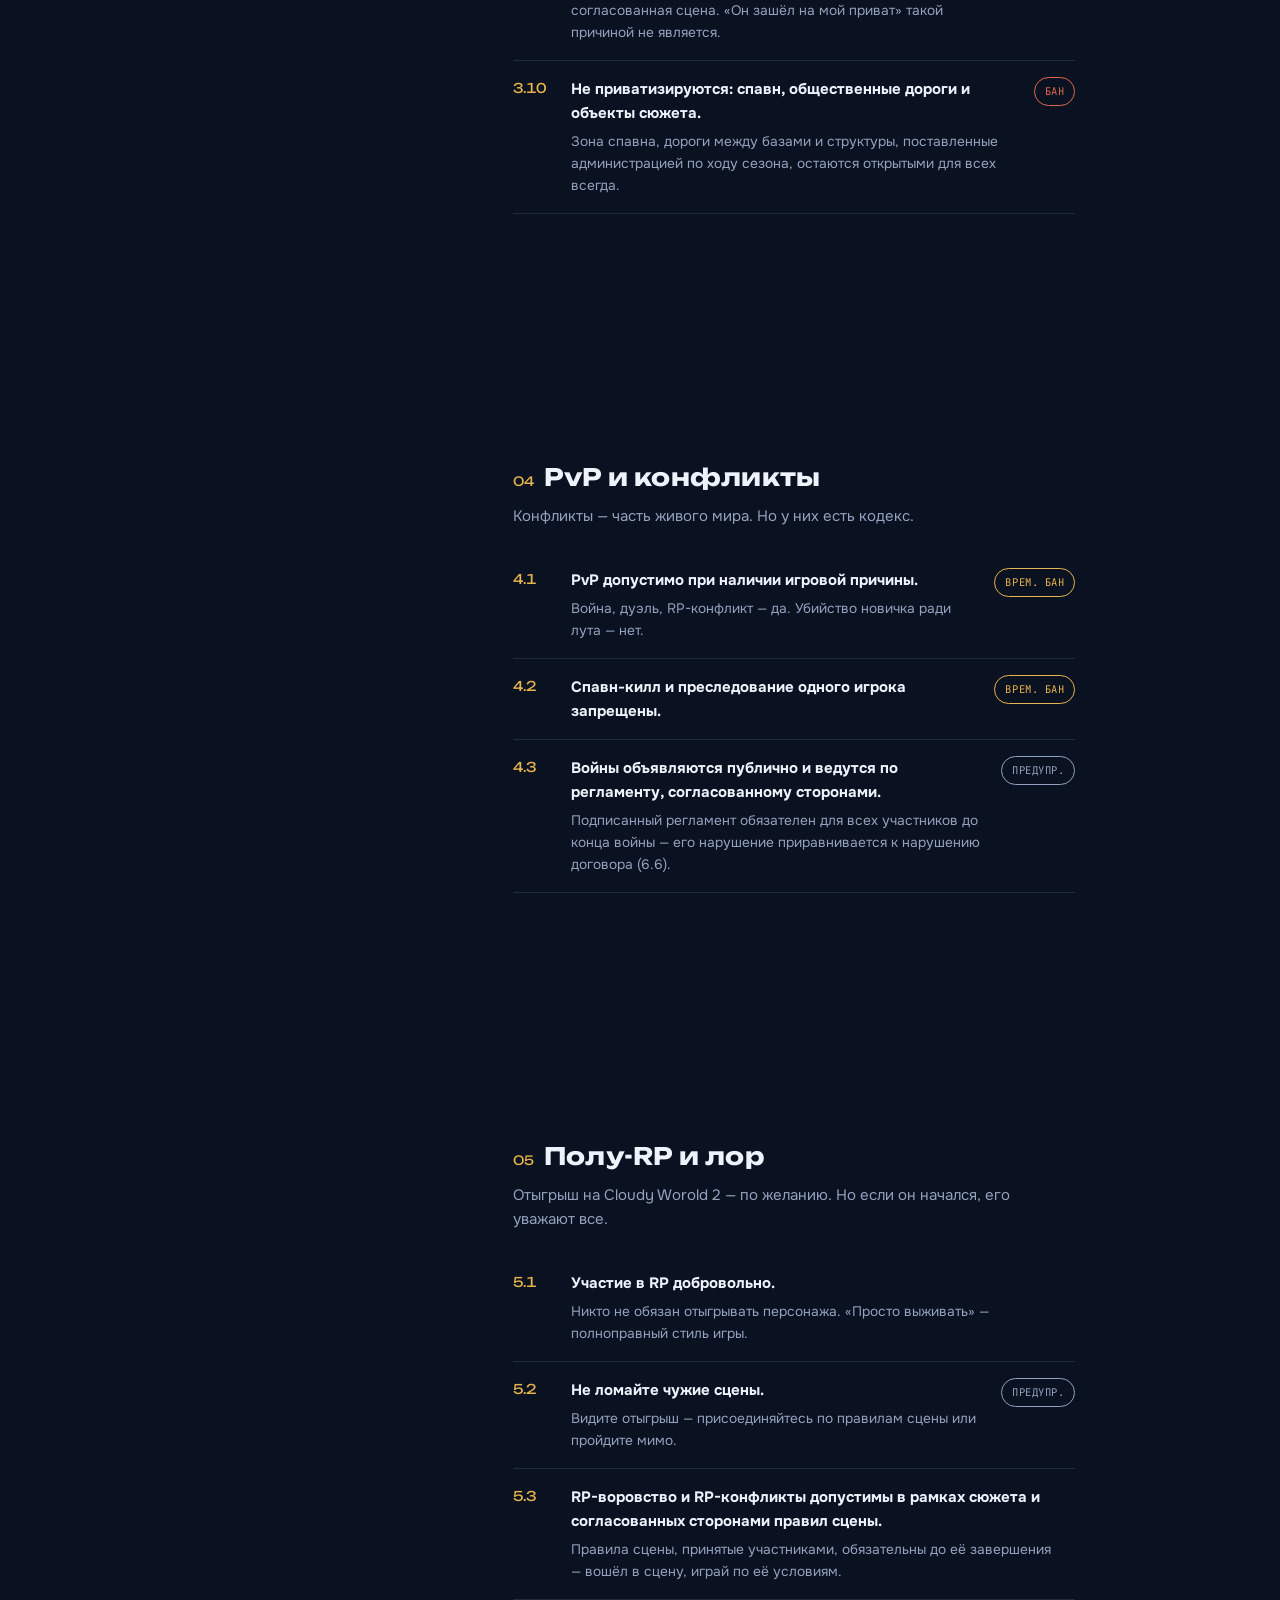
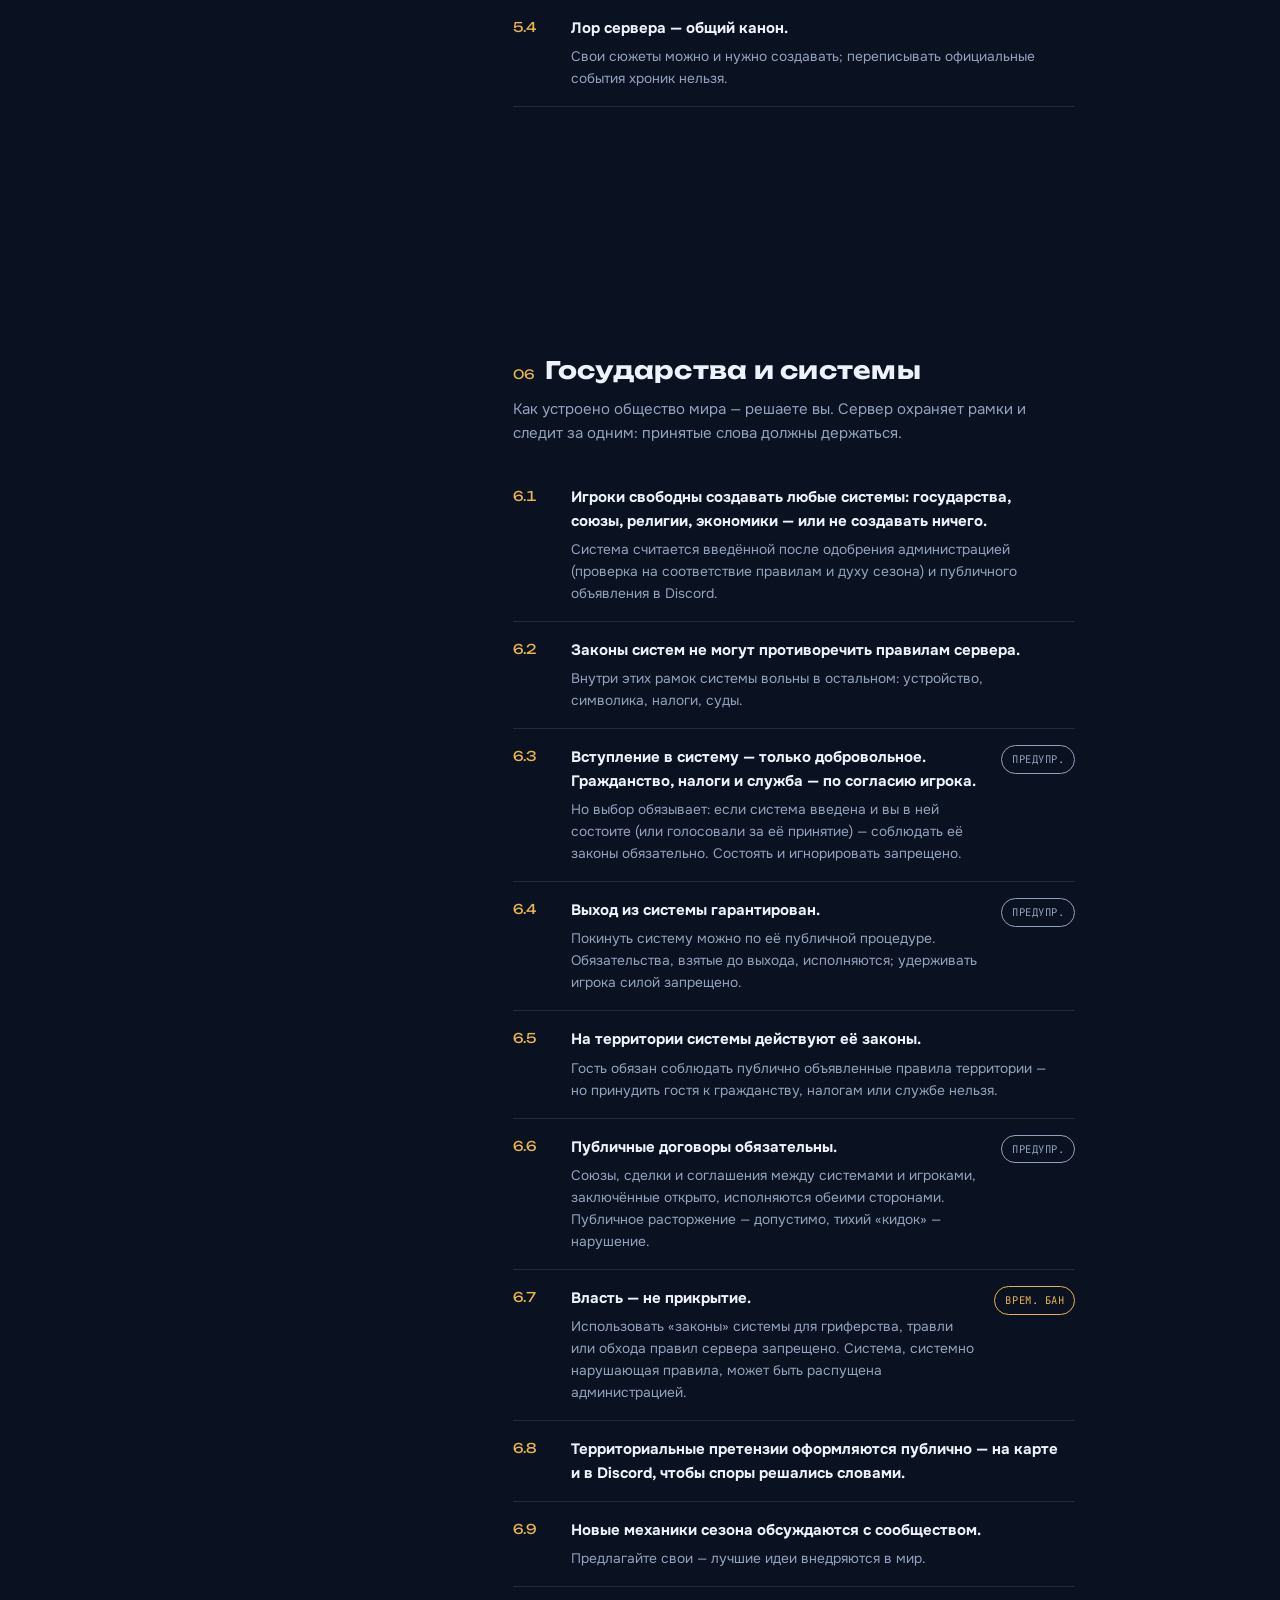
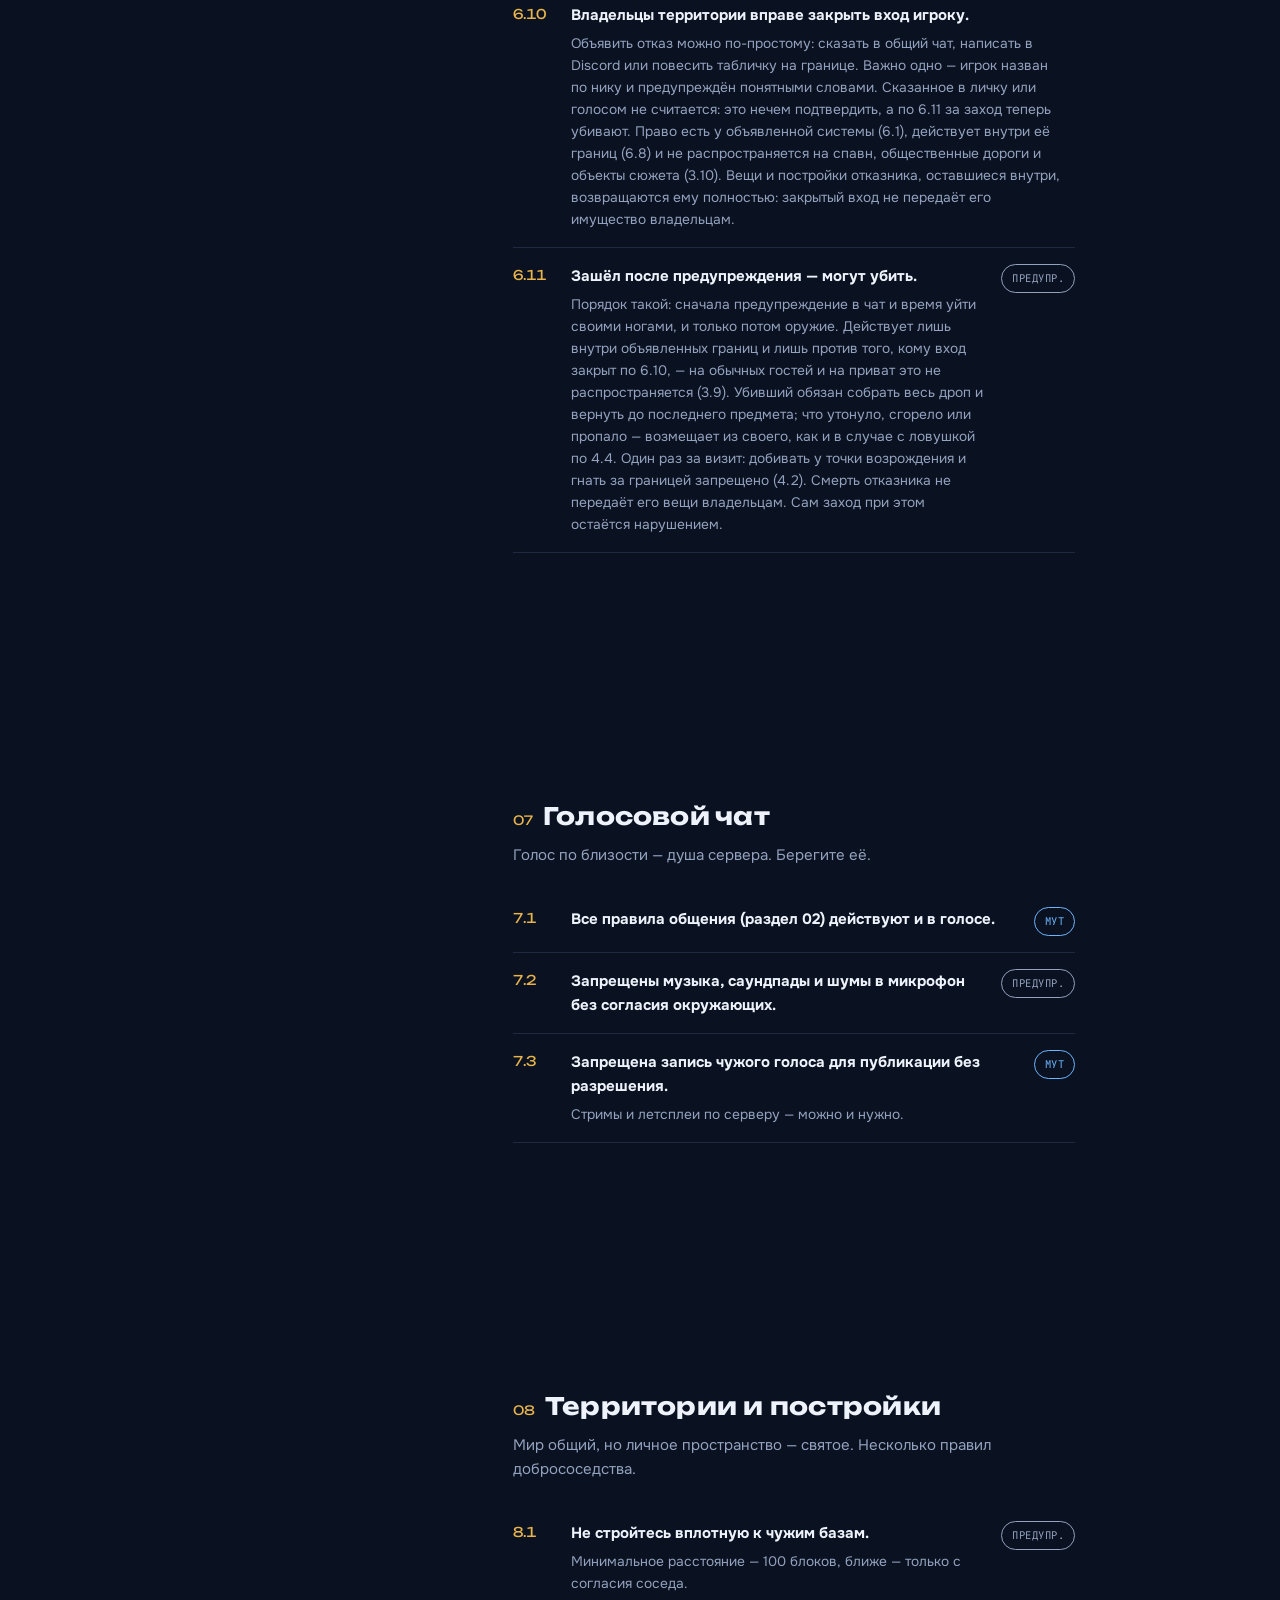
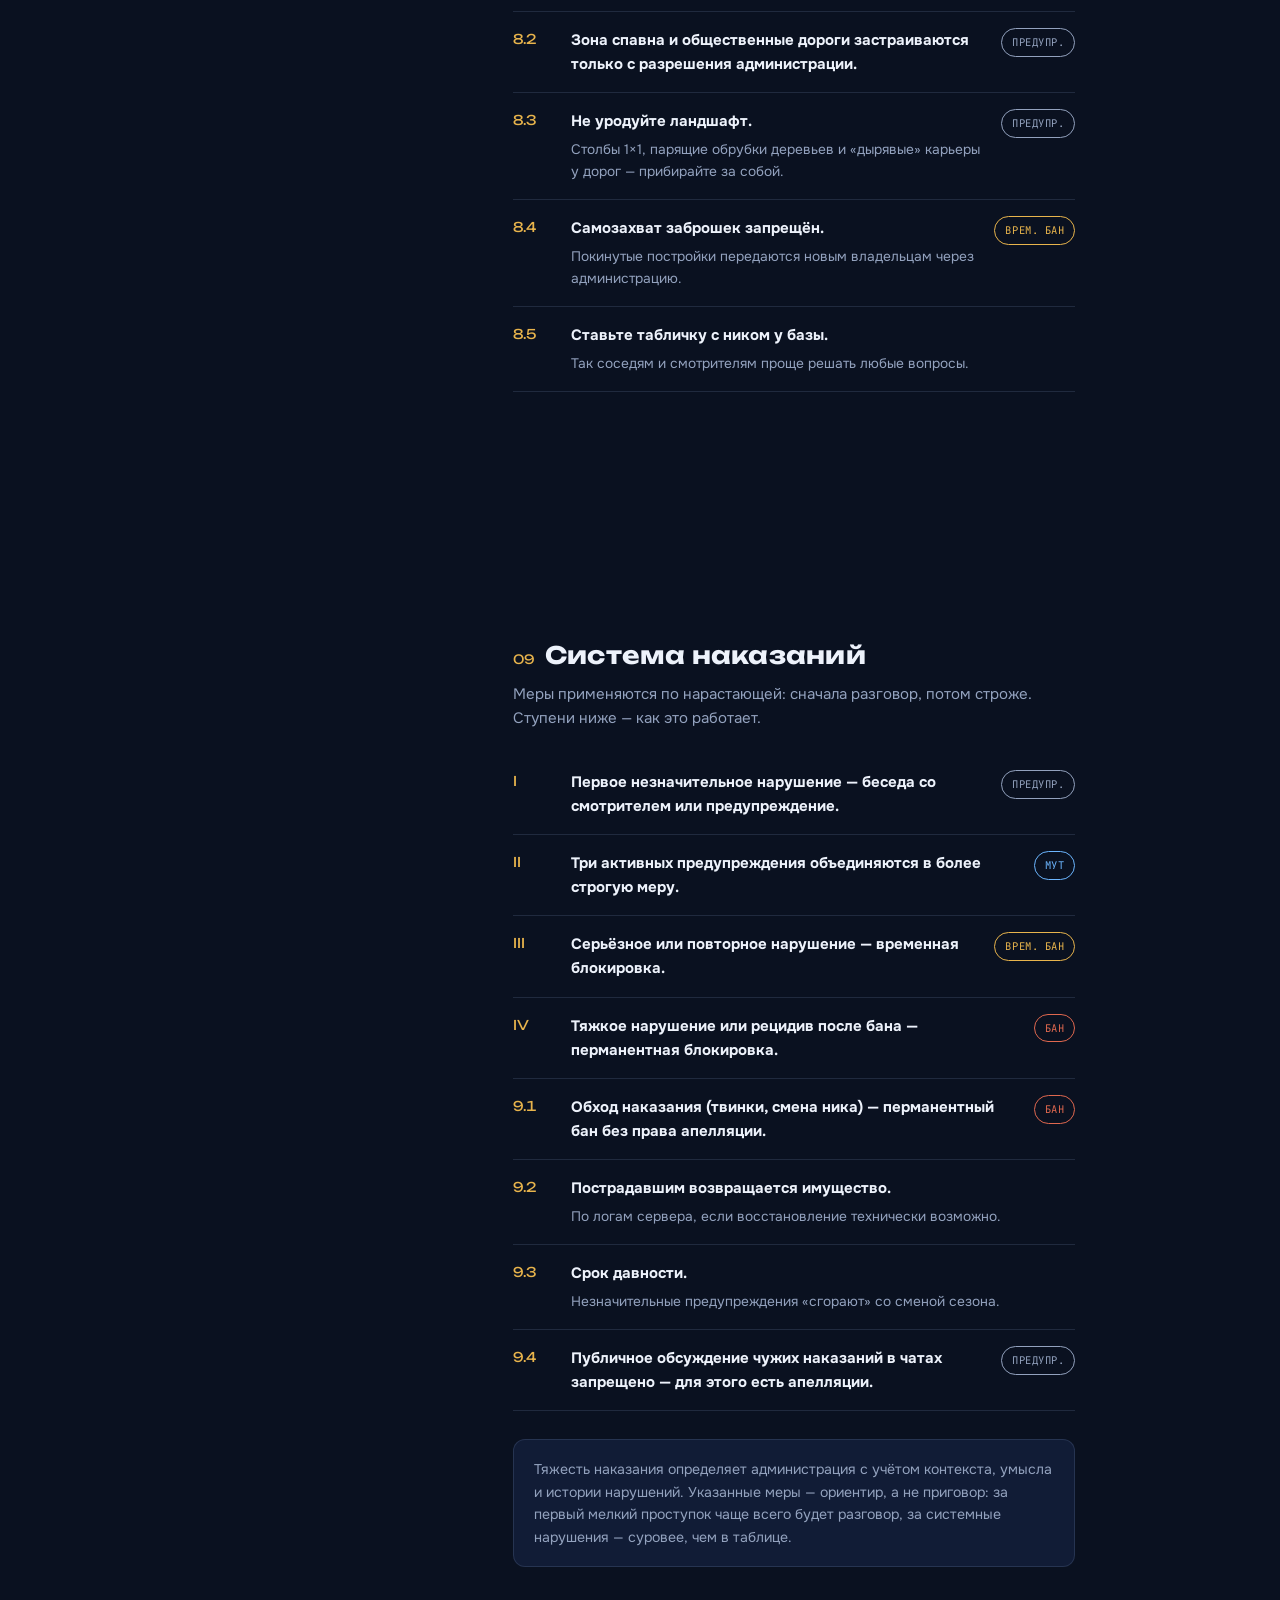
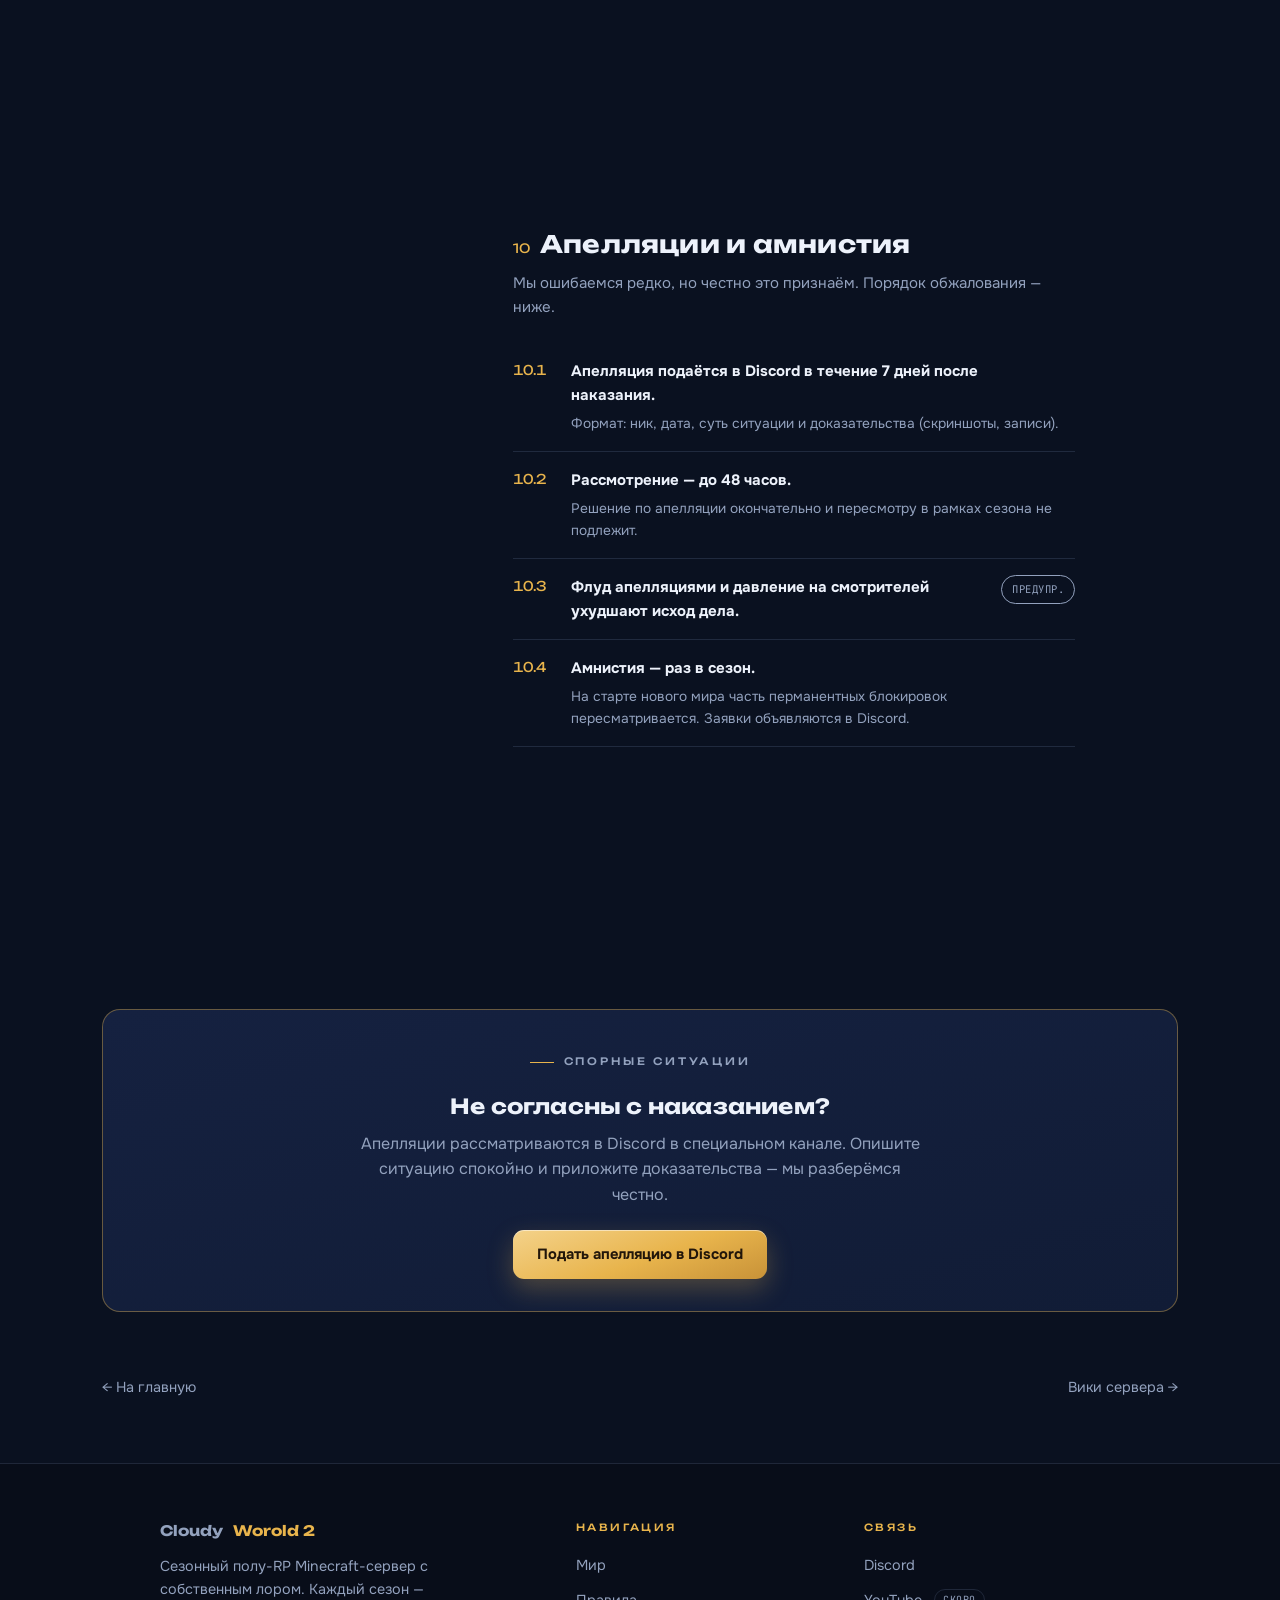
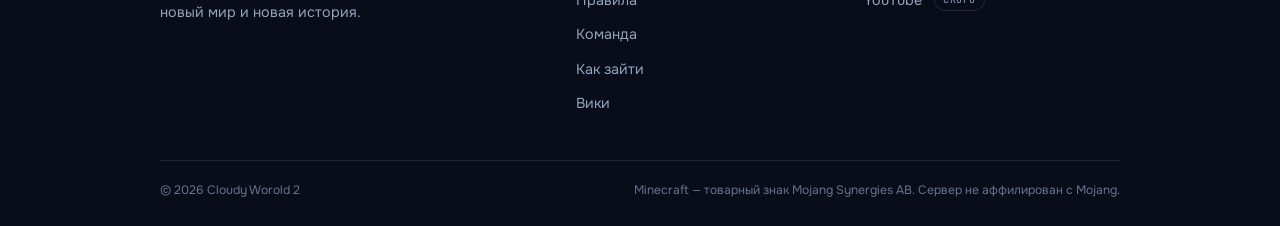
==== commit 10252baf: "Footer: remove Twitch and cloudyworlds.ru links, mark YouTube as coming soon" ====
--- a/rules.html
+++ b/rules.html
@@ -302,9 +302,7 @@
       <h4>Связь</h4>
       <ul>
         <li><a href="https://discord.gg/DKUdvZEhP" target="_blank" rel="noopener">Discord</a></li>
-        <li><a href="https://www.twitch.tv/subertoples" target="_blank" rel="noopener">Twitch</a></li>
-        <li><a href="https://www.youtube.com/@thedavka8776" target="_blank" rel="noopener">YouTube</a></li>
-        <li><a href="https://cloudyworlds.ru/" target="_blank" rel="noopener">cloudyworlds.ru</a></li>
+        <li><a href="https://www.youtube.com/@thedavka8776" target="_blank" rel="noopener">YouTube</a> <span class="tag-soon">Скоро</span></li>
       </ul>
     </div>
   </div>
--- a/assets/base.css
+++ b/assets/base.css
@@ -85,6 +85,9 @@
 .foot ul{list-style:none;display:grid;gap:9px;margin:0;padding:0}
 .foot a{text-decoration:none;font-size:.9rem;color:var(--sub);transition:color .2s}
 .foot a:hover{color:var(--text)}
+.tag-soon{display:inline-block;font-family:'JetBrains Mono',monospace;font-size:.62rem;
+  letter-spacing:.06em;text-transform:uppercase;color:var(--sub);border:1px solid var(--line);
+  border-radius:100px;padding:2px 8px;margin-left:8px;vertical-align:middle}
 .foot-bottom{max-width:960px;margin:44px auto 0;border-top:1px solid var(--line);
   padding:20px 0 26px;display:flex;justify-content:space-between;gap:12px;flex-wrap:wrap;
   font-size:.76rem;color:#66738F}
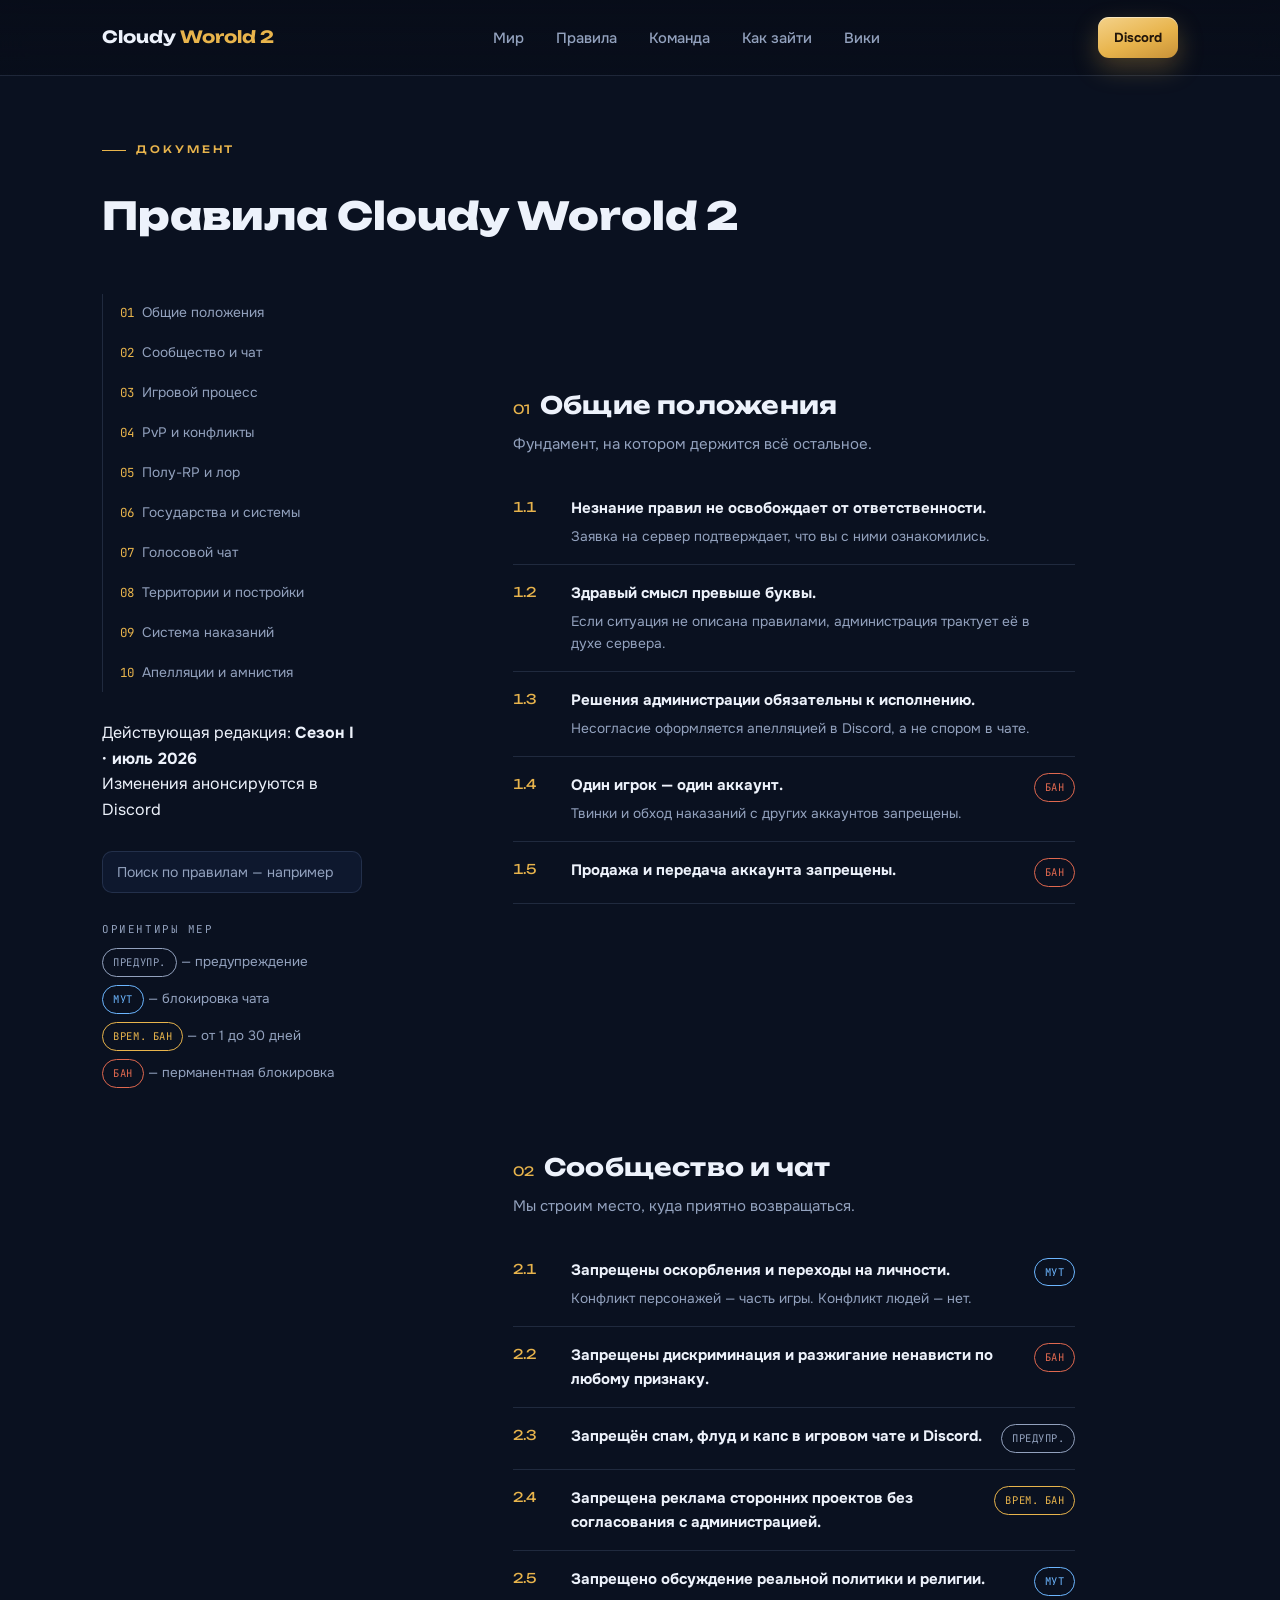
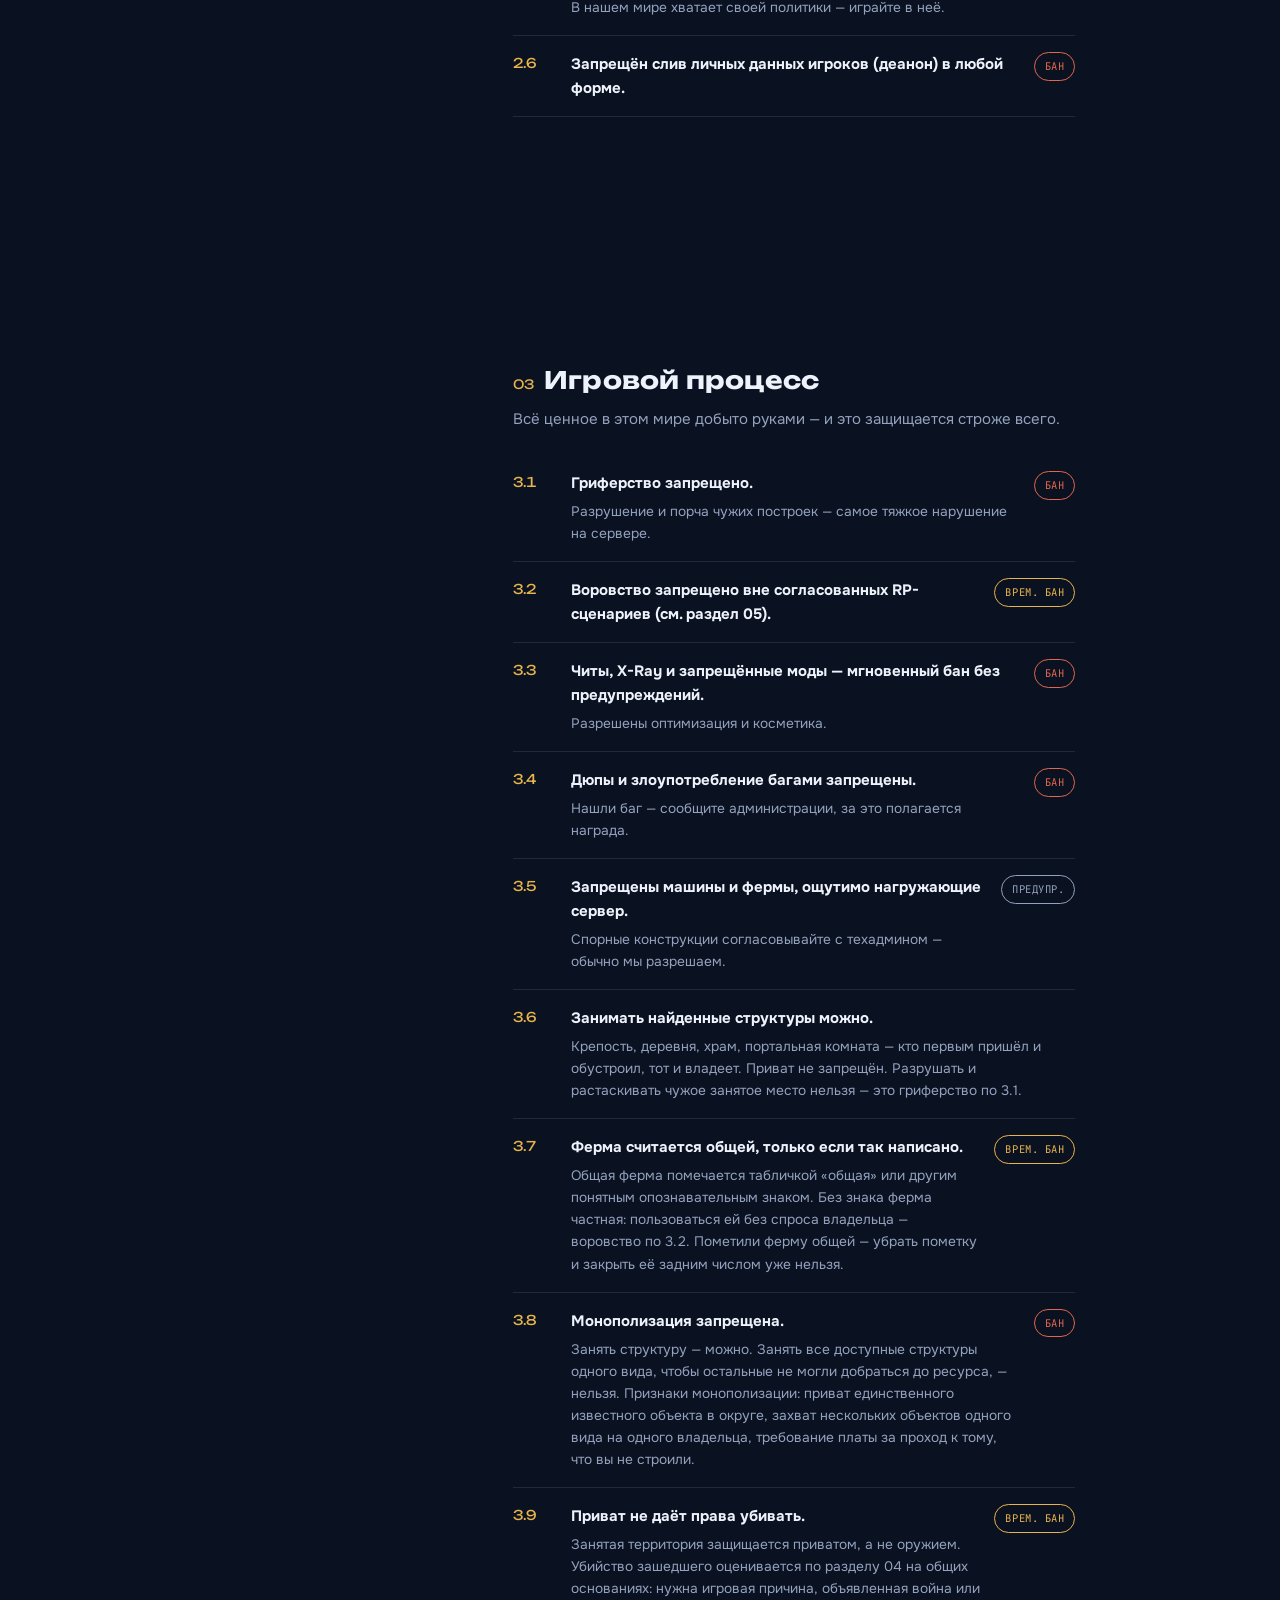
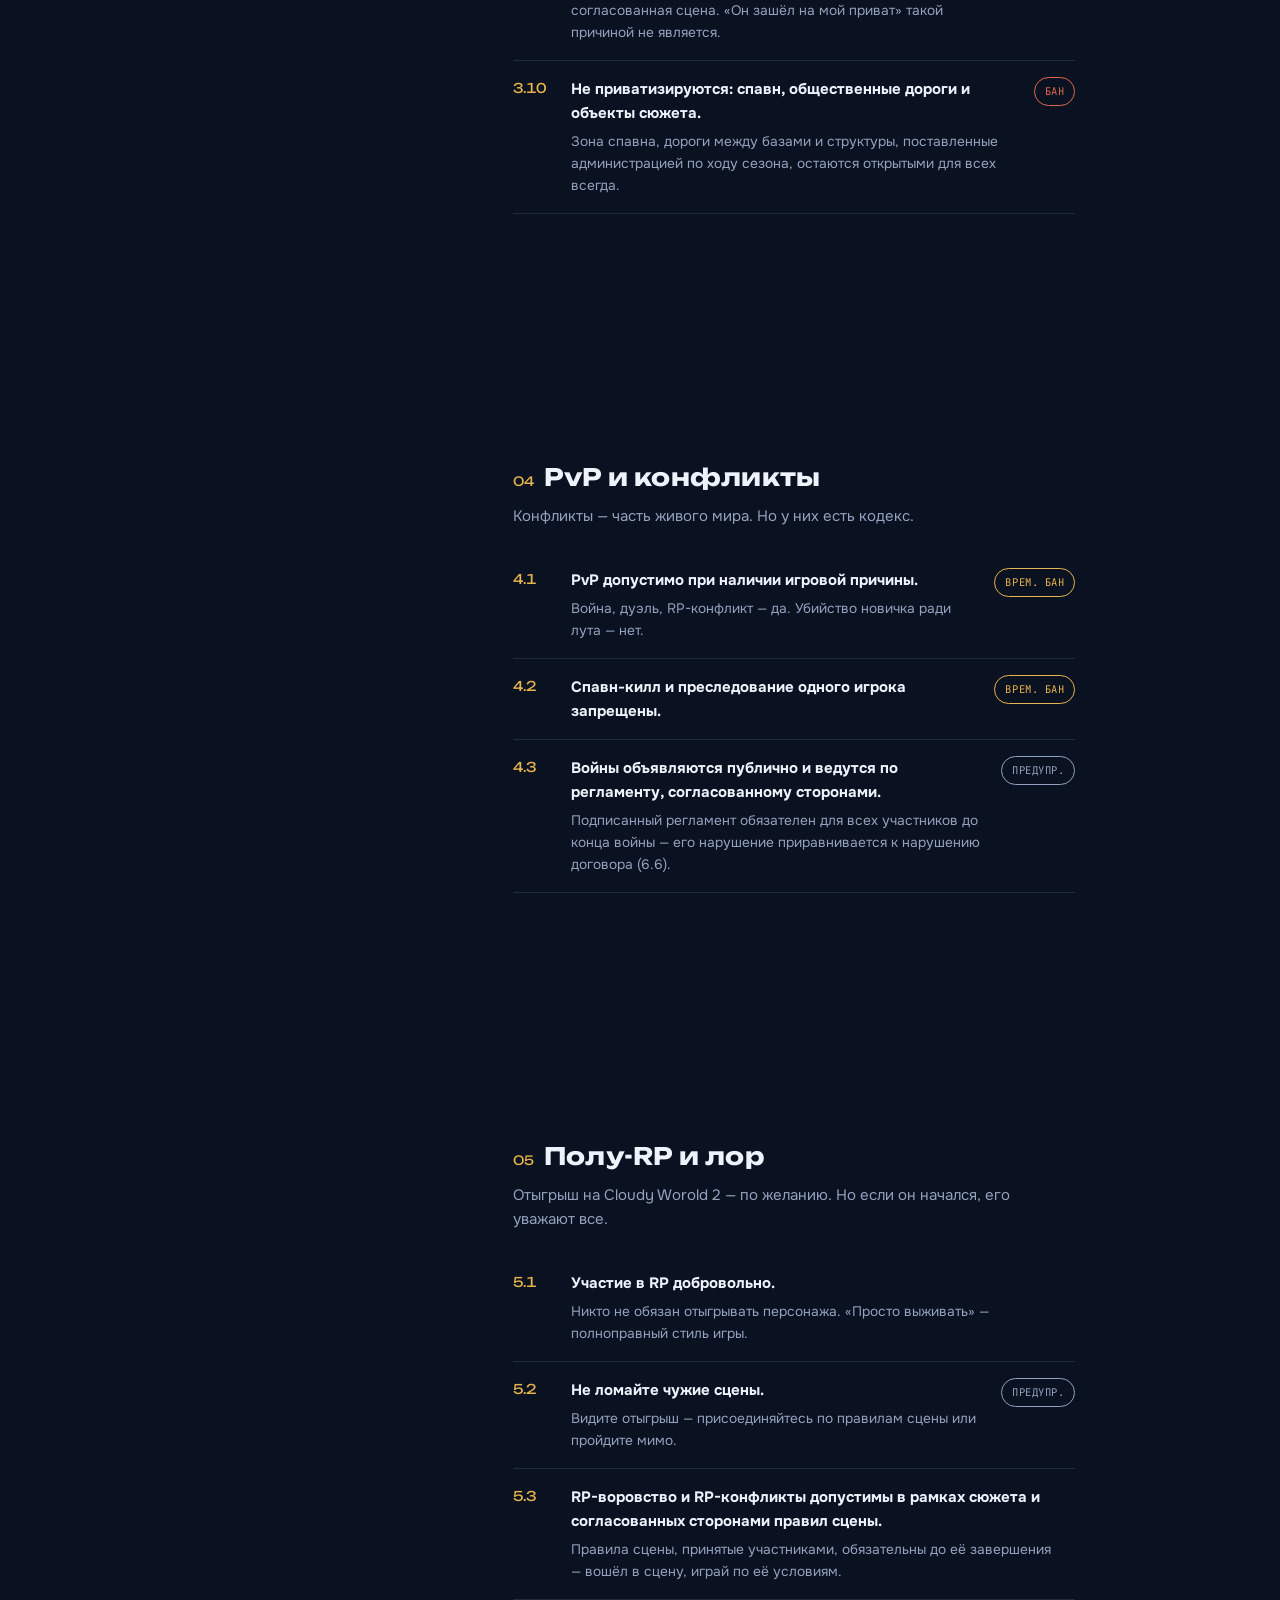
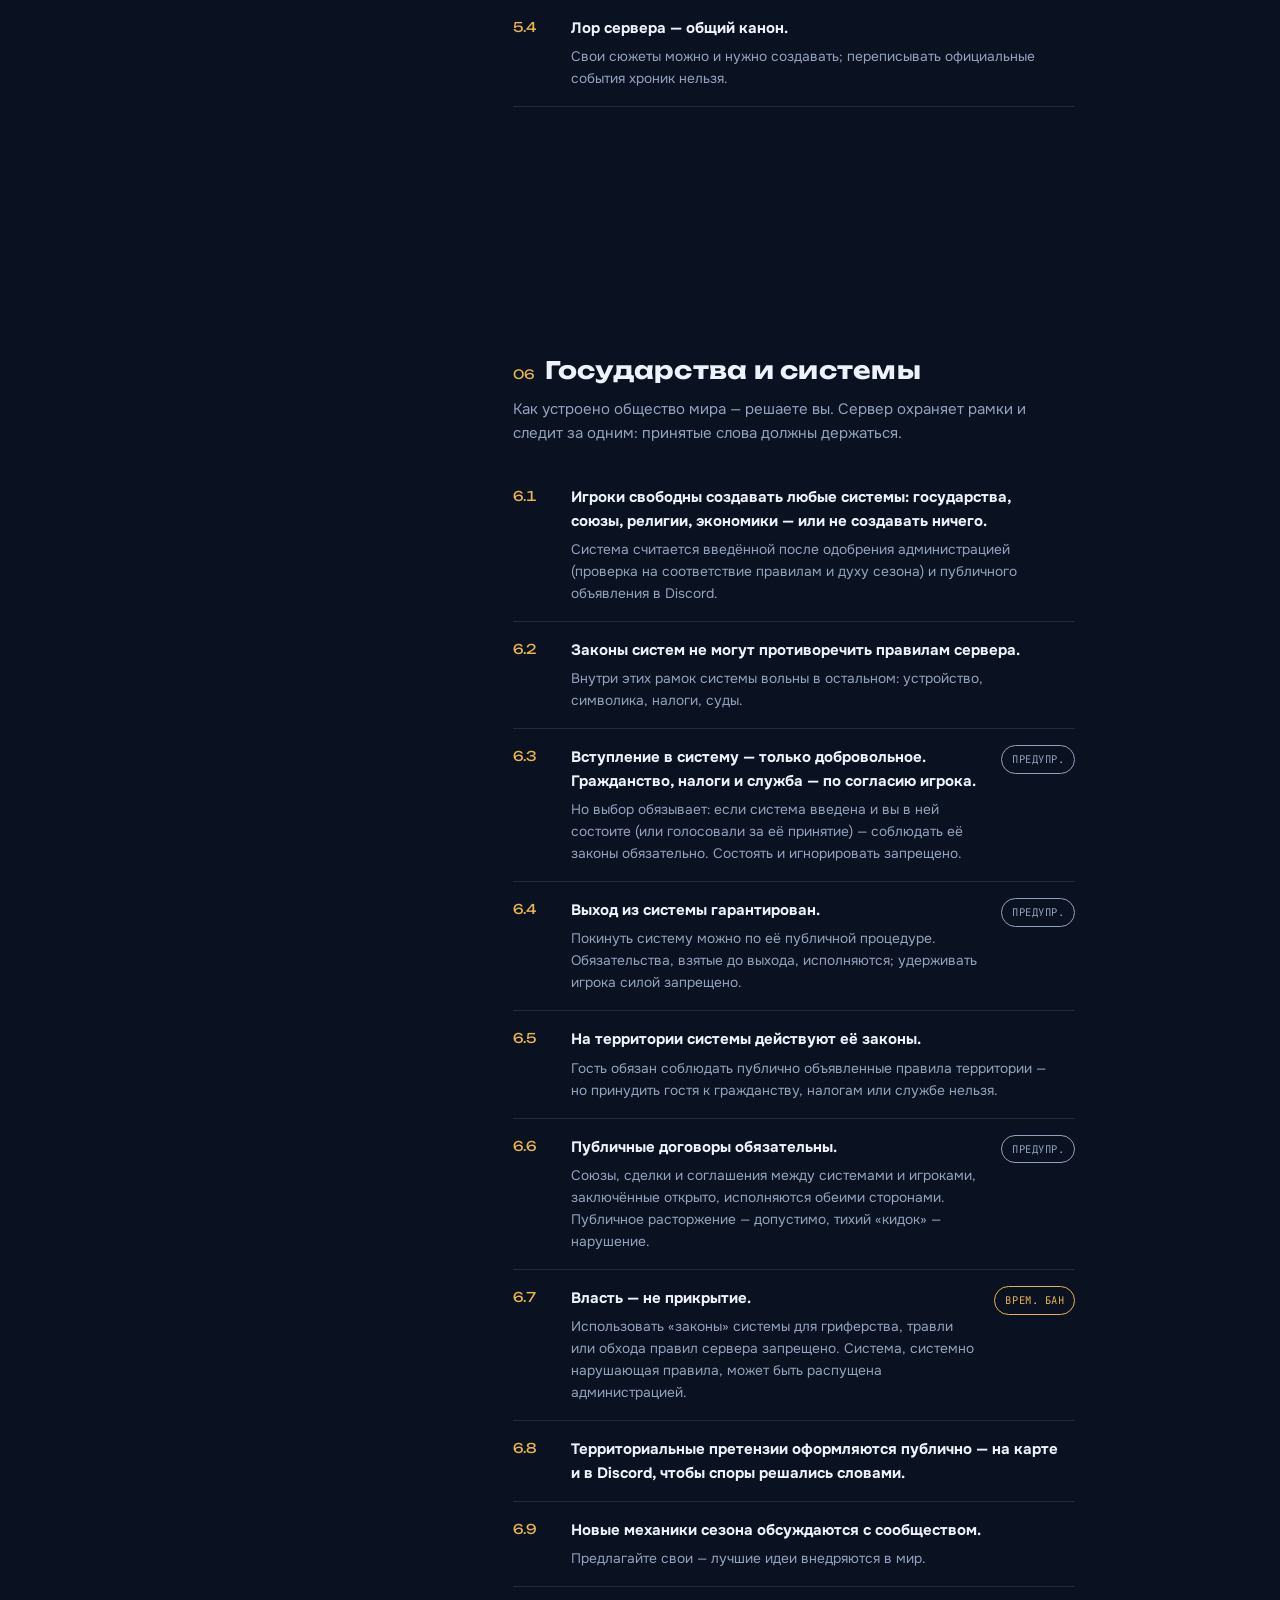
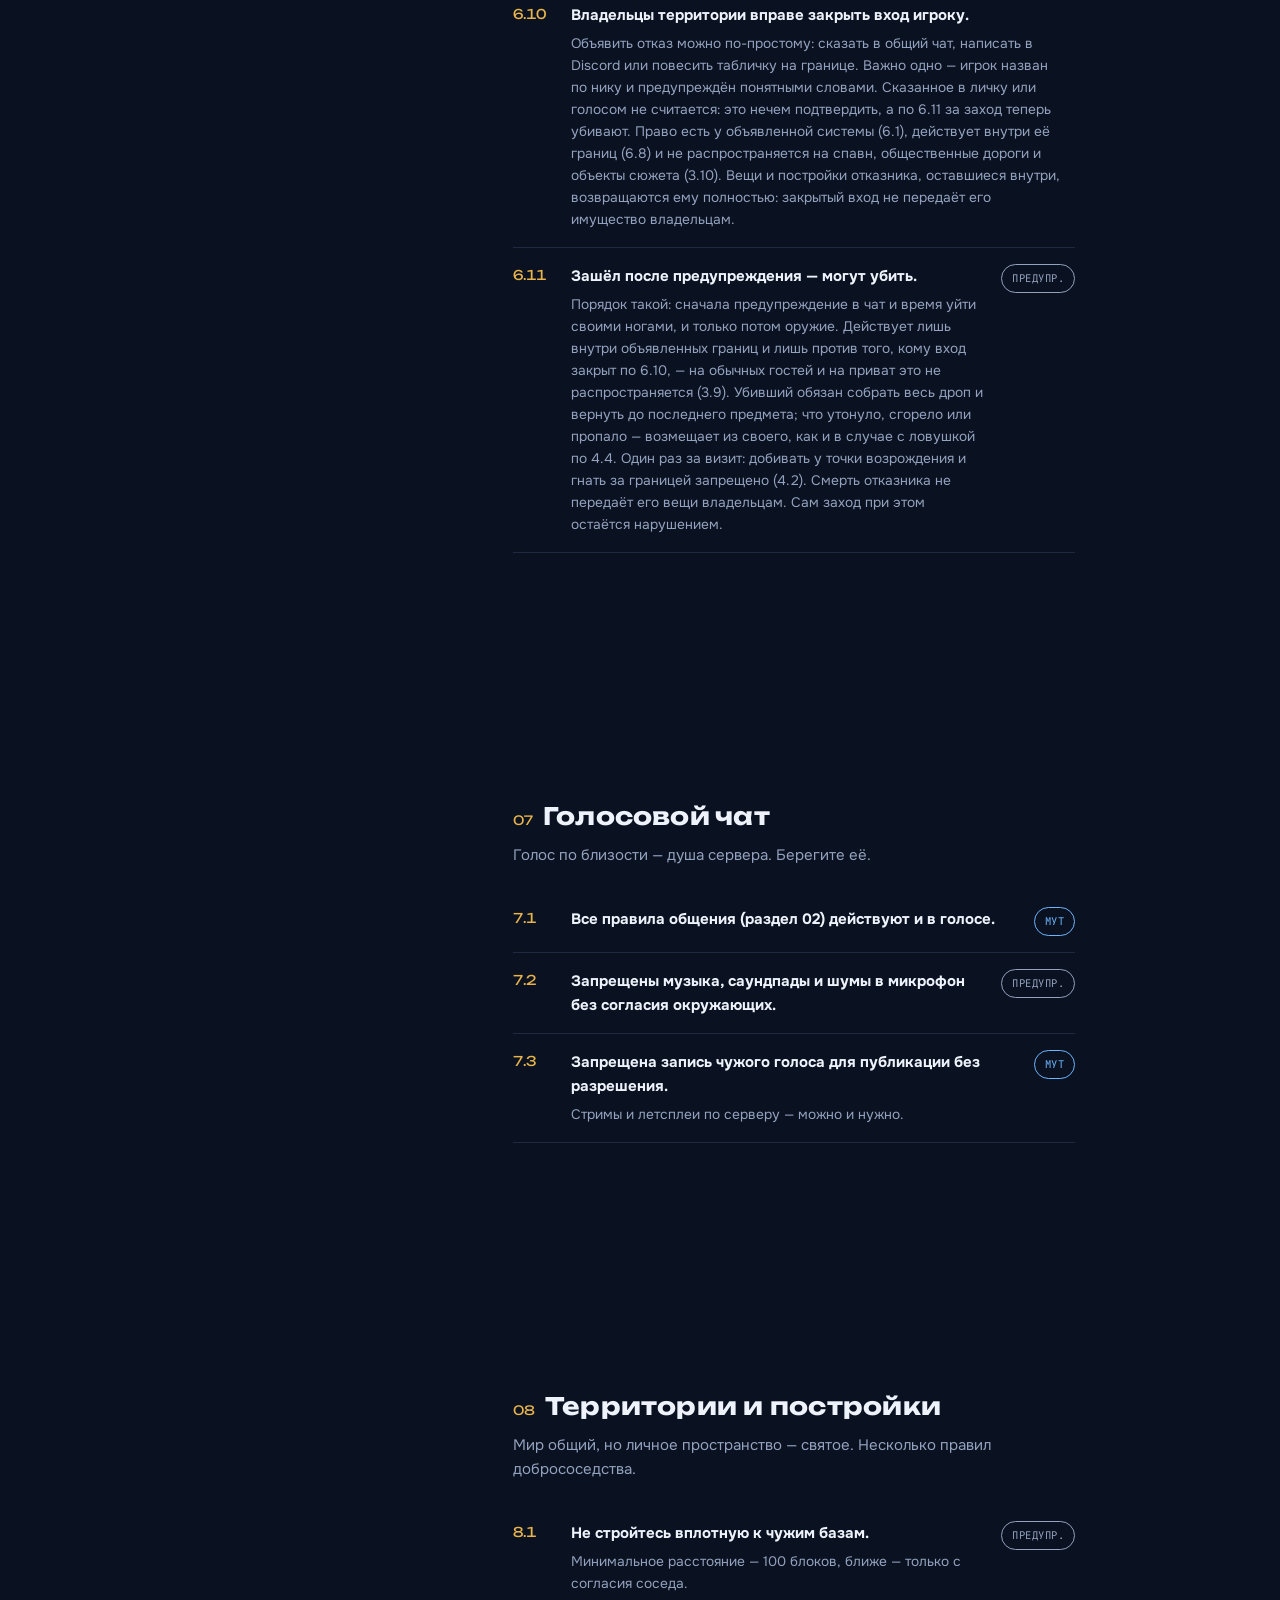
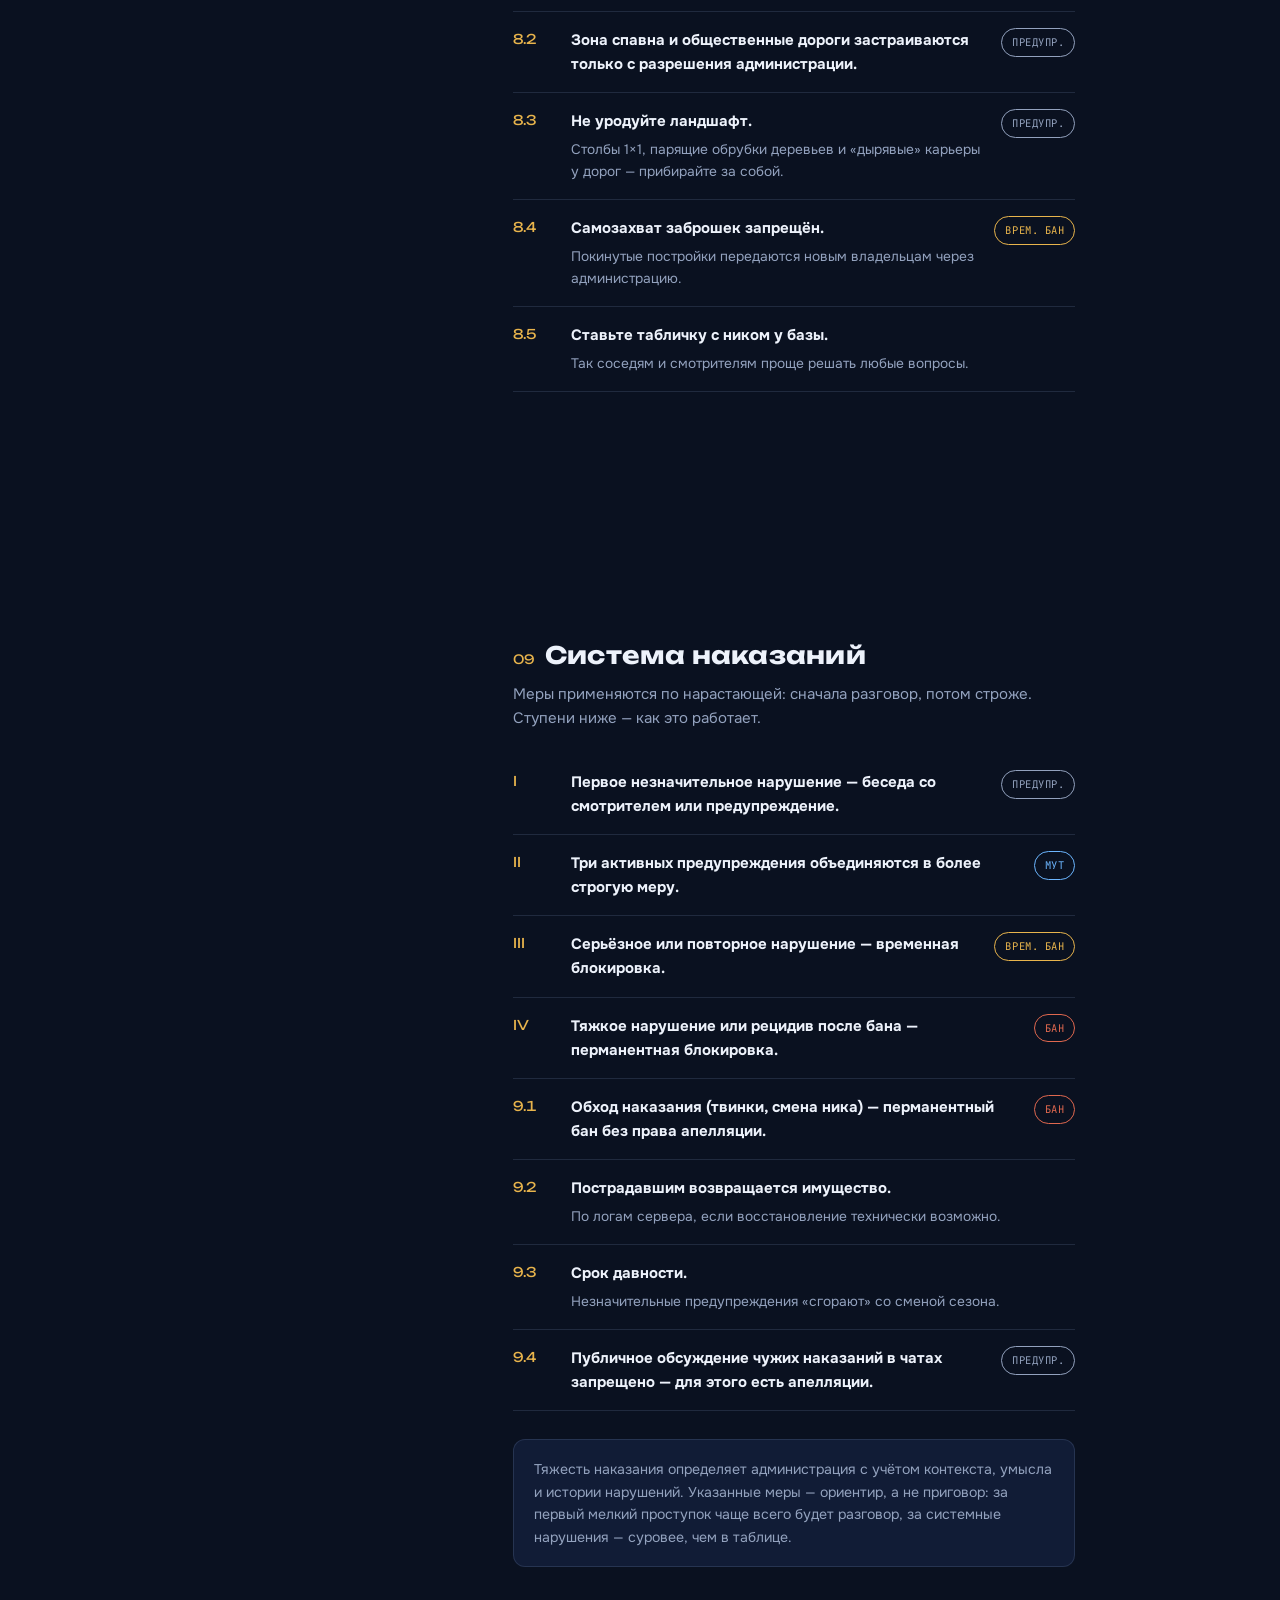
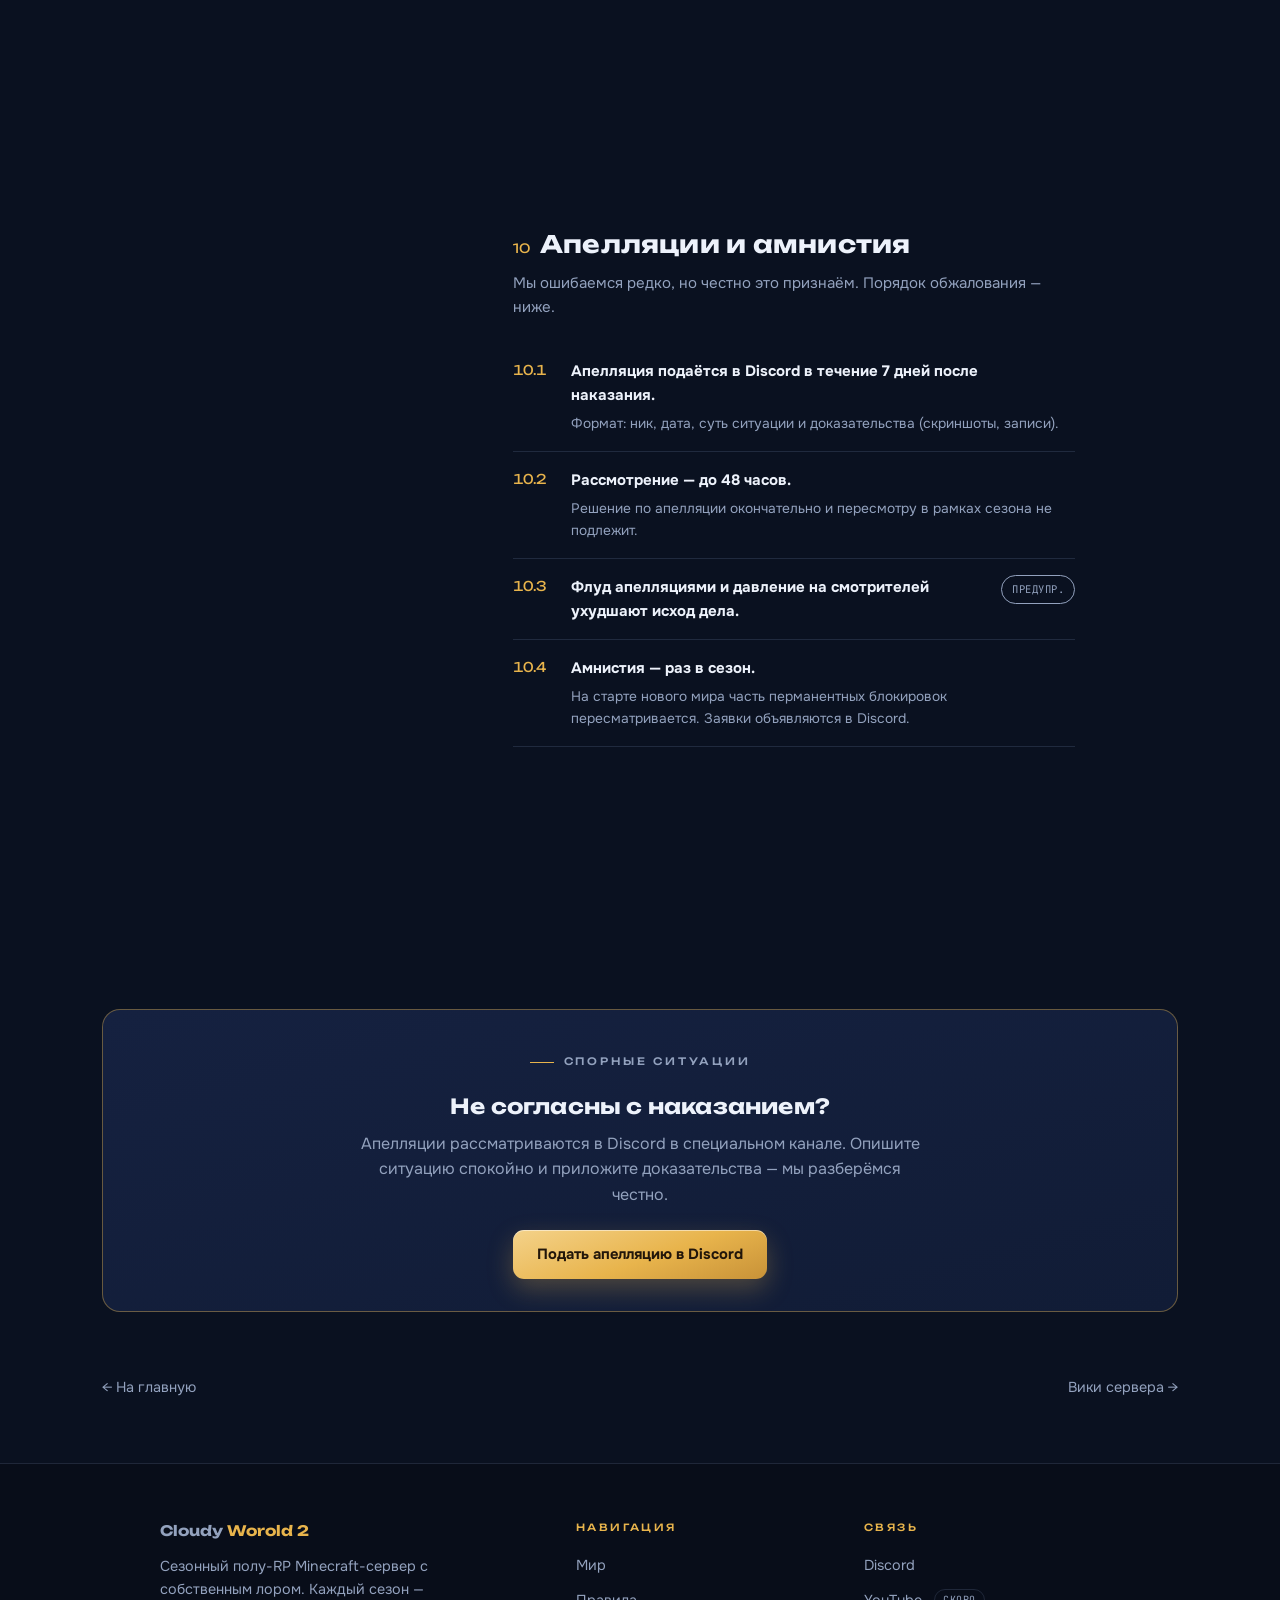
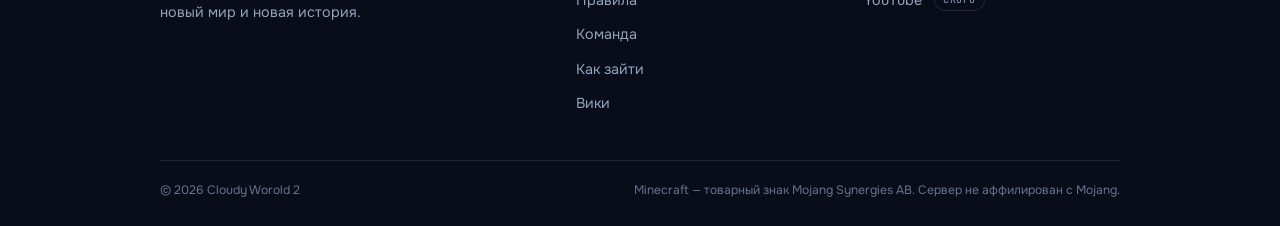
==== commit 678f0243: "Tighten spacing between Cloudy and Worold 2 in the logo" ====
--- a/rules.html
+++ b/rules.html
@@ -84,7 +84,7 @@
 <body>
 
 <header>
-  <a class="logo" href="index.html#top">Cloudy <b>Worold 2</b></a>
+  <a class="logo" href="index.html#top">Cloudy<b>Worold 2</b></a>
   <nav><ul class="nav">
     <li><a href="index.html#world">Мир</a></li>
     <li><a href="rules.html">Правила</a></li>
@@ -285,7 +285,7 @@
 <footer>
   <div class="foot">
     <div class="about">
-      <a class="logo" href="index.html#top">Cloudy <b>Worold 2</b></a>
+      <a class="logo" href="index.html#top">Cloudy<b>Worold 2</b></a>
       <p>Сезонный полу-RP Minecraft-сервер с собственным лором. Каждый сезон &mdash; новый мир и новая история.</p>
     </div>
     <div>
--- a/assets/base.css
+++ b/assets/base.css
@@ -37,7 +37,7 @@
   background:linear-gradient(180deg,rgba(8,13,25,.92),rgba(8,13,25,.7));
   backdrop-filter:blur(14px);border-bottom:1px solid var(--line);
 }
-.logo{display:flex;align-items:center;gap:10px;text-decoration:none;
+.logo{display:flex;align-items:center;gap:4px;text-decoration:none;
   font-family:var(--display);font-weight:700;font-size:1.05rem}
 .logo b{color:var(--gold)}
 .nav{display:flex;list-style:none;gap:4px;margin:0;padding:0}
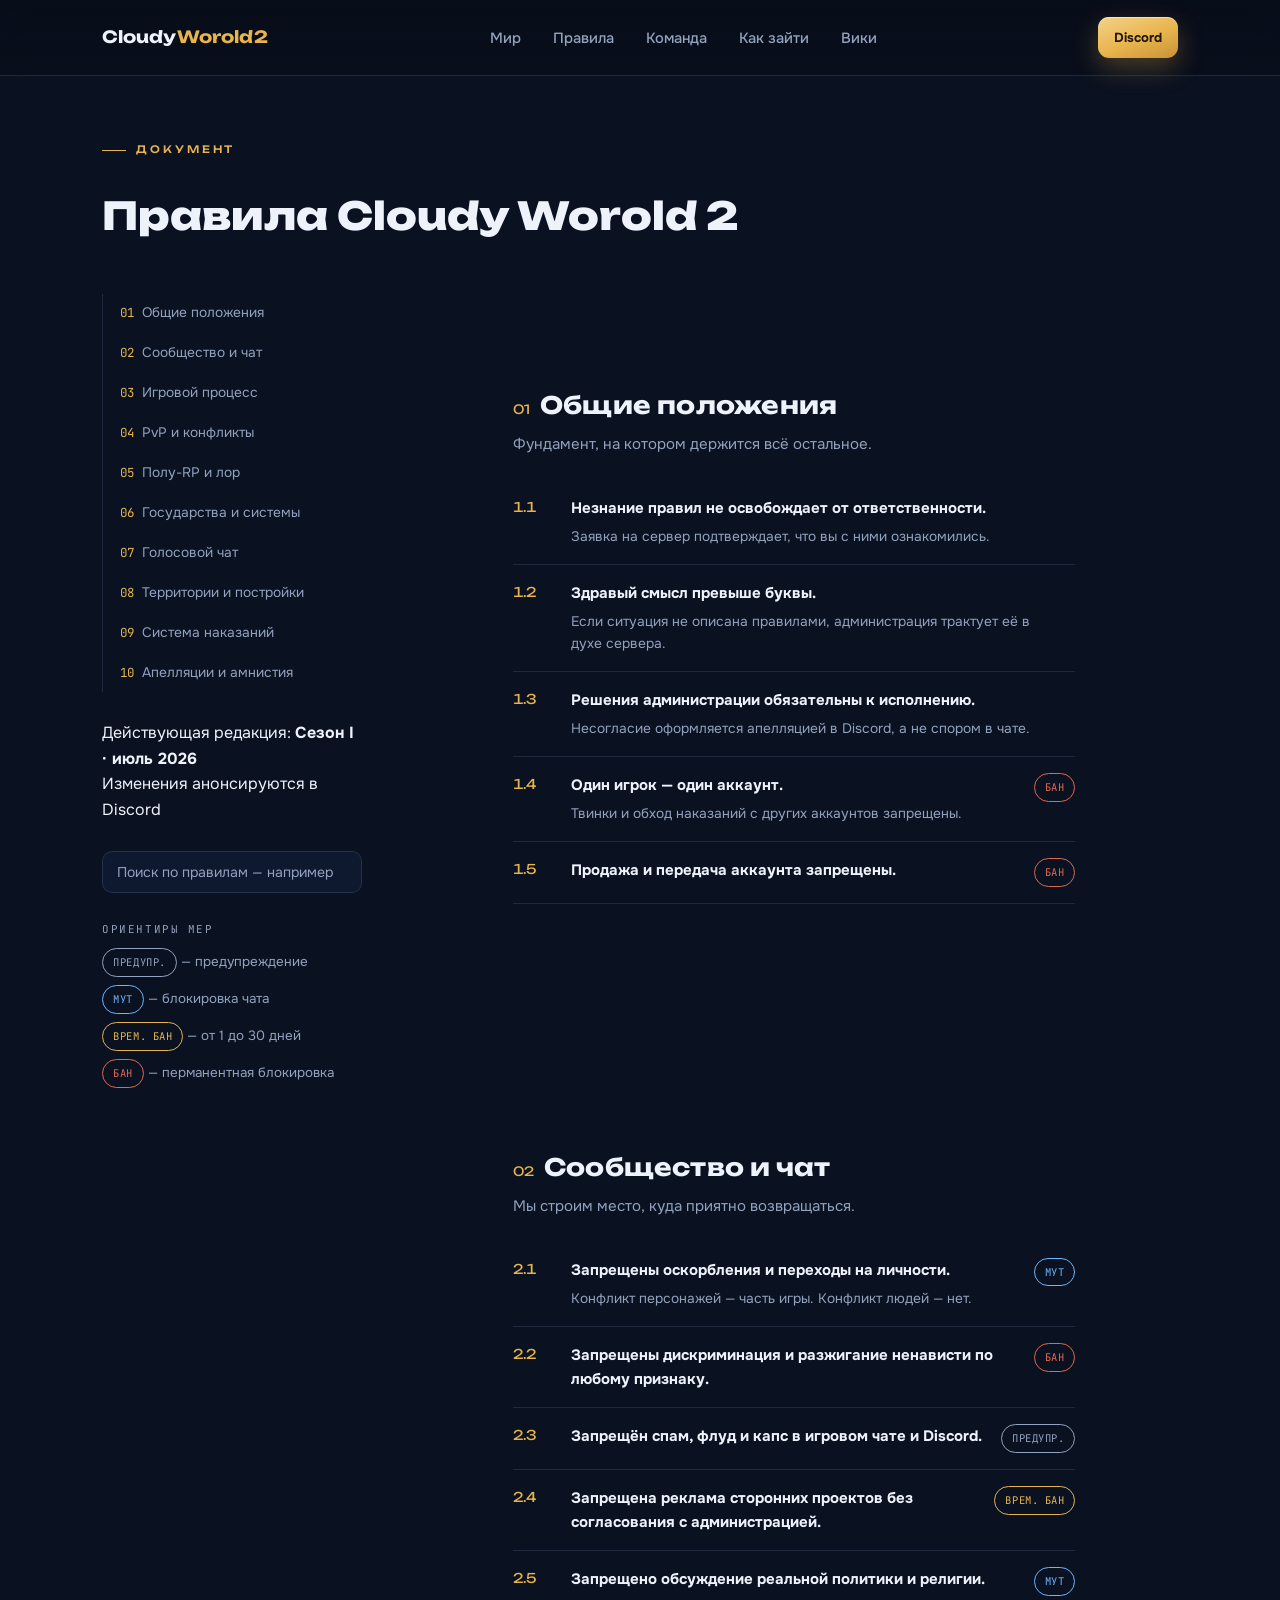
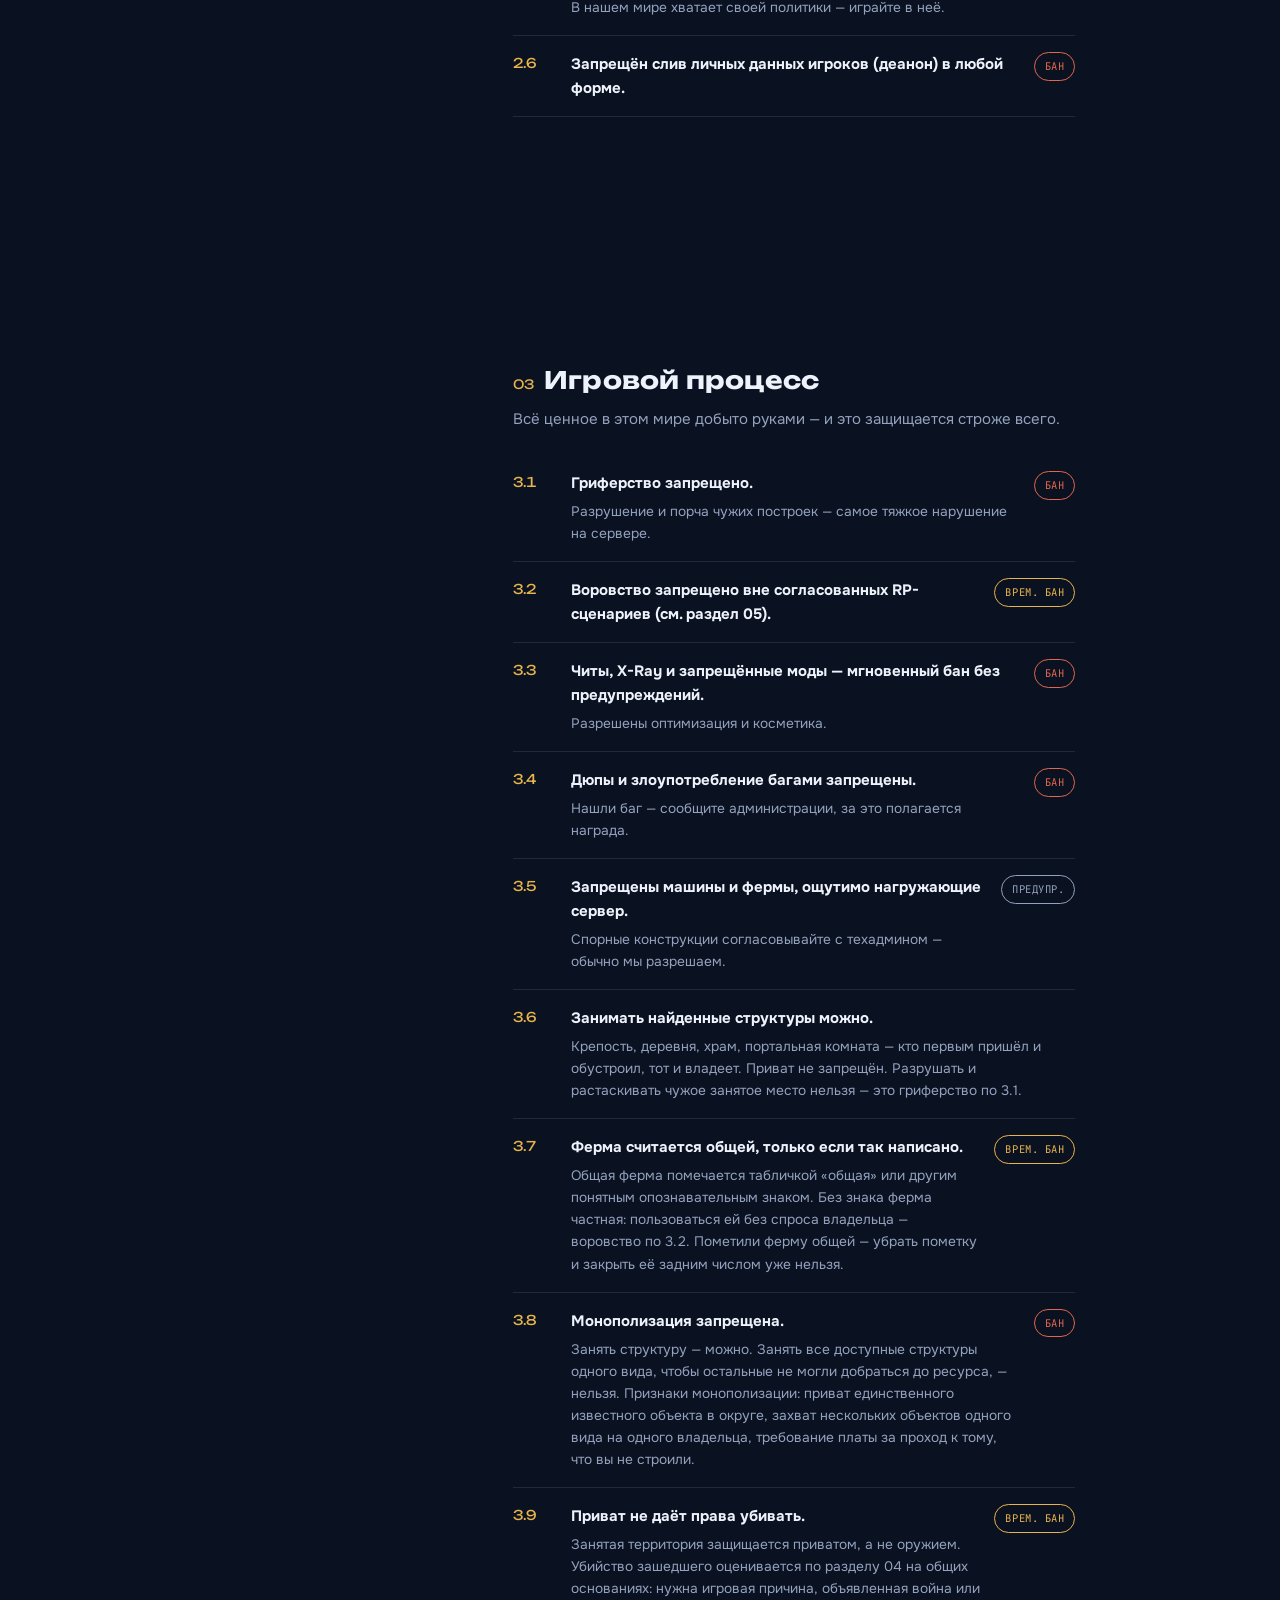
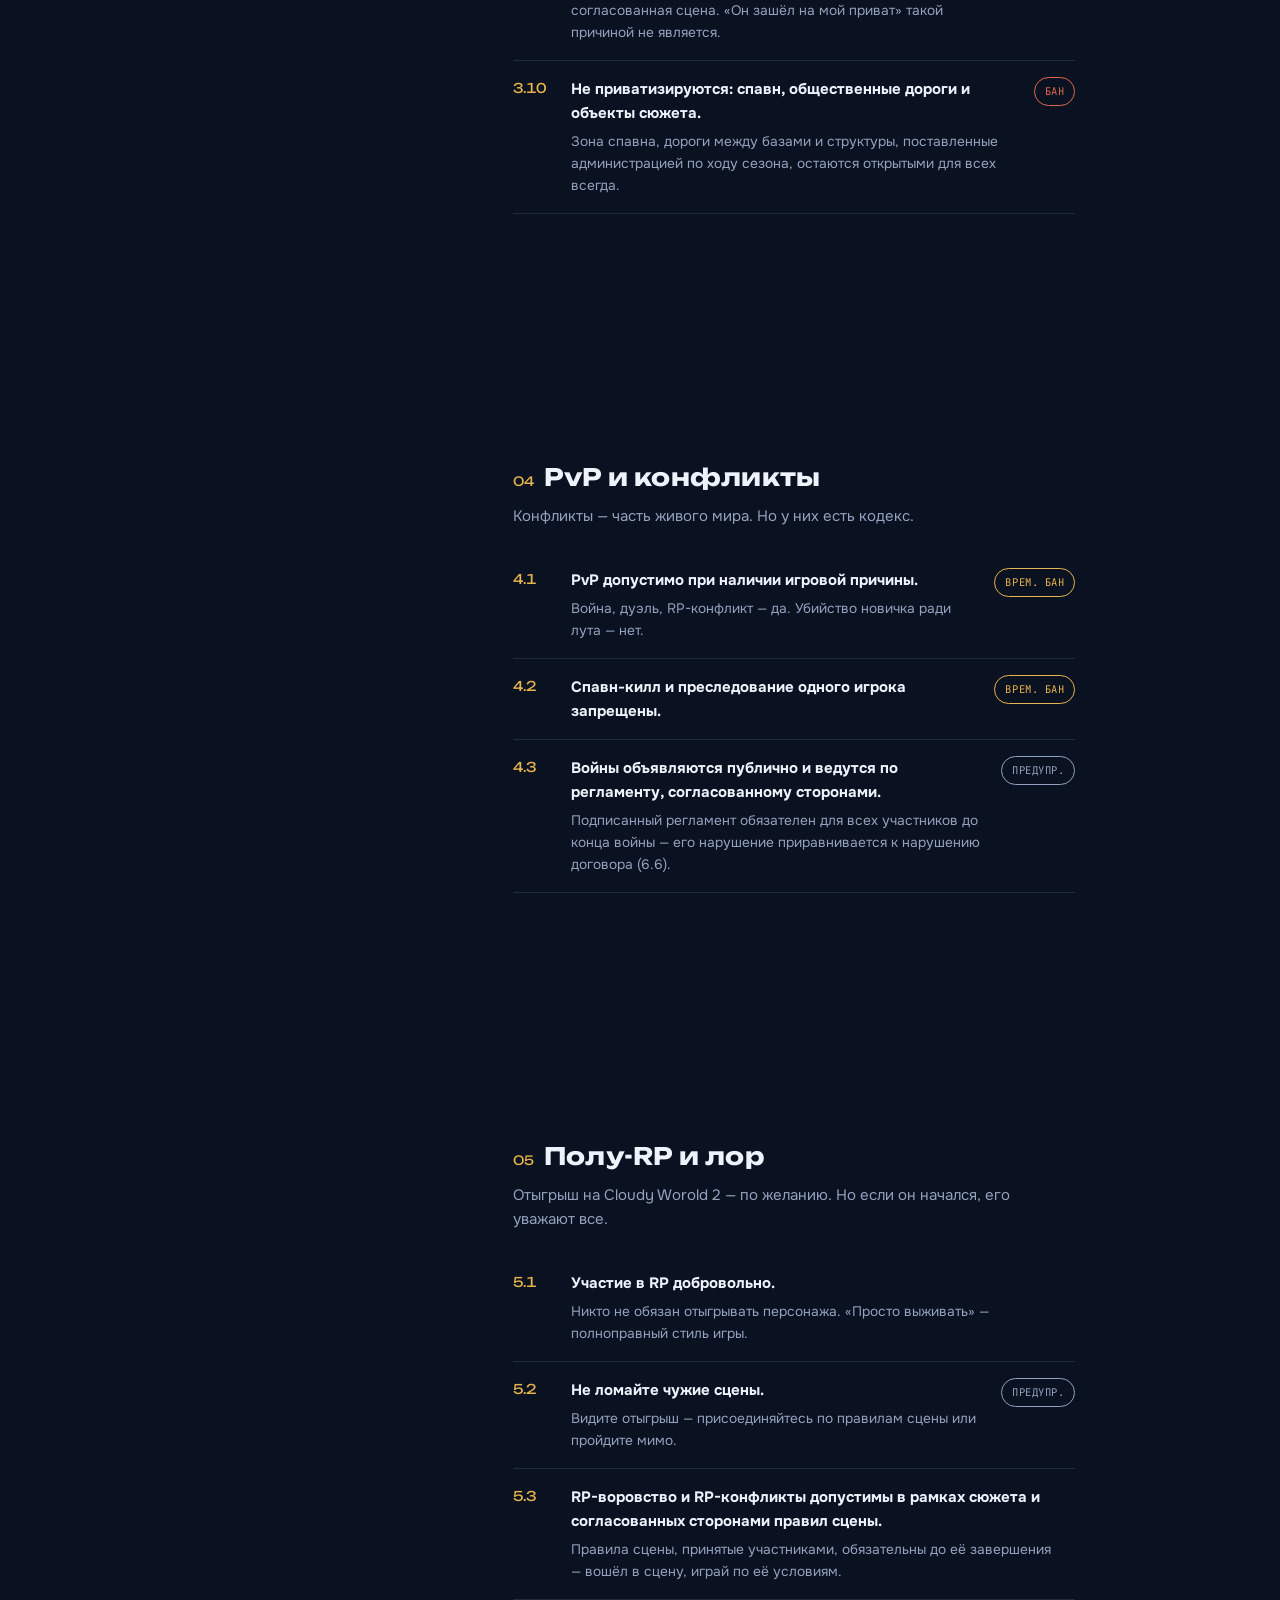
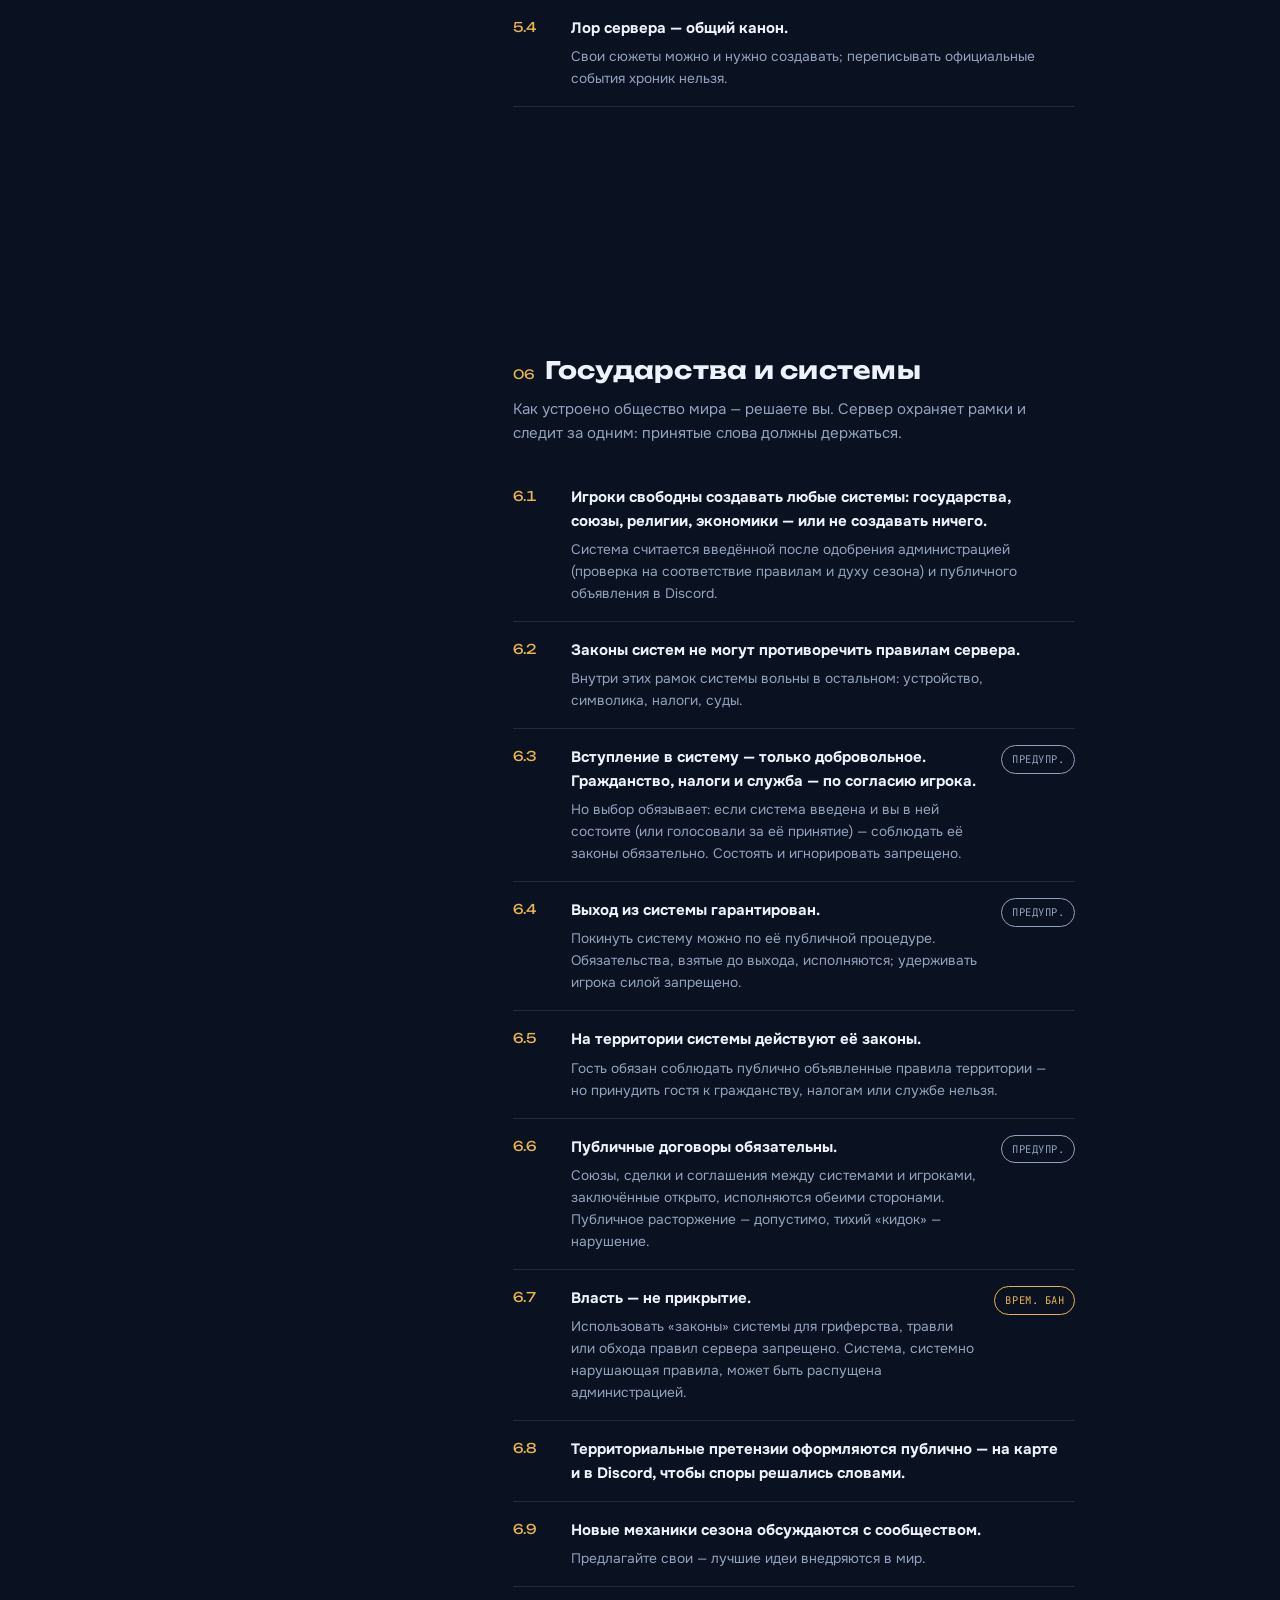
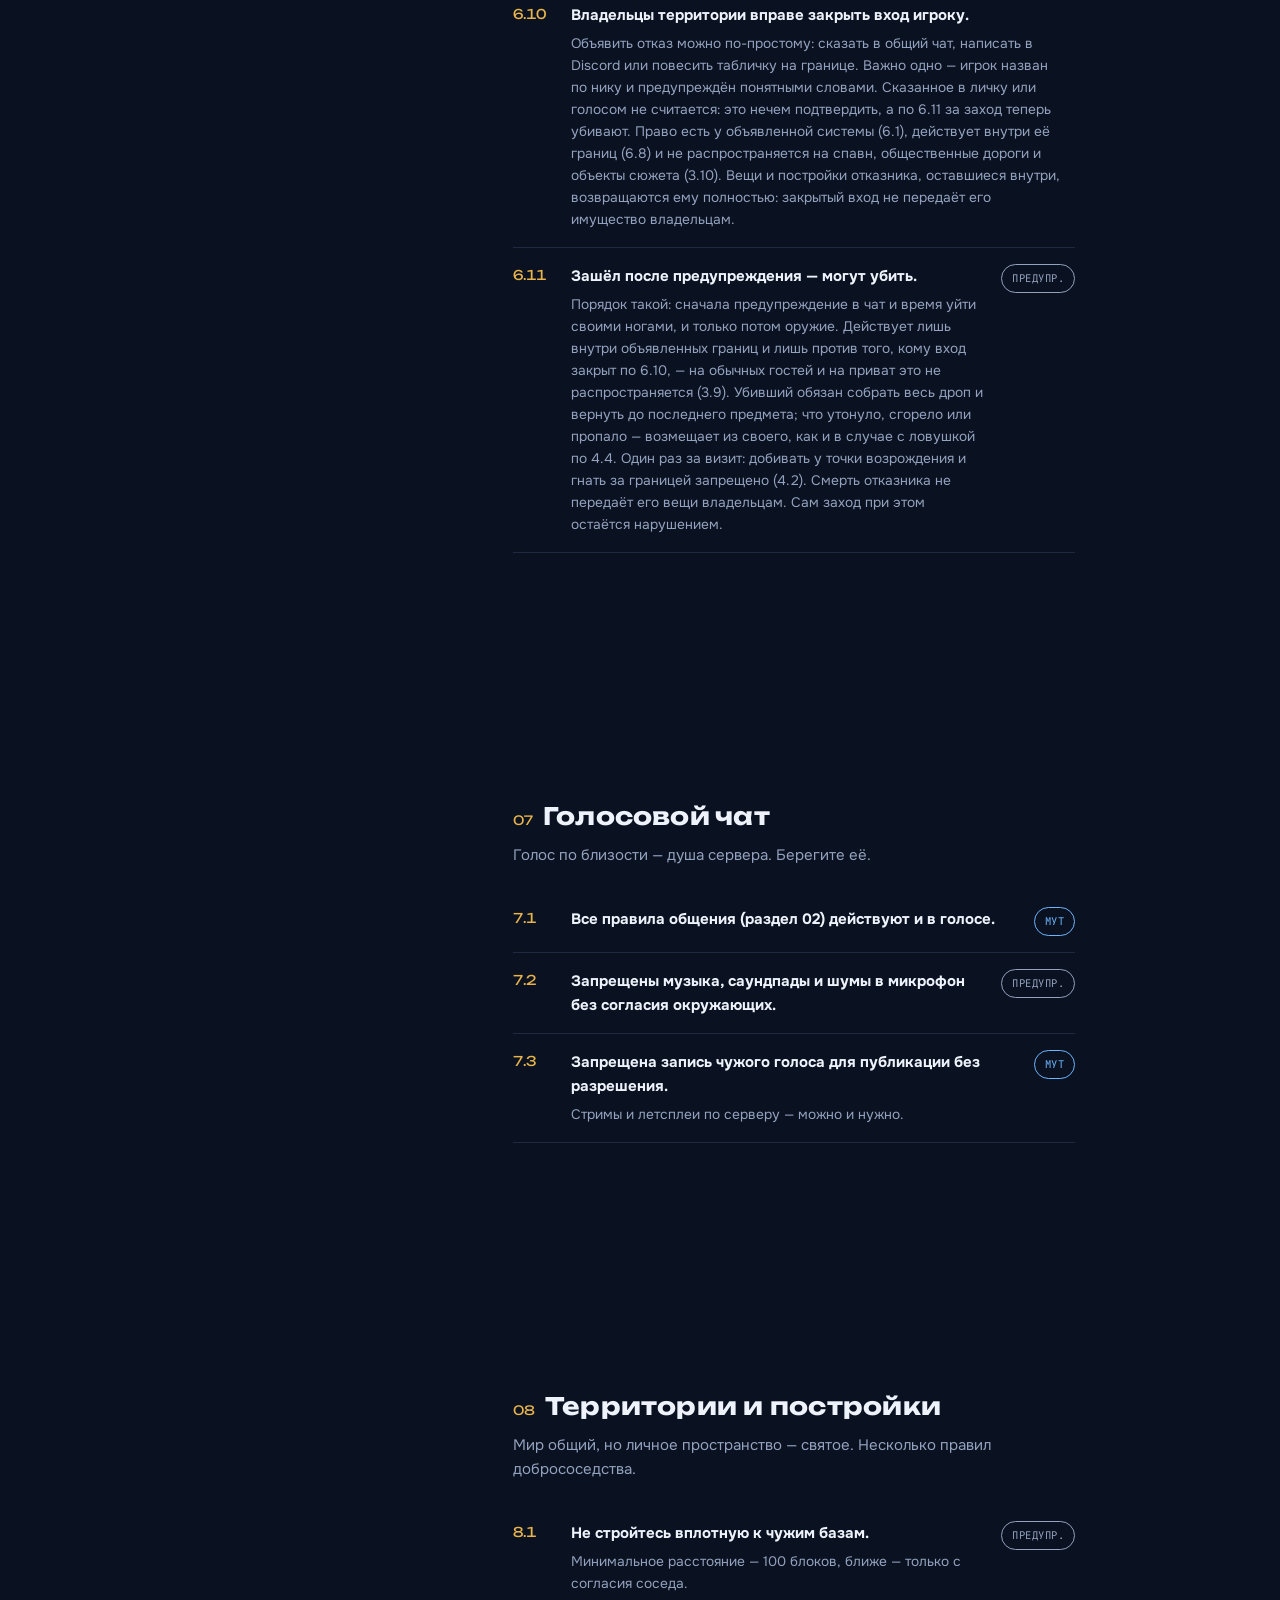
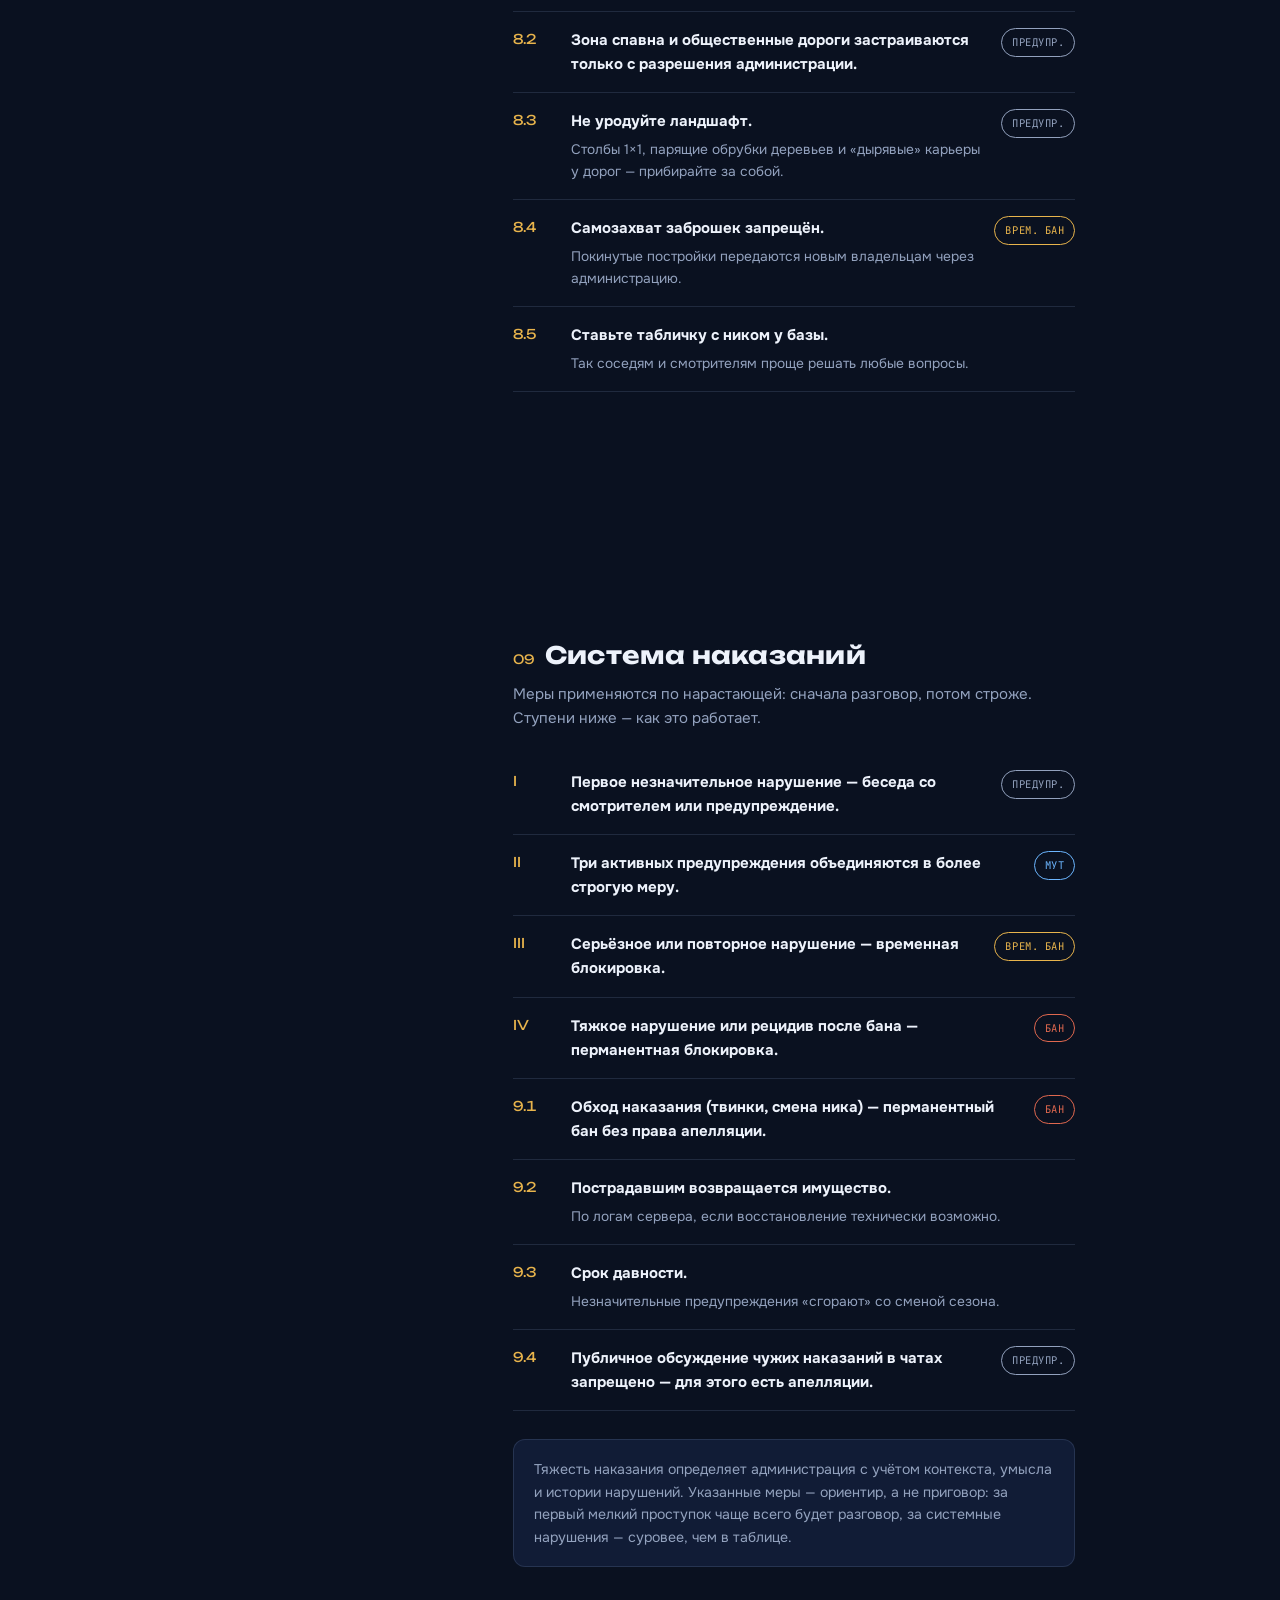
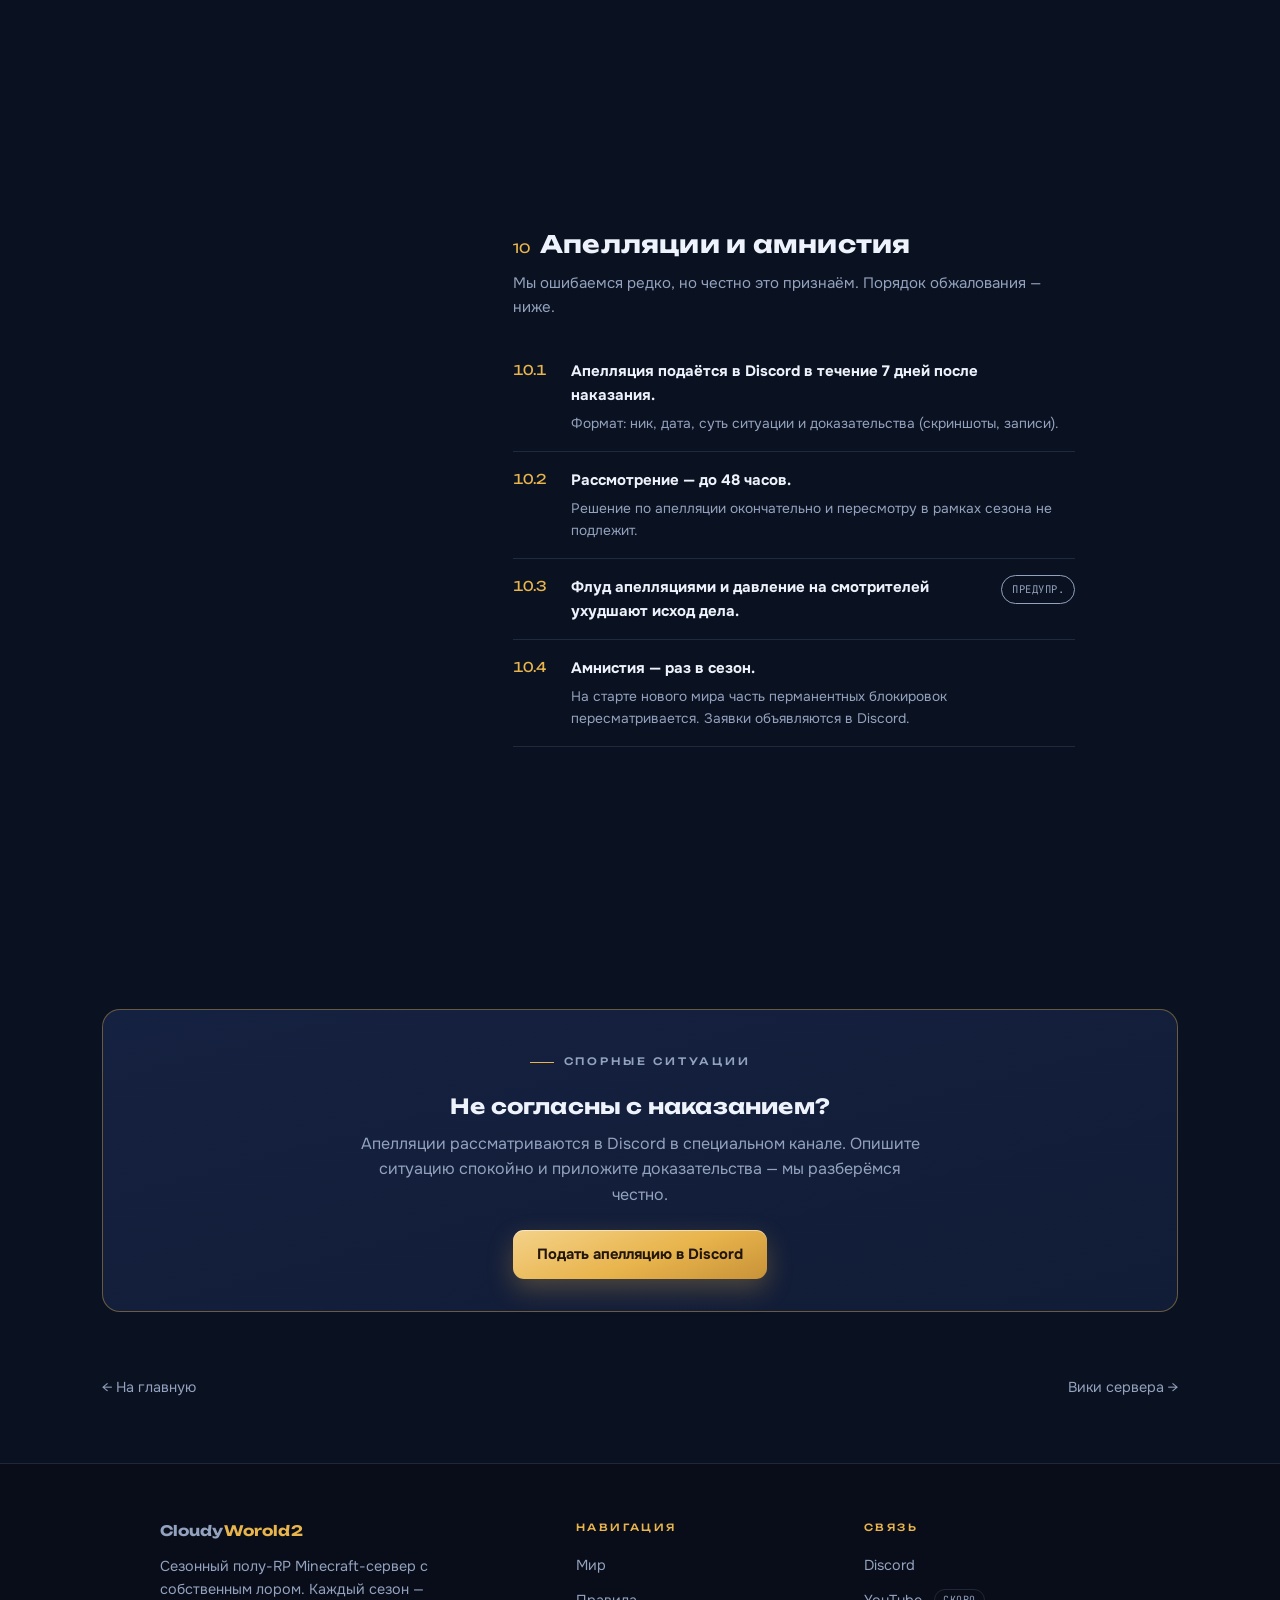
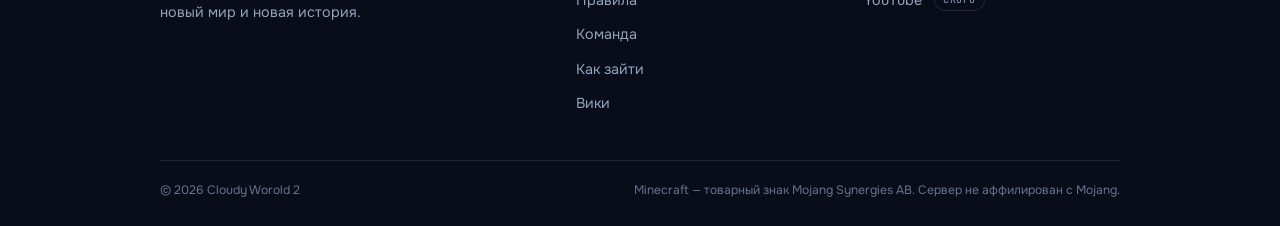
==== commit d0e3fcee: "Tighten gap between Worold and 2 in the logo to 1px" ====
--- a/rules.html
+++ b/rules.html
@@ -84,7 +84,7 @@
 <body>
 
 <header>
-  <a class="logo" href="index.html#top">Cloudy<b>Worold 2</b></a>
+  <a class="logo" href="index.html#top">Cloudy<b>Worold<span class="n2">2</span></b></a>
   <nav><ul class="nav">
     <li><a href="index.html#world">Мир</a></li>
     <li><a href="rules.html">Правила</a></li>
@@ -285,7 +285,7 @@
 <footer>
   <div class="foot">
     <div class="about">
-      <a class="logo" href="index.html#top">Cloudy<b>Worold 2</b></a>
+      <a class="logo" href="index.html#top">Cloudy<b>Worold<span class="n2">2</span></b></a>
       <p>Сезонный полу-RP Minecraft-сервер с собственным лором. Каждый сезон &mdash; новый мир и новая история.</p>
     </div>
     <div>
--- a/assets/base.css
+++ b/assets/base.css
@@ -37,9 +37,10 @@
   background:linear-gradient(180deg,rgba(8,13,25,.92),rgba(8,13,25,.7));
   backdrop-filter:blur(14px);border-bottom:1px solid var(--line);
 }
-.logo{display:flex;align-items:center;gap:4px;text-decoration:none;
+.logo{display:flex;align-items:center;gap:1px;text-decoration:none;
   font-family:var(--display);font-weight:700;font-size:1.05rem}
 .logo b{color:var(--gold)}
+.logo b .n2{margin-left:1px}
 .nav{display:flex;list-style:none;gap:4px;margin:0;padding:0}
 .nav a{text-decoration:none;color:var(--sub);font-weight:500;font-size:.92rem;
   padding:9px 14px;border-radius:9px;transition:color .2s,background .2s}
